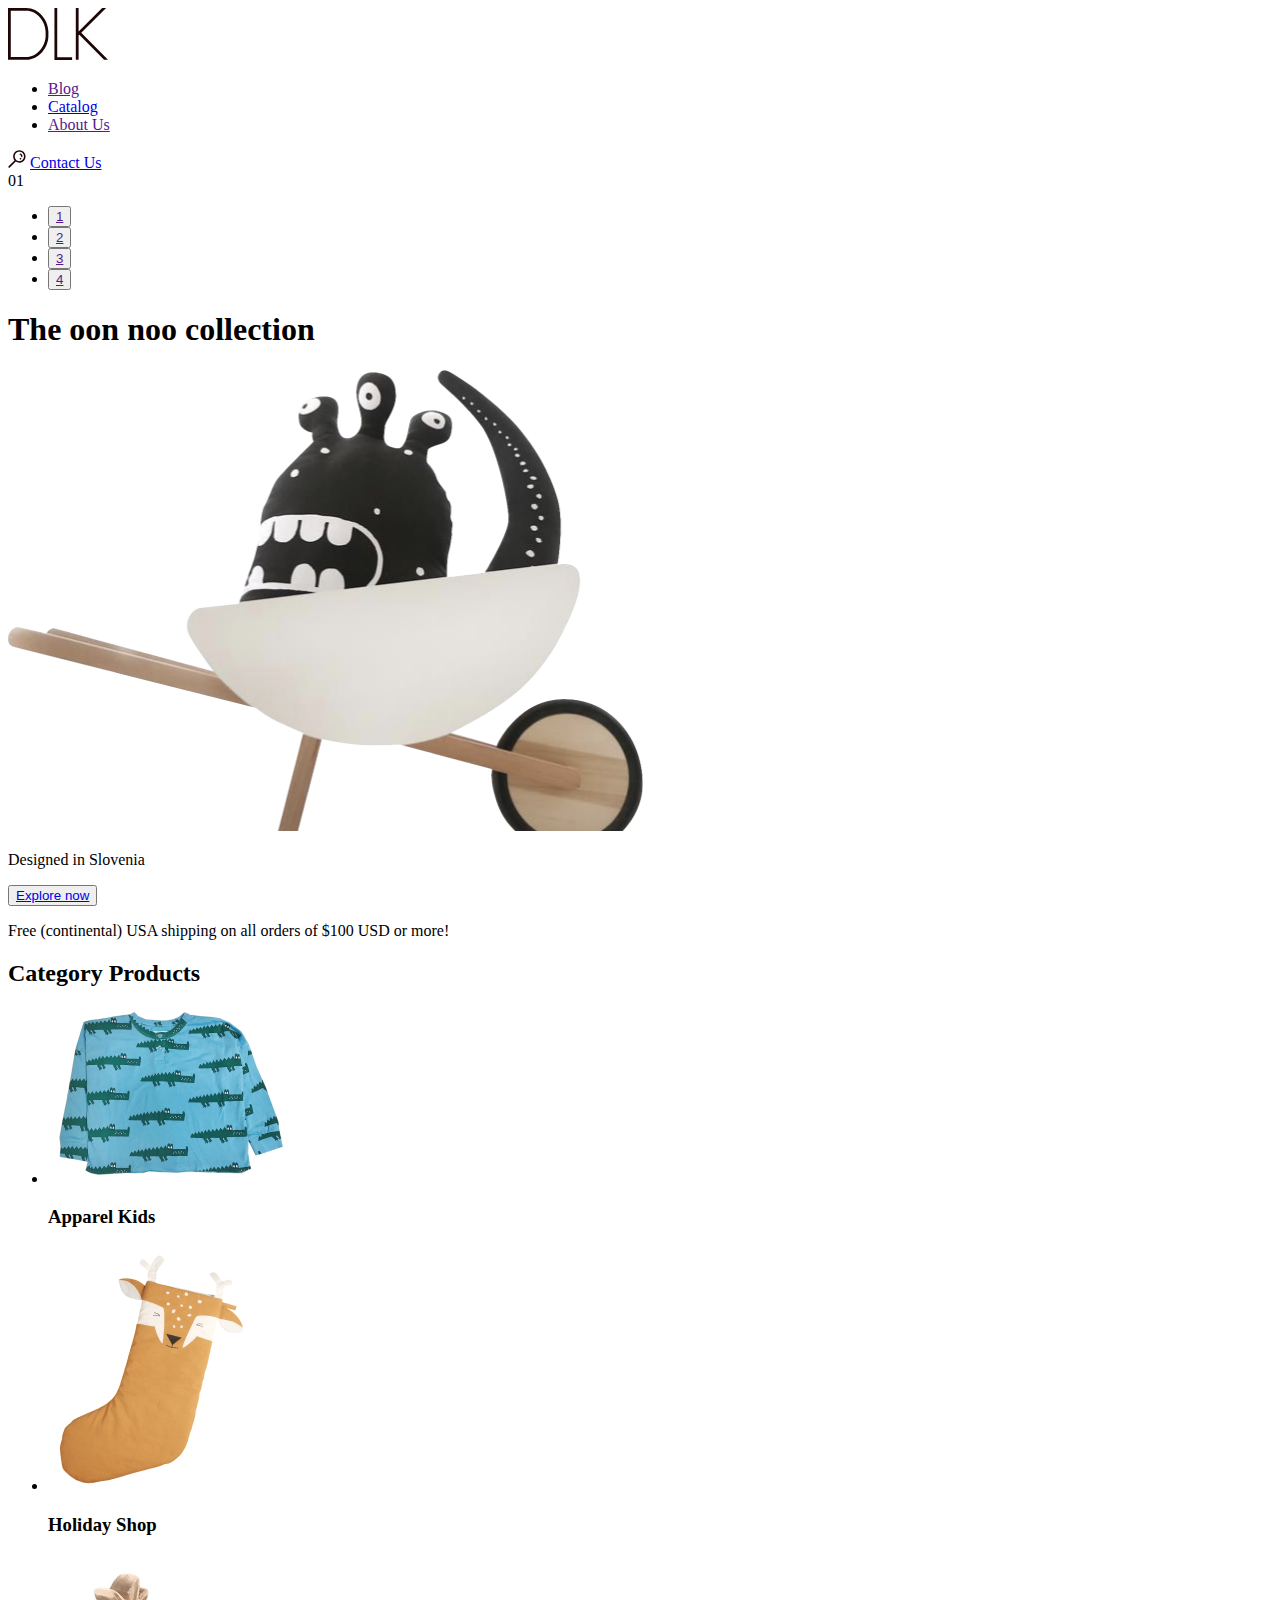
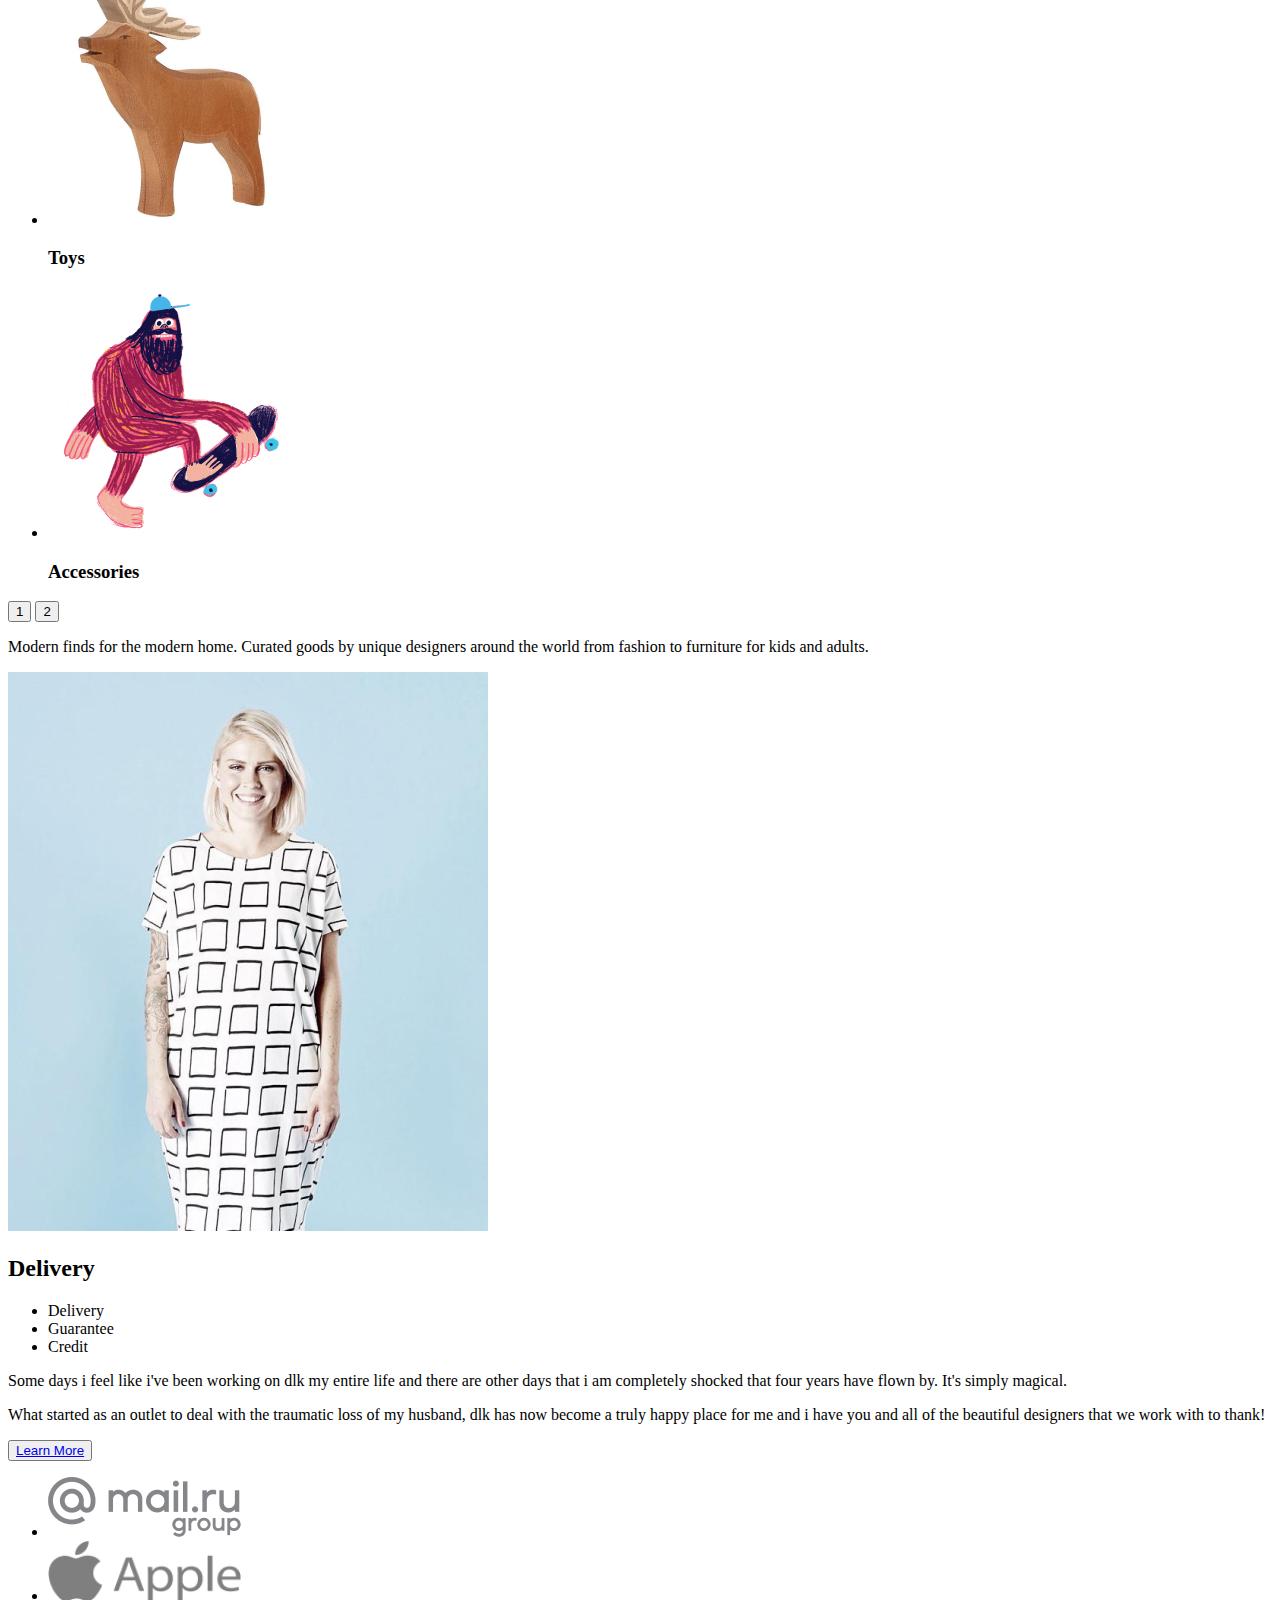
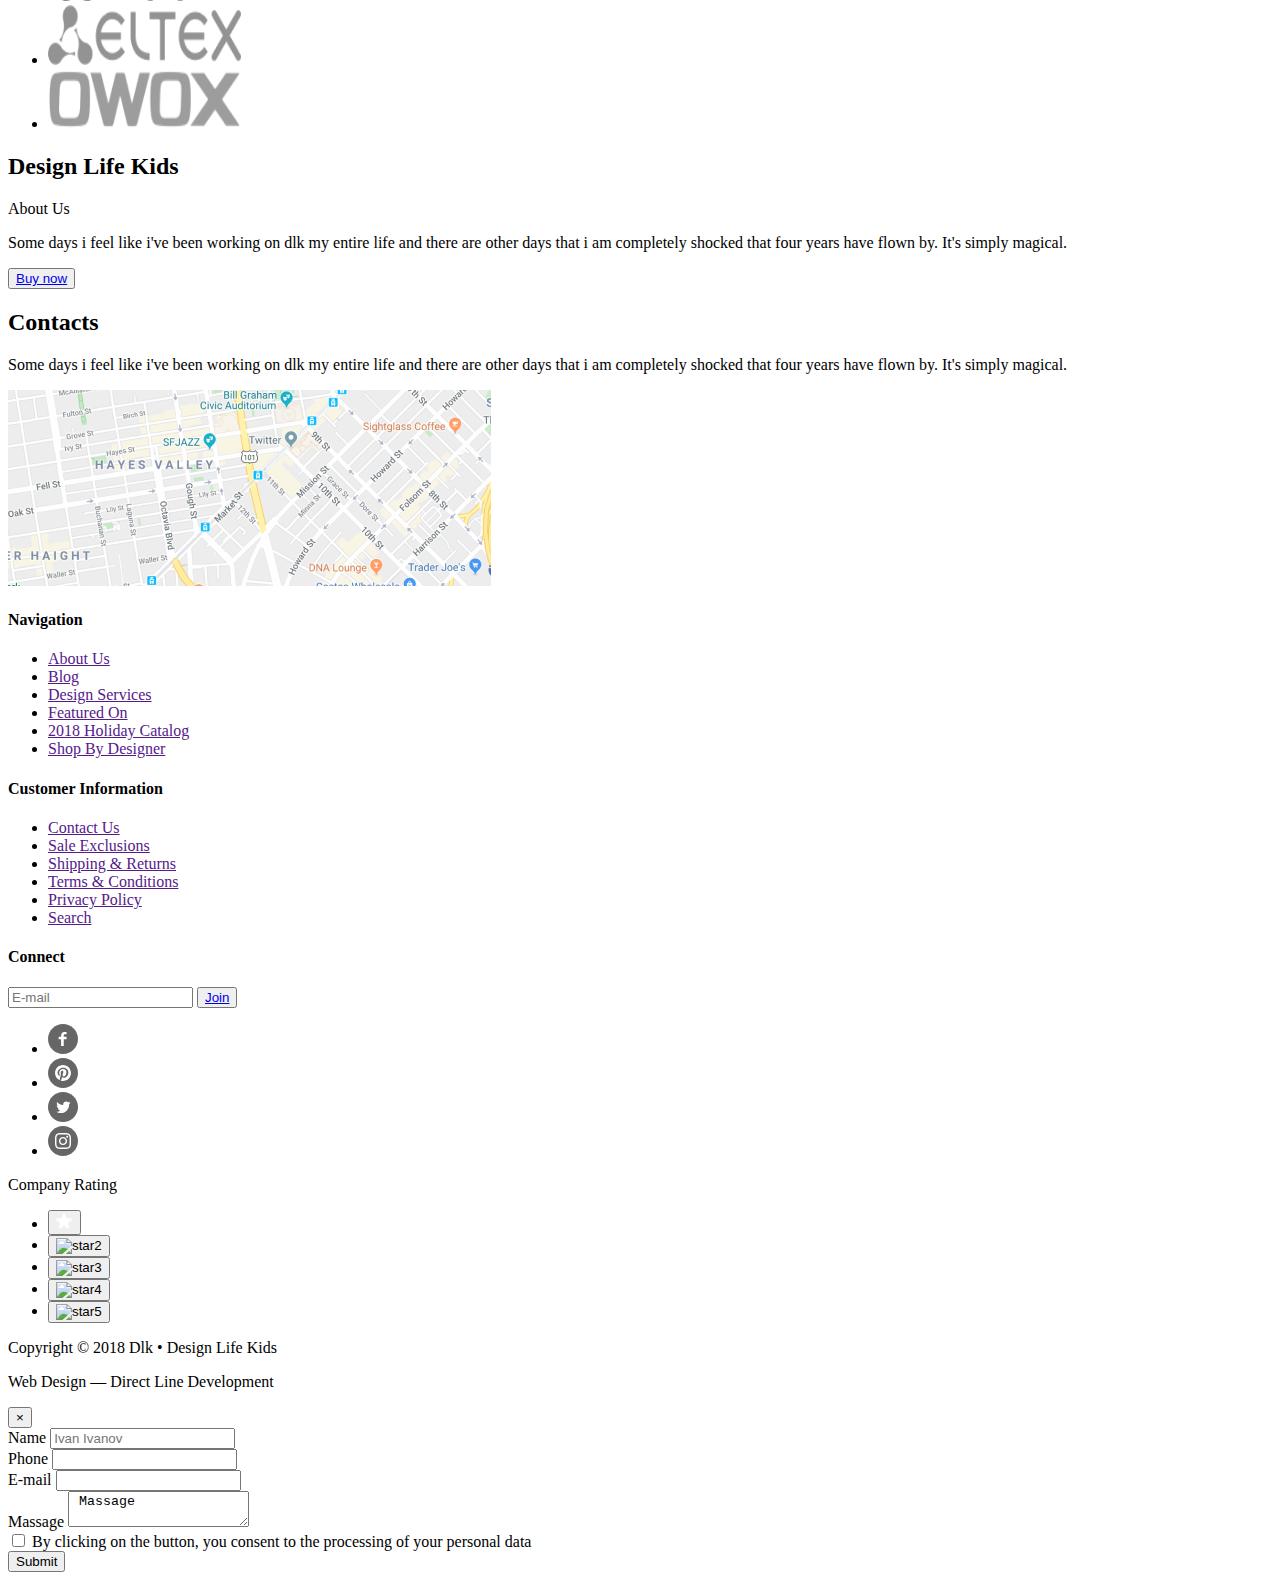
==== index.html @ 01f5f7e0 "Added updates from updates" ====
<!DOCTYPE html>
<html lang="en">

<head>
    <meta charset="UTF-8">
    <meta name="viewport" content="width=device-width, initial-scale=1">
    <title>Document</title>
</head>

<body>
    <header class="header">
        <div class="container">
            <div class="header__wrapper">
                <a href="index.html"><img class="header__img" src="./images/svg/dlk.svg" alt="Dlk-logo" width="100" height="52"></a>
                <nav class="header__nav">
                    <ul class="header__nav-list">
                        <li class="header__nav-link"><a href="">Blog</a></li>
                        <li class="header__nav-link"><a href="catalog.html">Catalog</a></li>
                        <li class="header__nav-link"><a href="">About Us</a></li>
                    </ul>
                </nav>
                <div class="header__contact">
                    <a class="header__search" href=""><img src="./images/svg/search.svg" alt="search-logo"></a> <a class="header__button" href="contact.html">Contact Us</a> </div>
            </div>
        </div>
    </header>
    <main class="main">
        <section class="intro">
            <div class="container">
                <div class="intro__wrapper">
                    <div class="intro__wrap"> <span class="intro__number">01</span>
                        <ul class="intro__list">
                            <li class="intro__link">
                                <button class="intro__btn"><a href="">1</a></button>
                            </li>
                            <li class="intro__link">
                                <button class="intro__btn"><a href="">2</a></button>
                            </li>
                            <li class="intro__link">
                                <button class="intro__btn"><a href="">3</a></button>
                            </li>
                            <li class="intro__link">
                                <button class="intro__btn"><a href="">4</a></button>
                            </li>
                        </ul>
                        <h1 class="intro__title">The oon noo collection</h1> <img class="intro__logo" src="./images/monster.png" alt="monster" width="635" height="461">
                        <p class="intro__subtitle">Designed in Slovenia</p>
                        <button class="intro__button"><a href="#">Explore now</a></button>
                        <p class="intro__text">Free (continental) USA shipping on all orders of $100 USD or more!</p>
                    </div>
                </div>
            </div>
        </section>
        <section class="services">
            <div class="container">
                <div class="services__wrapper">
                    <h2 class="services__title">Category Products</h2>
                    <ul class="services__list">
                        <li class="services__block"> <img class="services__img" src="images/service1.png" alt="service-1" width="244" height="177">
                            <h3 class="services__sub">Apparel Kids</h3></li>
                        <li class="services__block"> <img class="services__img" src="images/service2.png" alt="service-2" width="208" height="244">
                            <h3 class="services__sub">Holiday Shop</h3> </li>
                        <li class="services__block"> <img class="services__img" src="images/service3.png" alt="service-3" width="270" height="270">
                            <h3 class="services__sub">Toys</h3> </li>
                        <li class="services__block"> <img class="services__img" src="images/service4.png" alt="service-4" width="240" height="250">
                            <h3 class="services__sub">Accessories</h3> </li>
                    </ul>
                    <div class="services__select">
                        <button class="services__btn">1</button>
                        <button class="services__btn">2</button>
                    </div>
                    <p class="services__text">Modern finds for the modern home. Curated goods by unique designers around the world from fashion to furniture for kids and adults.</p>
                </div>
            </div>
        </section>
        <section class="delivery">
            <div class="container"> <img src="images/deliver.png" alt="deliver-logo" width="480" height="559">
                <div class="delivery__wrapper">
                    <h2 class="delivery__title">Delivery</h2>
                    <ul class="delivery__list">
                        <li class="delivery__category">Delivery</li>
                        <li class="delivery__category">Guarantee</li>
                        <li class="delivery__category">Credit</li>
                    </ul>
                    <p class="delivery__text"> Some days i feel like i've been working on dlk my entire life and there are other days that i am completely shocked that four years have flown by. It's simply magical. </p>
                    <p class="delivery__subtext"> What started as an outlet to deal with the traumatic loss of my husband, dlk has now become a truly happy place for me and i have you and all of the beautiful designers that we work with to thank! </p>
                    <button class="delivery__button"><a href="#">Learn More</a></button>
                </div>
            </div>
        </section>
        <section class="partners">
            <div class="container">
                <ul class="partners__list">
                    <li class="partners__sponsors"> <img src="images/partners/partners1.png" alt="partners-logo1" width="193" height="60"> </li>
                    <li class="partners__sponsors"> <img src="images/partners/partners2.png" alt="partners-logo2" width="193" height="60"> </li>
                    <li class="partners__sponsors"> <img src="images/partners/partners3.png" alt="partners-logo3" width="193" height="60"> </li>
                    <li class="partners__sponsors"> <img src="images/partners/partners4.png" alt="partners-logo4" width="193" height="60"> </li>
                </ul>
            </div>
        </section>
        <section class="map">
            <div class="container">
                <div class="map__design">
                    <h2 class="map__title">Design Life Kids</h2>
                    <p class="map__sub">About Us</p>
                    <p class="map__text">Some days i feel like i've been working on dlk my entire life and there are other days that i am completely shocked that four years have flown by. It's simply magical.</p>
                    <button class="map__button"><a href="#">Buy now</a></button>
                </div>
                <div class="map__contacts">
                    <h2 class="map__title">Contacts</h2>
                    <p class="map__text">Some days i feel like i've been working on dlk my entire life and there are other days that i am completely shocked that four years have flown by. It's simply magical.</p> <img class="map__img" src="images/map.png" alt="map-logo" width="483" height="196"> </div>
            </div>
        </section>
    </main>
    <footer class="footer">
        <div class="container">
            <div class="footer__wrapper">
                <h4 class="footer__title">Navigation</h4>
                <ul class="footer__list">
                    <li class="footer__link"><a href="">About Us</a></li>
                    <li class="footer__link"><a href="">Blog</a></li>
                    <li class="footer__link"><a href="">Design Services</a></li>
                    <li class="footer__link"><a href="">Featured On</a></li>
                    <li class="footer__link"><a href="">2018 Holiday Catalog</a></li>
                    <li class="footer__link"><a href="">Shop By Designer</a></li>
                </ul>
                <h4 class="footer__title">Customer Information</h4>
                <ul class="footer__list">
                    <li class="footer__link"><a href="">Contact Us</a></li>
                    <li class="footer__link"><a href="">Sale Exclusions</a></li>
                    <li class="footer__link"><a href="">Shipping & Returns</a></li>
                    <li class="footer__link"><a href="">Terms & Conditions</a></li>
                    <li class="footer__link"><a href="">Privacy Policy</a></li>
                    <li class="footer__link"><a href="">Search</a></li>
                </ul>
                <h4 class="footer__title">Connect</h4>
                <form action="https://echo.htmlacademy.ru" method="post">
                    <input id="email-input" type="email" placeholder="E-mail">
                    <button class="footer__button"><a href="https://echo.htmlacademy.ru">Join</a></button>
                </form>
                <ul class="footer__icon">
                    <li class="footer__ic"> <img class="footer__img" src="./images/svg/facebook.svg" alt="face" width="30" height="30"> </li>
                    <li class="footer__ic"> <img class="footer__img" src="./images/svg/pinterest.svg" alt="prin" width="30" height="30"> </li>
                    <li class="footer__ic"> <img class="footer__img" src="./images/svg/twitter.svg" alt="twit" width="30" height="30"> </li>
                    <li class="footer__ic"> <img class="footer__img" src="./images/svg/instagram.svg" alt="inst" width="30" height="30"> </li>
                </ul>
                <div class="footer__bottom">
                    <div class="footer__bottom-rating">
                        <p class="footer__bottom-title">Company Rating </p>
                        <ul class="footer__bottom-list">
                            <li>
                                <button><img src="images/Star1.png" alt="star1" width="17" height="16"></button>
                            </li>
                            <li>
                                <button><img src="images/star2.png" alt="star2" width="17" height="16"></button>
                            </li>
                            <li>
                                <button><img src="images/star3.png" alt="star3" width="17" height="16"></button>
                            </li>
                            <li>
                                <button><img src="images/star4.png" alt="star4" width="17" height="16"></button>
                            </li>
                            <li>
                                <button><img src="images/star5.png" alt="star5" width="17" height="16"></button>
                            </li>
                        </ul>
                    </div>
                    <p class="footer__bottom-title">Copyright © 2018 Dlk • Design Life Kids</p>
                    <p class="footer__bottom-title">Web Design — Direct Line Development</p>
                </div>
            </div>
        </div>
    </footer>
    <section class="popup" id="popup1">
       
            <button type="button">&times;</button>
            
        <form class="popup__form" action="" method="post">
           
            <div class="popup__name">
                <label for="name-input">Name</label>
                <input id="name-input" type="text" placeholder="Ivan Ivanov"> </div>
            <div class="popup__phone">
                <label for="phone-input">Phone</label>
                <input id="phone-input" type="text" > </div>
            <div class="popup__email">
                <label for="email-input">E-mail</label>
                <input id="email-input" type="email" > </div>
            <div class="popup__massage">
                <label for="textarea">Massage</label>
                <textarea id="textarea"> Massage </textarea>
            </div>
            <div class="popup__consent">
                <input id="check-consent" type="checkbox">
                <label for="check-consent">By clicking on the button, you consent to the processing of your personal data </label>
            </div>
            
            <button class="popup__button" type="button">Submit</button>
        
        </form>
    </section>
</body>

</html>
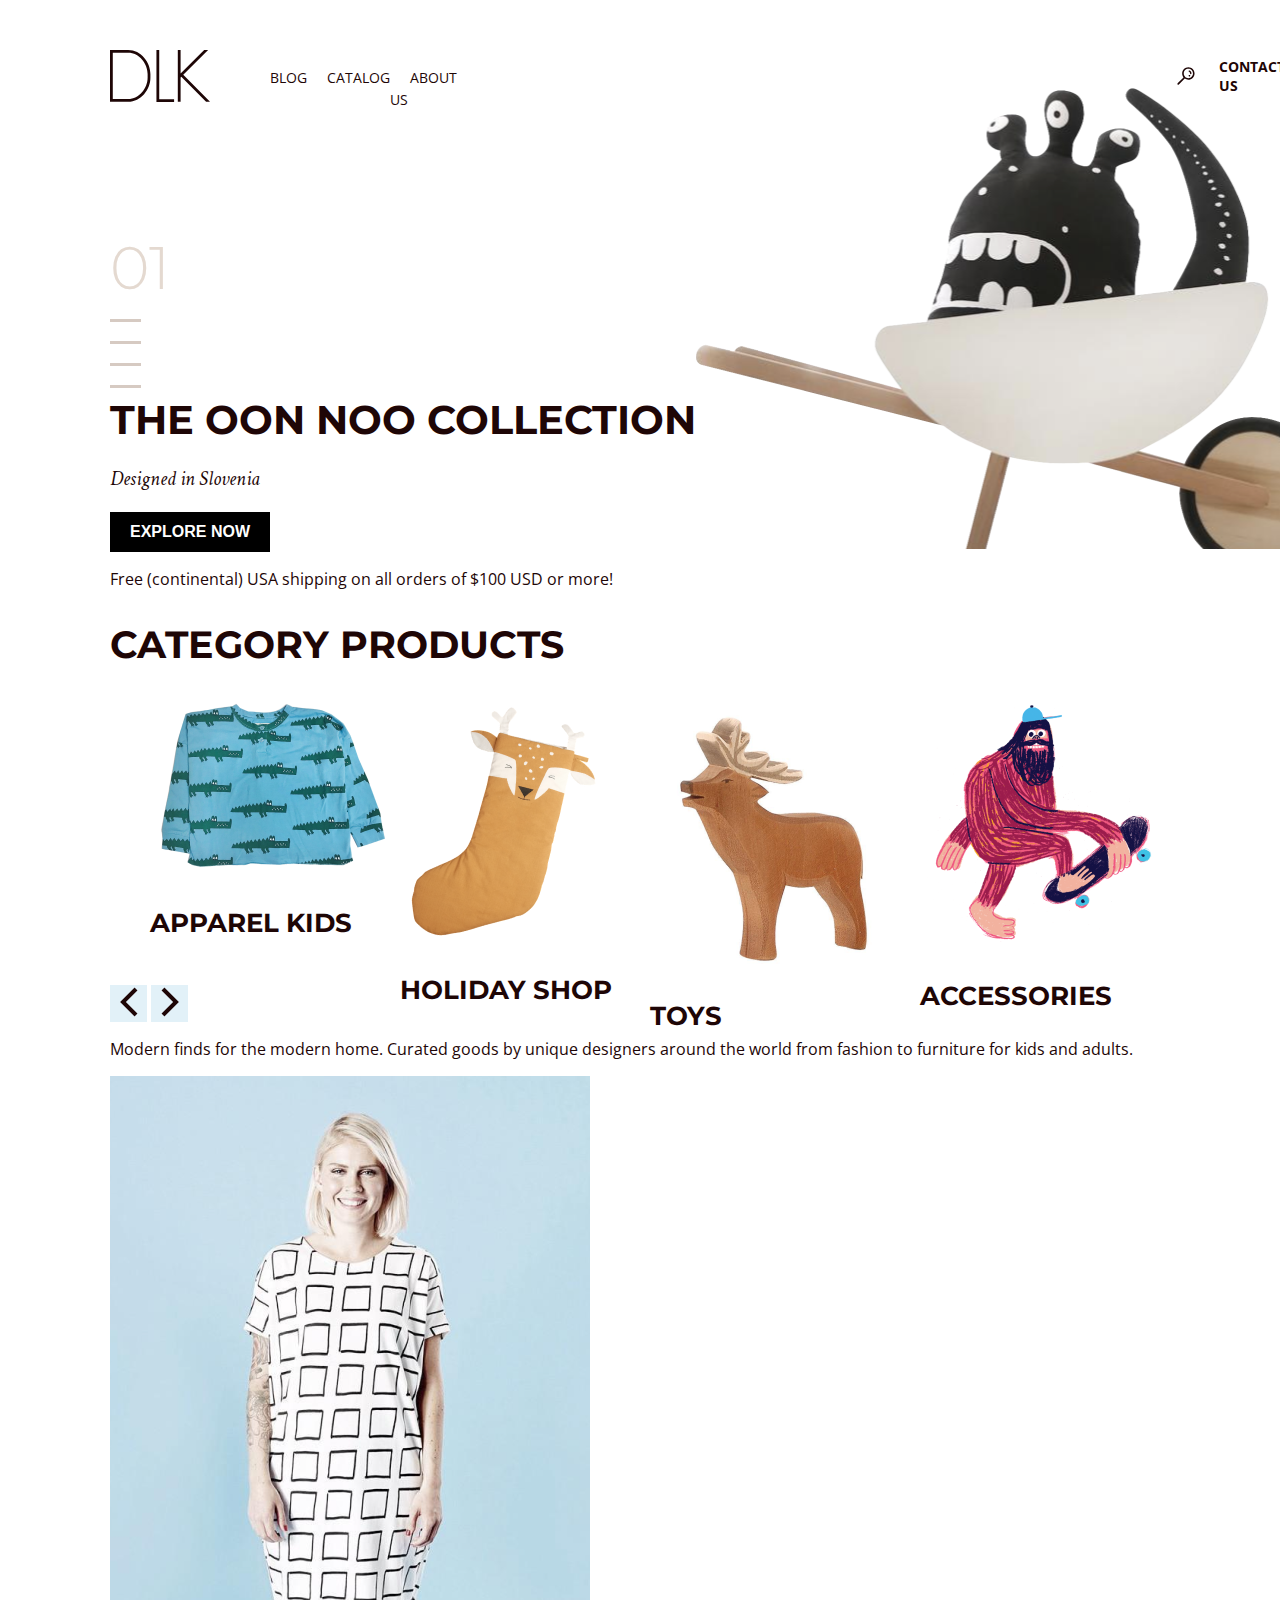
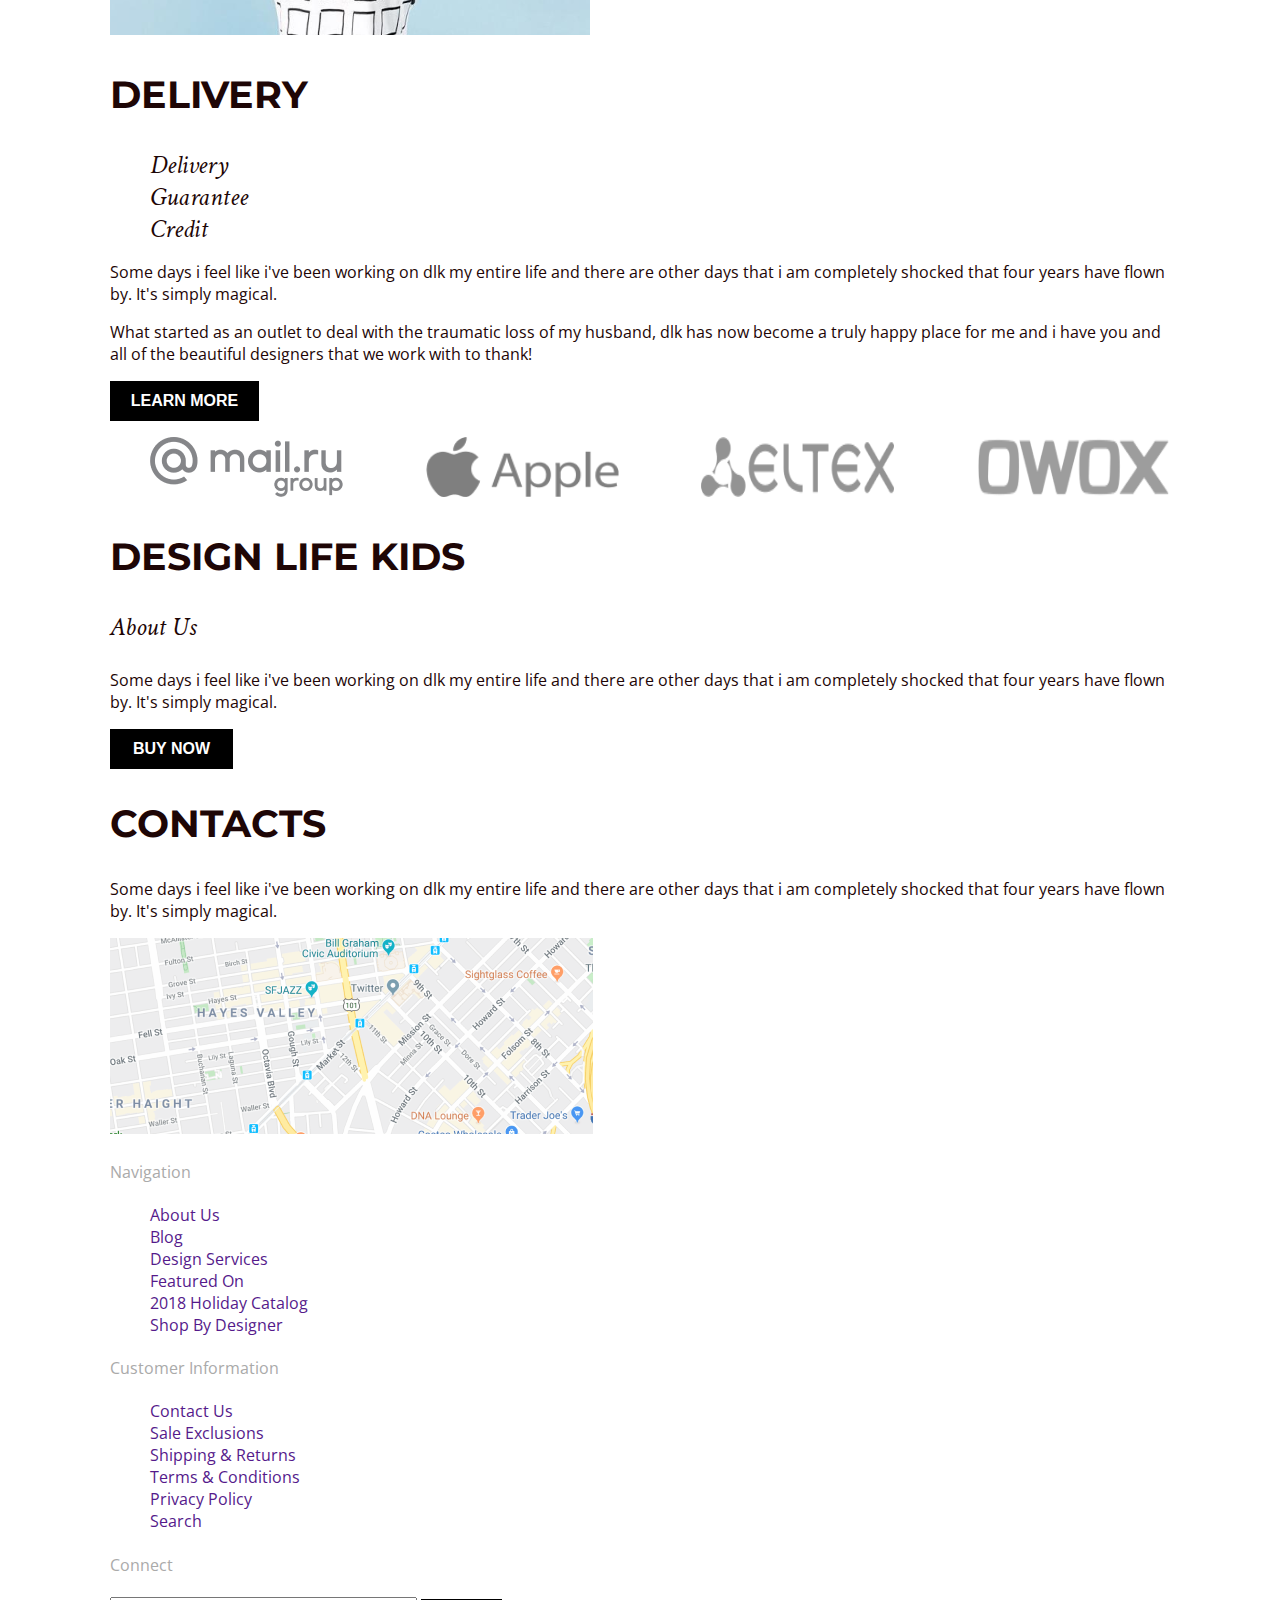
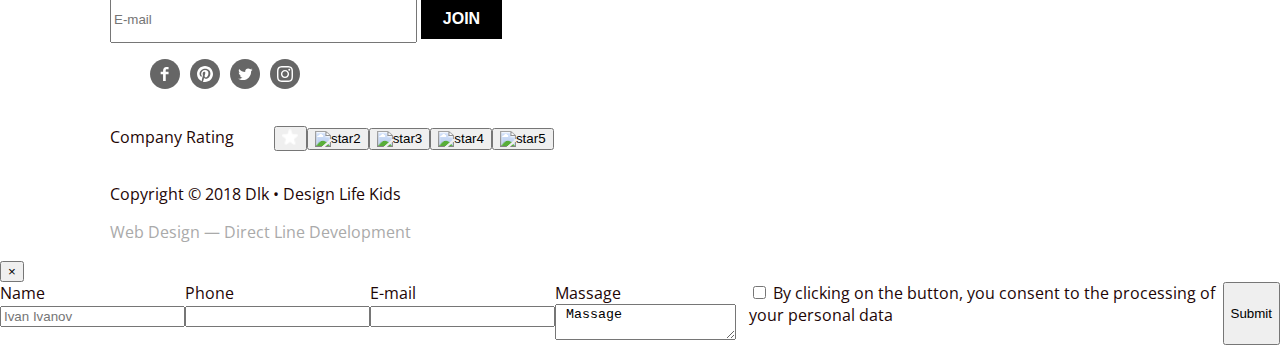
==== commit a9e6702b: "Add homework(#5)" ====
--- a/index.html
+++ b/index.html
@@ -5,7 +5,8 @@
     <meta charset="UTF-8">
     <meta name="viewport" content="width=device-width, initial-scale=1">
     <title>Document</title>
-</head>
+    <link href="https://fonts.googleapis.com/css2?family=Crimson+Text:ital,wght@1,400;1,700&family=Montserrat:wght@300;700&family=Open+Sans:wght@400;700&display=swap" rel="stylesheet">
+    <link rel="stylesheet" type="text/css" href="css/style.css"> </head>
 
 <body>
     <header class="header">
@@ -14,9 +15,9 @@
                 <a href="index.html"><img class="header__img" src="./images/svg/dlk.svg" alt="Dlk-logo" width="100" height="52"></a>
                 <nav class="header__nav">
                     <ul class="header__nav-list">
-                        <li class="header__nav-link"><a href="">Blog</a></li>
-                        <li class="header__nav-link"><a href="catalog.html">Catalog</a></li>
-                        <li class="header__nav-link"><a href="">About Us</a></li>
+                        <li class="header__nav-link"><a class="link" href="">Blog</a></li>
+                        <li class="header__nav-link"><a class="link" href="catalog.html">Catalog</a></li>
+                        <li class="header__nav-link"><a class="link" href="">About Us</a></li>
                     </ul>
                 </nav>
                 <div class="header__contact">
@@ -31,23 +32,26 @@
                     <div class="intro__wrap"> <span class="intro__number">01</span>
                         <ul class="intro__list">
                             <li class="intro__link">
-                                <button class="intro__btn"><a href="">1</a></button>
-                            </li>
-                            <li class="intro__link">
-                                <button class="intro__btn"><a href="">2</a></button>
-                            </li>
-                            <li class="intro__link">
-                                <button class="intro__btn"><a href="">3</a></button>
-                            </li>
-                            <li class="intro__link">
-                                <button class="intro__btn"><a href="">4</a></button>
+                                <button class="intro__btn"></button>
+                            </li>
+                            <li class="intro__link">
+                                <button class="intro__btn"></button>
+                            </li>
+                            <li class="intro__link">
+                                <button class="intro__btn"></button>
+                            </li>
+                            <li class="intro__link">
+                                <button class="intro__btn"></button>
                             </li>
                         </ul>
-                        <h1 class="intro__title">The oon noo collection</h1> <img class="intro__logo" src="./images/monster.png" alt="monster" width="635" height="461">
+                        <h1 class="intro__title">The oon noo collection</h1>
                         <p class="intro__subtitle">Designed in Slovenia</p>
-                        <button class="intro__button"><a href="#">Explore now</a></button>
-                        <p class="intro__text">Free (continental) USA shipping on all orders of $100 USD or more!</p>
+                        <button class="intro__button"><a class="button" href="#">Explore now</a></button>
                     </div>
+                    <div class="intro__logo-inner"> <img class="intro__logo" src="./images/monster.png" alt="monster" width="635" height="461"> </div>
+                </div>
+                <div class="intro__content-block">
+                    <p class="itro__content">Free (continental) USA shipping on all orders of $100 USD or more!</p>
                 </div>
             </div>
         </section>
@@ -57,7 +61,7 @@
                     <h2 class="services__title">Category Products</h2>
                     <ul class="services__list">
                         <li class="services__block"> <img class="services__img" src="images/service1.png" alt="service-1" width="244" height="177">
-                            <h3 class="services__sub">Apparel Kids</h3></li>
+                            <h3 class="services__sub">Apparel Kids</h3> </li>
                         <li class="services__block"> <img class="services__img" src="images/service2.png" alt="service-2" width="208" height="244">
                             <h3 class="services__sub">Holiday Shop</h3> </li>
                         <li class="services__block"> <img class="services__img" src="images/service3.png" alt="service-3" width="270" height="270">
@@ -66,8 +70,8 @@
                             <h3 class="services__sub">Accessories</h3> </li>
                     </ul>
                     <div class="services__select">
-                        <button class="services__btn">1</button>
-                        <button class="services__btn">2</button>
+                        <button class="services__btn"><img src="./images/Vector-left.png" alt="left"></button>
+                        <button class="services__btn"><img src="./images/Vector-right.png" alt="right"></button>
                     </div>
                     <p class="services__text">Modern finds for the modern home. Curated goods by unique designers around the world from fashion to furniture for kids and adults.</p>
                 </div>
@@ -84,7 +88,7 @@
                     </ul>
                     <p class="delivery__text"> Some days i feel like i've been working on dlk my entire life and there are other days that i am completely shocked that four years have flown by. It's simply magical. </p>
                     <p class="delivery__subtext"> What started as an outlet to deal with the traumatic loss of my husband, dlk has now become a truly happy place for me and i have you and all of the beautiful designers that we work with to thank! </p>
-                    <button class="delivery__button"><a href="#">Learn More</a></button>
+                    <button class="delivery__button"><a class="button" href="#">Learn More</a></button>
                 </div>
             </div>
         </section>
@@ -104,7 +108,7 @@
                     <h2 class="map__title">Design Life Kids</h2>
                     <p class="map__sub">About Us</p>
                     <p class="map__text">Some days i feel like i've been working on dlk my entire life and there are other days that i am completely shocked that four years have flown by. It's simply magical.</p>
-                    <button class="map__button"><a href="#">Buy now</a></button>
+                    <button class="map__button"><a class="button" href="#">Buy now</a></button>
                 </div>
                 <div class="map__contacts">
                     <h2 class="map__title">Contacts</h2>
@@ -117,26 +121,26 @@
             <div class="footer__wrapper">
                 <h4 class="footer__title">Navigation</h4>
                 <ul class="footer__list">
-                    <li class="footer__link"><a href="">About Us</a></li>
-                    <li class="footer__link"><a href="">Blog</a></li>
-                    <li class="footer__link"><a href="">Design Services</a></li>
-                    <li class="footer__link"><a href="">Featured On</a></li>
-                    <li class="footer__link"><a href="">2018 Holiday Catalog</a></li>
-                    <li class="footer__link"><a href="">Shop By Designer</a></li>
+                    <li class="footer__link"><a class="link" href="">About Us</a></li>
+                    <li class="footer__link"><a class="link" href="">Blog</a></li>
+                    <li class="footer__link"><a class="link" href="">Design Services</a></li>
+                    <li class="footer__link"><a class="link" href="">Featured On</a></li>
+                    <li class="footer__link"><a class="link" href="">2018 Holiday Catalog</a></li>
+                    <li class="footer__link"><a class="link" href="">Shop By Designer</a></li>
                 </ul>
                 <h4 class="footer__title">Customer Information</h4>
                 <ul class="footer__list">
-                    <li class="footer__link"><a href="">Contact Us</a></li>
-                    <li class="footer__link"><a href="">Sale Exclusions</a></li>
-                    <li class="footer__link"><a href="">Shipping & Returns</a></li>
-                    <li class="footer__link"><a href="">Terms & Conditions</a></li>
-                    <li class="footer__link"><a href="">Privacy Policy</a></li>
-                    <li class="footer__link"><a href="">Search</a></li>
+                    <li class="footer__link"><a class="link" href="">Contact Us</a></li>
+                    <li class="footer__link"><a class="link" href="">Sale Exclusions</a></li>
+                    <li class="footer__link"><a class="link" href="">Shipping & Returns</a></li>
+                    <li class="footer__link"><a class="link" href="">Terms & Conditions</a></li>
+                    <li class="footer__link"><a class="link" href="">Privacy Policy</a></li>
+                    <li class="footer__link"><a class="link" href="">Search</a></li>
                 </ul>
                 <h4 class="footer__title">Connect</h4>
                 <form action="https://echo.htmlacademy.ru" method="post">
-                    <input id="email-input" type="email" placeholder="E-mail">
-                    <button class="footer__button"><a href="https://echo.htmlacademy.ru">Join</a></button>
+                    <input class="footer__email" id="email-input" type="email" placeholder="E-mail">
+                    <button class="footer__button"><a class="button" href="https://echo.htmlacademy.ru">Join</a></button>
                 </form>
                 <ul class="footer__icon">
                     <li class="footer__ic"> <img class="footer__img" src="./images/svg/facebook.svg" alt="face" width="30" height="30"> </li>
@@ -148,44 +152,41 @@
                     <div class="footer__bottom-rating">
                         <p class="footer__bottom-title">Company Rating </p>
                         <ul class="footer__bottom-list">
-                            <li>
+                            <li class="footer__star">
                                 <button><img src="images/Star1.png" alt="star1" width="17" height="16"></button>
                             </li>
-                            <li>
+                            <li class="footer__star">
                                 <button><img src="images/star2.png" alt="star2" width="17" height="16"></button>
                             </li>
-                            <li>
+                            <li class="footer__star">
                                 <button><img src="images/star3.png" alt="star3" width="17" height="16"></button>
                             </li>
-                            <li>
+                            <li class="footer__star">
                                 <button><img src="images/star4.png" alt="star4" width="17" height="16"></button>
                             </li>
-                            <li>
+                            <li class="footer__star">
                                 <button><img src="images/star5.png" alt="star5" width="17" height="16"></button>
                             </li>
                         </ul>
                     </div>
                     <p class="footer__bottom-title">Copyright © 2018 Dlk • Design Life Kids</p>
-                    <p class="footer__bottom-title">Web Design — Direct Line Development</p>
+                    <p class="footer__title-web">Web Design — Direct Line Development</p>
                 </div>
             </div>
         </div>
     </footer>
     <section class="popup" id="popup1">
-       
-            <button type="button">&times;</button>
-            
+        <button type="button">&times;</button>
         <form class="popup__form" action="" method="post">
-           
             <div class="popup__name">
                 <label for="name-input">Name</label>
                 <input id="name-input" type="text" placeholder="Ivan Ivanov"> </div>
             <div class="popup__phone">
                 <label for="phone-input">Phone</label>
-                <input id="phone-input" type="text" > </div>
+                <input id="phone-input" type="text"> </div>
             <div class="popup__email">
                 <label for="email-input">E-mail</label>
-                <input id="email-input" type="email" > </div>
+                <input id="email-input" type="email"> </div>
             <div class="popup__massage">
                 <label for="textarea">Massage</label>
                 <textarea id="textarea"> Massage </textarea>
@@ -194,34 +195,10 @@
                 <input id="check-consent" type="checkbox">
                 <label for="check-consent">By clicking on the button, you consent to the processing of your personal data </label>
             </div>
-            
             <button class="popup__button" type="button">Submit</button>
-        
         </form>
     </section>
 </body>
 
 </html>
 
-
-
-
-
-
-
-
-
-
-
-
-
-
-
-
-
-
-
-
-
-
-
--- a/css/style.css
+++ b/css/style.css
@@ -0,0 +1,355 @@
+body {
+    margin: 0;
+    font-family: 'Open Sans', sans-serif;
+    font-size: 16px;
+    line-height: 22px;
+    color: #1E0606;
+}
+
+.container{
+    max-width: 1400px;
+    padding: 0 110px;
+    margin: 0 auto;
+    
+}
+
+.button{
+    font-weight: bold;
+    font-size: 16px;
+    line-height: 22px;
+    text-decoration: none;
+    color: #fff;
+    
+}
+
+.link{
+    text-decoration: none;
+    
+    
+}
+
+
+/*HEADER
+==================*/
+.header{
+    margin-bottom: 129px;
+    
+}
+    
+
+.header__wrapper{
+    display: flex;
+    height: 52px;
+    margin-top:50px;
+}
+.header__nav{
+    margin-right: 720px;
+}
+
+
+.header__nav-list {
+    display: flex;
+    list-style: none;
+}
+.header__nav-list .link {
+    
+    font-size: 14px;
+    line-height: 19px;
+    font-weight: normal;
+    margin-left: 20px;
+    color: #1E0606;
+    text-transform: uppercase;
+    text-decoration: none;
+    
+}
+.header__contact{
+    display: flex;
+    align-items:center;
+  
+}
+.header__search{
+    display: flex;
+    align-items: center;
+    margin-right: 24px;
+}
+
+.header__button {
+    font-weight: bold;
+    font-size: 14px;
+    line-height: 19px;
+    color: #1E0606;
+    text-transform: uppercase;
+    text-decoration: none;
+    
+}
+
+
+/* INTRO
+===================*/
+.intro__wrapper{
+    display: flex;
+    
+  
+}
+.intro__wrap{
+    position: relative;
+}
+.intro__number{
+    font-family: 'Montserrat', sans-serif;
+    font-style: normal;
+    font-weight: 300;
+    font-size: 60px;
+    line-height: 73px;
+    color: #E4D9D0;
+}
+.intro__list{
+    
+    
+    list-style: none; 
+    margin: 0;
+    padding: 0;
+    
+}
+
+
+.intro__btn{
+    
+    width: 31px;
+    height: 3px;
+    background: #D6CAC2;
+    
+    border: 0;
+}
+
+ .intro__btn:hover,
+ .intro__btn:focus{
+     
+    background:#715F5B;
+}
+
+.intro__title{
+    
+    font-family: 'Montserrat',
+     sans-serif;
+    font-weight: bold;
+    font-size: 40px;
+    line-height: 55px;
+    margin:0;
+    padding: 0;
+    text-transform: uppercase;
+    
+}
+.intro__logo{
+   
+    position: absolute;
+    top:88px;
+    
+    
+}
+
+
+.intro__subtitle{
+    font-family: 'Crimson Text', serif;
+    font-style: italic;
+    font-weight: normal;
+    font-size: 20px;
+    line-height: 25px;
+}
+.intro__button{
+    width: 160px;
+    height: 40px;
+    text-transform: uppercase;
+    background: black;
+    border: 0;
+} 
+
+/* SERVICES
+===================*/
+
+.services__title{
+    font-family: 'Montserrat', sans-serif;
+    font-weight: bold;
+    font-size: 38px;
+    line-height: 46px;
+    text-transform: uppercase;
+}
+.services__list{
+    display: flex;
+    justify-content: space-between;
+
+}
+.services__block{
+    width: 280px;
+    height: 270px;
+    list-style: none;
+}
+
+.services__sub{
+    font-family: 'Montserrat', sans-serif;
+    font-weight: bold;
+    font-size: 26px;
+    line-height: 32px;
+    text-transform: uppercase; 
+}
+
+.services__btn{
+    width: 37px;
+    height: 37px;
+    background: #E2F1F8;
+    border:0;
+}
+
+
+/* DELIVERY
+===================*/
+
+
+.delivery__title{
+    font-family: 'Montserrat', sans-serif;
+    font-weight: bold;
+    font-size: 38px;
+    line-height: 46px;
+    text-transform: uppercase;
+}
+
+.delivery__category{
+    font-family: 'Crimson Text', serif;
+    font-style: italic;
+    font-weight: normal;
+    font-size: 26px;
+    line-height: 32px;
+    list-style: none;
+}
+
+.delivery__button{
+    width: 149px;
+    height: 40px;
+    text-transform: uppercase;
+    background: black;
+    border: 0;
+    
+}
+
+
+/* PARTNERS
+===================*/
+
+.partners__list{
+    display: flex;
+    justify-content: space-between;
+    list-style: none;
+    
+}
+
+/* MAP
+===================*/
+.map__title{
+    font-family: 'Montserrat', sans-serif;
+    font-weight: bold;
+    font-size: 38px;
+    line-height: 46px;
+    text-transform: uppercase;
+}
+
+.map__sub{
+    font-family: 'Crimson Text', serif;
+    font-style: italic;
+    font-weight: normal;
+    font-size: 26px;
+    line-height: 32px;
+}
+.map__button{
+    width: 123px;
+    height: 40px;
+    background: black;
+    text-transform: uppercase;
+    border: 0;
+}
+
+/* Footer
+===================*/
+.footer__title{
+    font-weight: normal;
+    font-size: 16px;
+    line-height: 22px;
+    color:#AAAAAA;
+}
+.footer__link{
+    list-style: none;
+}
+
+
+.footer__button{
+    width: 81px;
+    height: 40px;
+    background: black;
+    text-transform: uppercase;
+    border: 0;
+}
+
+.footer__email{
+    width: 299px;
+    height: 40px;
+    
+}
+.footer__icon{
+    display: flex;
+    
+    list-style: none;
+}
+.footer__ic{
+    margin-right: 10px;
+}
+
+.footer__bottom-rating{
+    display: inline-flex;
+    
+}
+
+.footer__bottom-list{
+    display: flex;
+    list-style: none;
+}
+.footer__title-web{
+    font-weight: normal;
+    font-size: 16px;
+    line-height: 22px;
+    color:#AAAAAA;
+}
+
+
+
+/* POPUP
+===================*/
+.popup__form{
+    display: flex;
+}
+
+
+
+
+
+
+
+
+
+
+
+
+
+
+
+
+
+
+
+
+
+
+
+
+
+
+
+
+
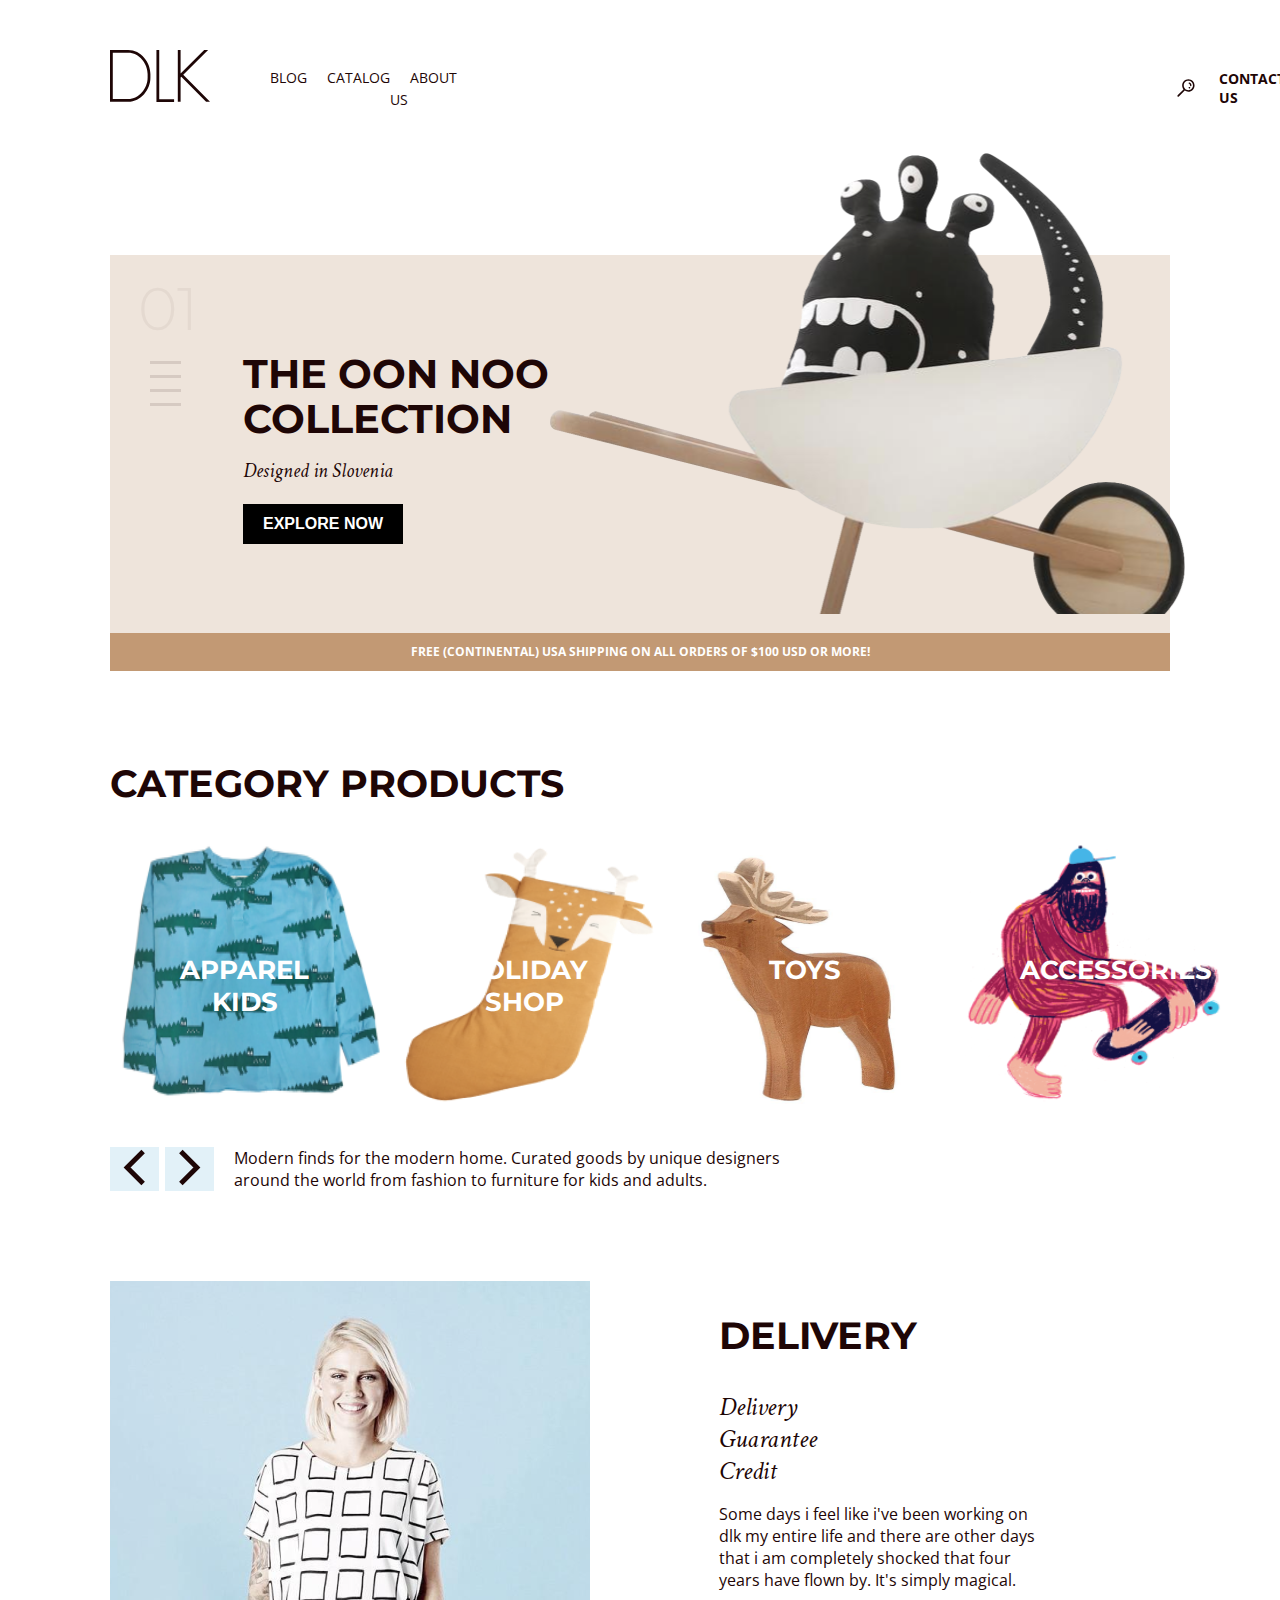
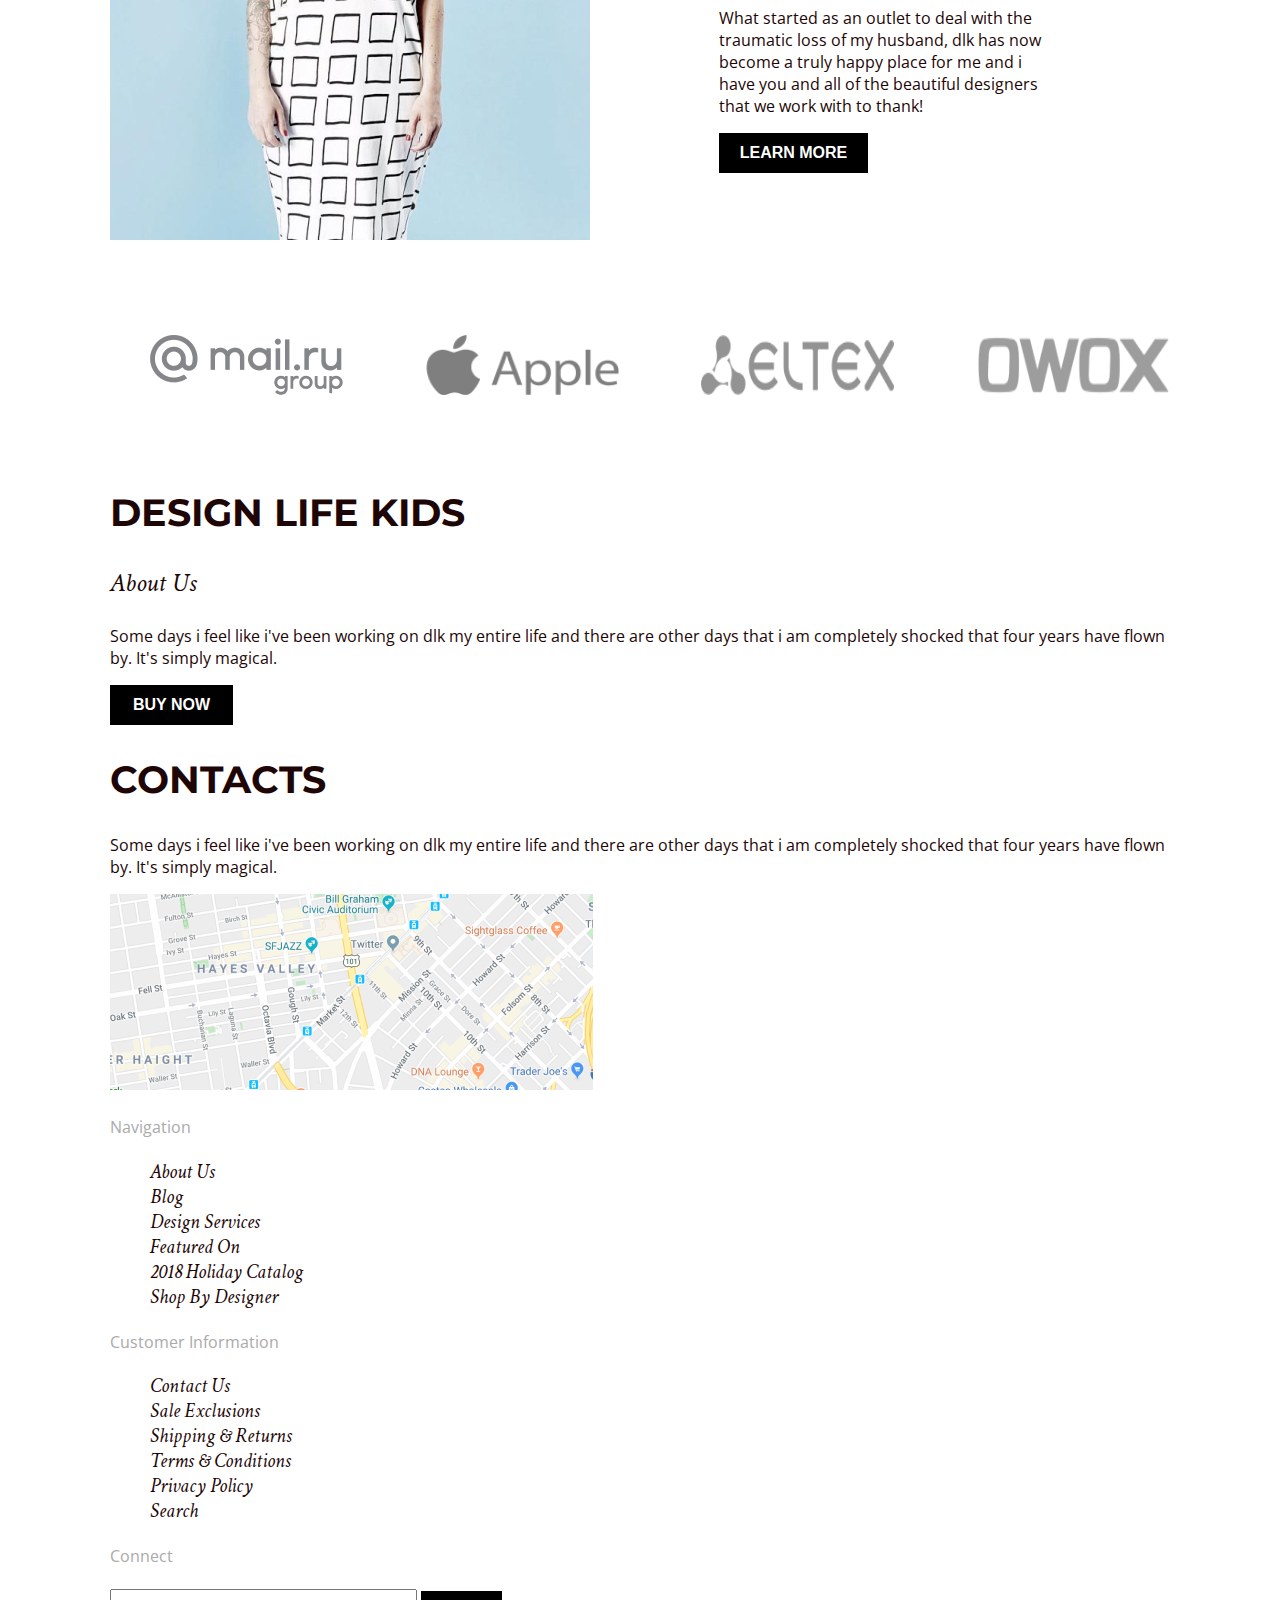
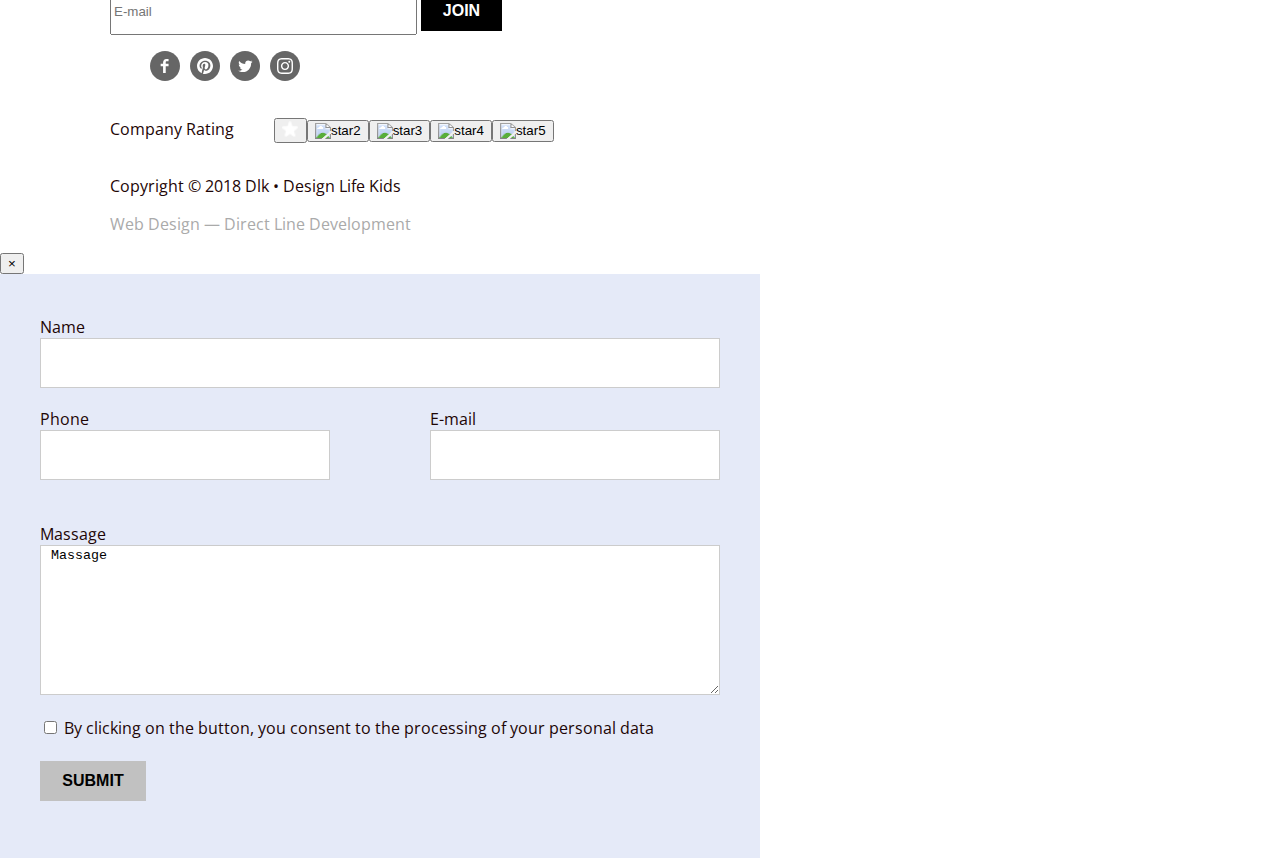
==== commit 98ca2ccb: "Merge pull request #4 from Arthur-DL-A/main" ====
--- a/index.html
+++ b/index.html
@@ -6,7 +6,9 @@
     <meta name="viewport" content="width=device-width, initial-scale=1">
     <title>Document</title>
     <link href="https://fonts.googleapis.com/css2?family=Crimson+Text:ital,wght@1,400;1,700&family=Montserrat:wght@300;700&family=Open+Sans:wght@400;700&display=swap" rel="stylesheet">
-    <link rel="stylesheet" type="text/css" href="css/style.css"> </head>
+    <link rel="stylesheet" type="text/css" href="css/style.css"> 
+    <link rel="stylesheet" type="text/css" href="css/common.css">
+</head>
 
 <body>
     <header class="header">
@@ -15,21 +17,24 @@
                 <a href="index.html"><img class="header__img" src="./images/svg/dlk.svg" alt="Dlk-logo" width="100" height="52"></a>
                 <nav class="header__nav">
                     <ul class="header__nav-list">
-                        <li class="header__nav-link"><a class="link" href="">Blog</a></li>
-                        <li class="header__nav-link"><a class="link" href="catalog.html">Catalog</a></li>
-                        <li class="header__nav-link"><a class="link" href="">About Us</a></li>
+                        <li class="header__nav-link"><a class="link-nav" href="">Blog</a></li>
+                        <li class="header__nav-link"><a class="link-nav" href="catalog.html">Catalog</a></li>
+                        <li class="header__nav-link"><a class="link-nav" href="">About Us</a></li>
                     </ul>
                 </nav>
+               
                 <div class="header__contact">
                     <a class="header__search" href=""><img src="./images/svg/search.svg" alt="search-logo"></a> <a class="header__button" href="contact.html">Contact Us</a> </div>
-            </div>
+             </div>
+             
         </div>
     </header>
     <main class="main">
         <section class="intro">
             <div class="container">
                 <div class="intro__wrapper">
-                    <div class="intro__wrap"> <span class="intro__number">01</span>
+                    <div class="intro__wrap">
+                        <span class="intro__number">01</span>
                         <ul class="intro__list">
                             <li class="intro__link">
                                 <button class="intro__btn"></button>
@@ -44,6 +49,7 @@
                                 <button class="intro__btn"></button>
                             </li>
                         </ul>
+                        
                         <h1 class="intro__title">The oon noo collection</h1>
                         <p class="intro__subtitle">Designed in Slovenia</p>
                         <button class="intro__button"><a class="button" href="#">Explore now</a></button>
@@ -60,26 +66,35 @@
                 <div class="services__wrapper">
                     <h2 class="services__title">Category Products</h2>
                     <ul class="services__list">
-                        <li class="services__block"> <img class="services__img" src="images/service1.png" alt="service-1" width="244" height="177">
+                        <li class="services__block"> <img class="services__img" src="images/service1.png" alt="service-1" width="280" height="270">
                             <h3 class="services__sub">Apparel Kids</h3> </li>
-                        <li class="services__block"> <img class="services__img" src="images/service2.png" alt="service-2" width="208" height="244">
+                        <li class="services__block"> <img class="services__img" src="images/service2.png" alt="service-2" width="280" height="270">
                             <h3 class="services__sub">Holiday Shop</h3> </li>
-                        <li class="services__block"> <img class="services__img" src="images/service3.png" alt="service-3" width="270" height="270">
+                        <li class="services__block"> <img class="services__img" src="images/service3.png" alt="service-3" width="280" height="270">
                             <h3 class="services__sub">Toys</h3> </li>
-                        <li class="services__block"> <img class="services__img" src="images/service4.png" alt="service-4" width="240" height="250">
+                        <li class="services__block"> <img class="services__img" src="images/service4.png" alt="service-4" width="280" height="270">
                             <h3 class="services__sub">Accessories</h3> </li>
                     </ul>
                     <div class="services__select">
-                        <button class="services__btn"><img src="./images/Vector-left.png" alt="left"></button>
-                        <button class="services__btn"><img src="./images/Vector-right.png" alt="right"></button>
+                        <button class="services__btn"><svg width="37" height="37" viewBox="0 0 18 30" fill="none" xmlns="http://www.w3.org/2000/svg">
+<path d="M16 2L3 15L16 28" stroke="#1E0606" stroke-width="4"/>
+</svg>
+ </button>
+                        <button class="services__btn"><svg width="37" height="37" viewBox="0 0 18 30" fill="none" xmlns="http://www.w3.org/2000/svg">
+<path d="M2 2L15 15L2 28" stroke="#1E0606" stroke-width="4"/>
+</svg>
+ </button>
+                    
+                    <p class="services__text">Modern finds for the modern home. Curated goods by unique designers around the world from fashion to furniture for kids and adults.</p>
                     </div>
-                    <p class="services__text">Modern finds for the modern home. Curated goods by unique designers around the world from fashion to furniture for kids and adults.</p>
                 </div>
             </div>
         </section>
         <section class="delivery">
-            <div class="container"> <img src="images/deliver.png" alt="deliver-logo" width="480" height="559">
-                <div class="delivery__wrapper">
+            <div class="container"> 
+              <div class="delivery__wrapper">
+               <img src="images/deliver.png" alt="deliver-logo" width="480" height="559">
+                <div class="delivery__content">
                     <h2 class="delivery__title">Delivery</h2>
                     <ul class="delivery__list">
                         <li class="delivery__category">Delivery</li>
@@ -89,6 +104,7 @@
                     <p class="delivery__text"> Some days i feel like i've been working on dlk my entire life and there are other days that i am completely shocked that four years have flown by. It's simply magical. </p>
                     <p class="delivery__subtext"> What started as an outlet to deal with the traumatic loss of my husband, dlk has now become a truly happy place for me and i have you and all of the beautiful designers that we work with to thank! </p>
                     <button class="delivery__button"><a class="button" href="#">Learn More</a></button>
+                </div>
                 </div>
             </div>
         </section>
@@ -178,24 +194,30 @@
     <section class="popup" id="popup1">
         <button type="button">&times;</button>
         <form class="popup__form" action="" method="post">
+           <div class="popup__wrapper">
             <div class="popup__name">
                 <label for="name-input">Name</label>
-                <input id="name-input" type="text" placeholder="Ivan Ivanov"> </div>
+                <input class="popup__form-name" id="name-input" type="text" ></div>
+                
+                <div class="popup__form-wrap">
             <div class="popup__phone">
                 <label for="phone-input">Phone</label>
-                <input id="phone-input" type="text"> </div>
+                <input class="popup__phone-email" id="phone-input" type="text"> </div>
             <div class="popup__email">
                 <label for="email-input">E-mail</label>
-                <input id="email-input" type="email"> </div>
+                <input class="popup__phone-email" id="email-input" type="email"> </div>
+                </div>
+                
             <div class="popup__massage">
                 <label for="textarea">Massage</label>
-                <textarea id="textarea"> Massage </textarea>
+                <textarea class="popup__textarea"  id="textarea"> Massage </textarea>
             </div>
             <div class="popup__consent">
                 <input id="check-consent" type="checkbox">
-                <label for="check-consent">By clicking on the button, you consent to the processing of your personal data </label>
+                <label class="popup__text" for="check-consent">By clicking on the button, you consent to the processing of your personal data </label>
             </div>
             <button class="popup__button" type="button">Submit</button>
+            </div>
         </form>
     </section>
 </body>
--- a/css/style.css
+++ b/css/style.css
@@ -1,218 +1,203 @@
-body {
-    margin: 0;
-    font-family: 'Open Sans', sans-serif;
-    font-size: 16px;
-    line-height: 22px;
-    color: #1E0606;
-}
-
-.container{
-    max-width: 1400px;
-    padding: 0 110px;
-    margin: 0 auto;
-    
-}
-
-.button{
-    font-weight: bold;
-    font-size: 16px;
-    line-height: 22px;
-    text-decoration: none;
-    color: #fff;
-    
-}
-
-.link{
-    text-decoration: none;
-    
-    
-}
-
-
-/*HEADER
-==================*/
-.header{
-    margin-bottom: 129px;
-    
-}
-    
-
-.header__wrapper{
-    display: flex;
-    height: 52px;
-    margin-top:50px;
-}
-.header__nav{
-    margin-right: 720px;
-}
-
-
-.header__nav-list {
-    display: flex;
-    list-style: none;
-}
-.header__nav-list .link {
-    
-    font-size: 14px;
-    line-height: 19px;
-    font-weight: normal;
-    margin-left: 20px;
-    color: #1E0606;
-    text-transform: uppercase;
-    text-decoration: none;
-    
-}
-.header__contact{
-    display: flex;
-    align-items:center;
-  
-}
-.header__search{
-    display: flex;
-    align-items: center;
-    margin-right: 24px;
-}
-
-.header__button {
-    font-weight: bold;
-    font-size: 14px;
-    line-height: 19px;
-    color: #1E0606;
-    text-transform: uppercase;
-    text-decoration: none;
-    
-}
-
-
 /* INTRO
 ===================*/
-.intro__wrapper{
-    display: flex;
-    
-  
-}
-.intro__wrap{
+.intro{
+    margin-bottom: 90px;
+}
+.intro__wrapper {
+    display: flex;
+    background: #EEE4DB;
+    
+}
+
+.intro__wrap {
     position: relative;
-}
-.intro__number{
+    margin-top: 17px;
+}
+
+.intro__number {
     font-family: 'Montserrat', sans-serif;
     font-style: normal;
     font-weight: 300;
     font-size: 60px;
     line-height: 73px;
+    margin-left: 28px;
     color: #E4D9D0;
 }
-.intro__list{
-    
-    
-    list-style: none; 
-    margin: 0;
-    padding: 0;
-    
-}
-
-
-.intro__btn{
-    
+
+.intro__list {
+    margin-bottom: 0;
+    list-style: none;
+    
+}
+
+.intro__btn {
+    display: flex;
+    flex-direction: column;
+    margin-bottom: 11px;
     width: 31px;
     height: 3px;
     background: #D6CAC2;
-    
-    border: 0;
-}
-
- .intro__btn:hover,
- .intro__btn:focus{
-     
-    background:#715F5B;
-}
-
-.intro__title{
-    
-    font-family: 'Montserrat',
-     sans-serif;
+    border: 0;
+}
+
+.intro__btn:hover,
+.intro__btn:focus {
+    background: #715F5B;
+}
+
+.intro__title {
+    font-family: 'Montserrat', sans-serif;
+    font-style: normal;
     font-weight: bold;
     font-size: 40px;
-    line-height: 55px;
-    margin:0;
-    padding: 0;
-    text-transform: uppercase;
-    
+    line-height: 45px;
+    width: 307px;
+    height: 88px;
+    margin-left: 133px;
+    margin-top: -66px;
+    margin-bottom: 0;
+    text-transform: uppercase;
 }
 .intro__logo{
-   
     position: absolute;
-    top:88px;
-    
-    
-}
-
-
-.intro__subtitle{
+    top: 153px;
+}
+
+
+
+.intro__subtitle {
     font-family: 'Crimson Text', serif;
     font-style: italic;
     font-weight: normal;
     font-size: 20px;
     line-height: 25px;
-}
-.intro__button{
+    margin-left: 133px;
+}
+
+.intro__button {
     width: 160px;
     height: 40px;
     text-transform: uppercase;
+    margin-left: 133px;
+    margin-bottom: 89px;
     background: black;
     border: 0;
-} 
+    
+}
+.intro__content-block{
+     background: #C29974;
+   
+  
+    
+}
+.itro__content{
+    font-style: normal;
+    font-weight: bold;
+    font-size: 12px;
+    line-height: 16px;
+    text-align: center;
+    text-transform: uppercase;
+    color: #fff;
+    margin:0;
+    padding:11px 0;
+}
+
 
 /* SERVICES
 ===================*/
-
-.services__title{
+.services{
+    margin-bottom: 90px;
+}
+.services__title {
     font-family: 'Montserrat', sans-serif;
     font-weight: bold;
     font-size: 38px;
     line-height: 46px;
     text-transform: uppercase;
-}
-.services__list{
+    
+}
+
+.services__list {
     display: flex;
     justify-content: space-between;
-
-}
-.services__block{
-    width: 280px;
-    height: 270px;
+    padding-left: 0;
+    padding-right: 33px;
+    margin-bottom: 0;
+}
+
+.services__block {
+    position: relative;
     list-style: none;
-}
-
-.services__sub{
+    
+}
+.services__img{
+   margin-bottom: 33px;
+}
+
+.services__sub {
     font-family: 'Montserrat', sans-serif;
     font-weight: bold;
     font-size: 26px;
     line-height: 32px;
-    text-transform: uppercase; 
-}
-
-.services__btn{
-    width: 37px;
-    height: 37px;
-    background: #E2F1F8;
-    border:0;
+    position: absolute;
+    width: 129px;
+    top: 89px;
+    left: 70px;
+    text-align: center;
+    color: #fff;
+    text-transform: uppercase;
+    
+}
+.services__select{
+    display: flex;
+   
+}
+
+.services__btn { 
+    margin-right: 6px;
+    background: rgba(112, 187, 220, 0.2);
+    border: 0;
+   
+}
+.services__text{
+    font-weight: normal;
+    font-size: 16px;
+    line-height: 22px;
+    margin-left: 14px;
+    margin-top: 0;
+    margin-bottom: 0;
+    width: 580px;
 }
 
 
 /* DELIVERY
 ===================*/
-
-
-.delivery__title{
+.delivery{
+    margin-bottom: 90px;
+}
+.delivery__wrapper{
+    position: relative;
+    
+}
+.delivery__content{
+    position: absolute;
+    padding-right: 125px;
+    top: 1px;
+    left: 609px;
+}
+.delivery__title {
     font-family: 'Montserrat', sans-serif;
     font-weight: bold;
     font-size: 38px;
     line-height: 46px;
     text-transform: uppercase;
 }
-
-.delivery__category{
+.delivery__list{
+    padding-left: 0;
+    
+}
+
+.delivery__category {
     font-family: 'Crimson Text', serif;
     font-style: italic;
     font-weight: normal;
@@ -220,30 +205,43 @@
     line-height: 32px;
     list-style: none;
 }
-
-.delivery__button{
+.delivery__category:hover,
+.delivery__category:focus{
+    font-style: italic;
+    font-weight: bold;
+    font-size: 26px;
+    line-height: 32px;
+    background: rgba(112, 187, 220, 0.2);
+    box-sizing: border-box;
+}
+
+.delivery__button {
     width: 149px;
     height: 40px;
     text-transform: uppercase;
     background: black;
     border: 0;
-    
 }
 
 
 /* PARTNERS
 ===================*/
 
-.partners__list{
+.partners{
+    margin-bottom: 90px;
+    
+}
+.partners__list {
     display: flex;
     justify-content: space-between;
     list-style: none;
-    
-}
+}
+
 
 /* MAP
 ===================*/
-.map__title{
+
+.map__title {
     font-family: 'Montserrat', sans-serif;
     font-weight: bold;
     font-size: 38px;
@@ -251,14 +249,15 @@
     text-transform: uppercase;
 }
 
-.map__sub{
+.map__sub {
     font-family: 'Crimson Text', serif;
     font-style: italic;
     font-weight: normal;
     font-size: 26px;
     line-height: 32px;
 }
-.map__button{
+
+.map__button {
     width: 123px;
     height: 40px;
     background: black;
@@ -266,90 +265,98 @@
     border: 0;
 }
 
-/* Footer
-===================*/
-.footer__title{
-    font-weight: normal;
+/* POPUP
+===================*/
+.popup__form{
+    width: 680px;
+    height: 542px;
+    padding-top: 42px;
+    padding-left: 40px;
+    padding-right: 40px;
+    background: #E5EAF8;
+}
+
+
+.popup__name{
+    display: flex;
+    flex-direction: column;
+    margin-bottom: 20px;
+}
+ .popup__form-name{
+     width: 100%;
+     height: 50px;
+     border: 1px solid rgba(0, 0, 0, 0.2);
+     box-sizing: border-box;
+    
+}
+.popup__form-wrap{
+    display: flex;
+    justify-content: space-between;
+    margin-bottom: 43px;
+}
+.popup__phone{
+    display: flex;
+    flex-direction: column;
+   
+}
+.popup__email{
+    display: flex;
+    flex-direction: column;
+}
+.popup__phone-email{
+    width: 290px;
+    height: 50px;
+    border: 1px solid rgba(0, 0, 0, 0.2);
+    box-sizing: border-box;
+}
+.popup__massage{
+    display: flex;
+    flex-direction: column;
+}
+.popup__textarea{
+    width: 100%;
+    height: 150px;
+    border: 1px solid rgba(0, 0, 0, 0.2);
+    box-sizing: border-box;
+    margin-bottom: 22px;
+}
+.popup__text{
+   
+}
+.popup__button{
     font-size: 16px;
+    font-weight: bold;
     line-height: 22px;
-    color:#AAAAAA;
-}
-.footer__link{
-    list-style: none;
-}
-
-
-.footer__button{
-    width: 81px;
+    width: 106px;
     height: 40px;
-    background: black;
-    text-transform: uppercase;
-    border: 0;
-}
-
-.footer__email{
-    width: 299px;
-    height: 40px;
-    
-}
-.footer__icon{
-    display: flex;
-    
-    list-style: none;
-}
-.footer__ic{
-    margin-right: 10px;
-}
-
-.footer__bottom-rating{
-    display: inline-flex;
-    
-}
-
-.footer__bottom-list{
-    display: flex;
-    list-style: none;
-}
-.footer__title-web{
-    font-weight: normal;
-    font-size: 16px;
-    line-height: 22px;
-    color:#AAAAAA;
-}
-
-
-
-/* POPUP
-===================*/
-.popup__form{
-    display: flex;
-}
-
-
-
-
-
-
-
-
-
-
-
-
-
-
-
-
-
-
-
-
-
-
-
-
-
-
-
-
-
+    margin-top: 22px;
+    text-transform: uppercase;
+    background: #C1C1C1;
+    opacity: 1;
+    border: 0;
+}
+
+
+
+
+
+
+
+
+
+
+
+
+
+
+
+
+
+
+
+
+
+
+
+
+
--- a/css/common.css
+++ b/css/common.css
@@ -0,0 +1,141 @@
+body {
+    margin: 0;
+    font-family: 'Open Sans', sans-serif;
+    font-size: 16px;
+    line-height: 22px;
+    color: #1E0606;
+}
+.container {
+    max-width: 1400px;
+    padding-left:  110px;
+    padding-right: 110px;
+    margin: 0 auto;
+}
+
+.link-nav{
+    font-size: 14px;
+    line-height: 19px;
+    font-weight: normal;
+    margin-left: 20px;
+    color: #1E0606;
+    text-transform: uppercase;
+    text-decoration: none;
+}
+
+
+.link {
+    font-family: 'Crimson Text', serif;
+    font-style: italic;
+    font-weight: normal;
+    font-size: 20px;
+    line-height: 25px;
+    color: #000;
+    text-decoration: none;
+    color: #1E0606;
+}
+
+
+
+.button {
+    font-weight: bold;
+    font-size: 16px;
+    line-height: 22px;
+    text-decoration: none;
+    color: #fff;
+}
+
+/*HEADER
+==================*/
+
+.header {
+    margin-top: 50px;
+    margin-bottom:129px;
+    
+}
+
+.header__wrapper {
+    display: flex;
+    
+    
+}
+
+.header__nav {
+   margin-right: 720px;
+    
+}
+
+.header__nav-list {
+    display: flex;
+    list-style: none;
+}
+
+.header__contact {
+    display: flex;
+    align-items: center;
+}
+
+.header__search {
+    display: flex;
+    align-items: center;
+    margin-right: 24px;
+}
+
+.header__button {
+    font-weight: bold;
+    font-size: 14px;
+    line-height: 19px;
+    color: #1E0606;
+    text-transform: uppercase;
+    text-decoration: none;
+}
+/*Footer
+==================*/
+
+.footer__title {
+    font-weight: normal;
+    font-size: 16px;
+    line-height: 22px;
+    color: #AAAAAA;
+}
+
+.footer__link {
+    list-style: none;
+}
+
+.footer__button {
+    width: 81px;
+    height: 40px;
+    background: black;
+    text-transform: uppercase;
+    border: 0;
+}
+
+.footer__email {
+    width: 299px;
+    height: 40px;
+}
+
+.footer__icon {
+    display: flex;
+    list-style: none;
+}
+
+.footer__ic {
+    margin-right: 10px;
+}
+
+.footer__bottom-rating {
+    display: inline-flex;
+}
+
+.footer__bottom-list {
+    display: flex;
+    list-style: none;
+}
+
+.footer__title-web {
+    font-weight: normal;
+    font-size: 16px;
+    line-height: 22px;
+    color: #AAAAAA;
+}
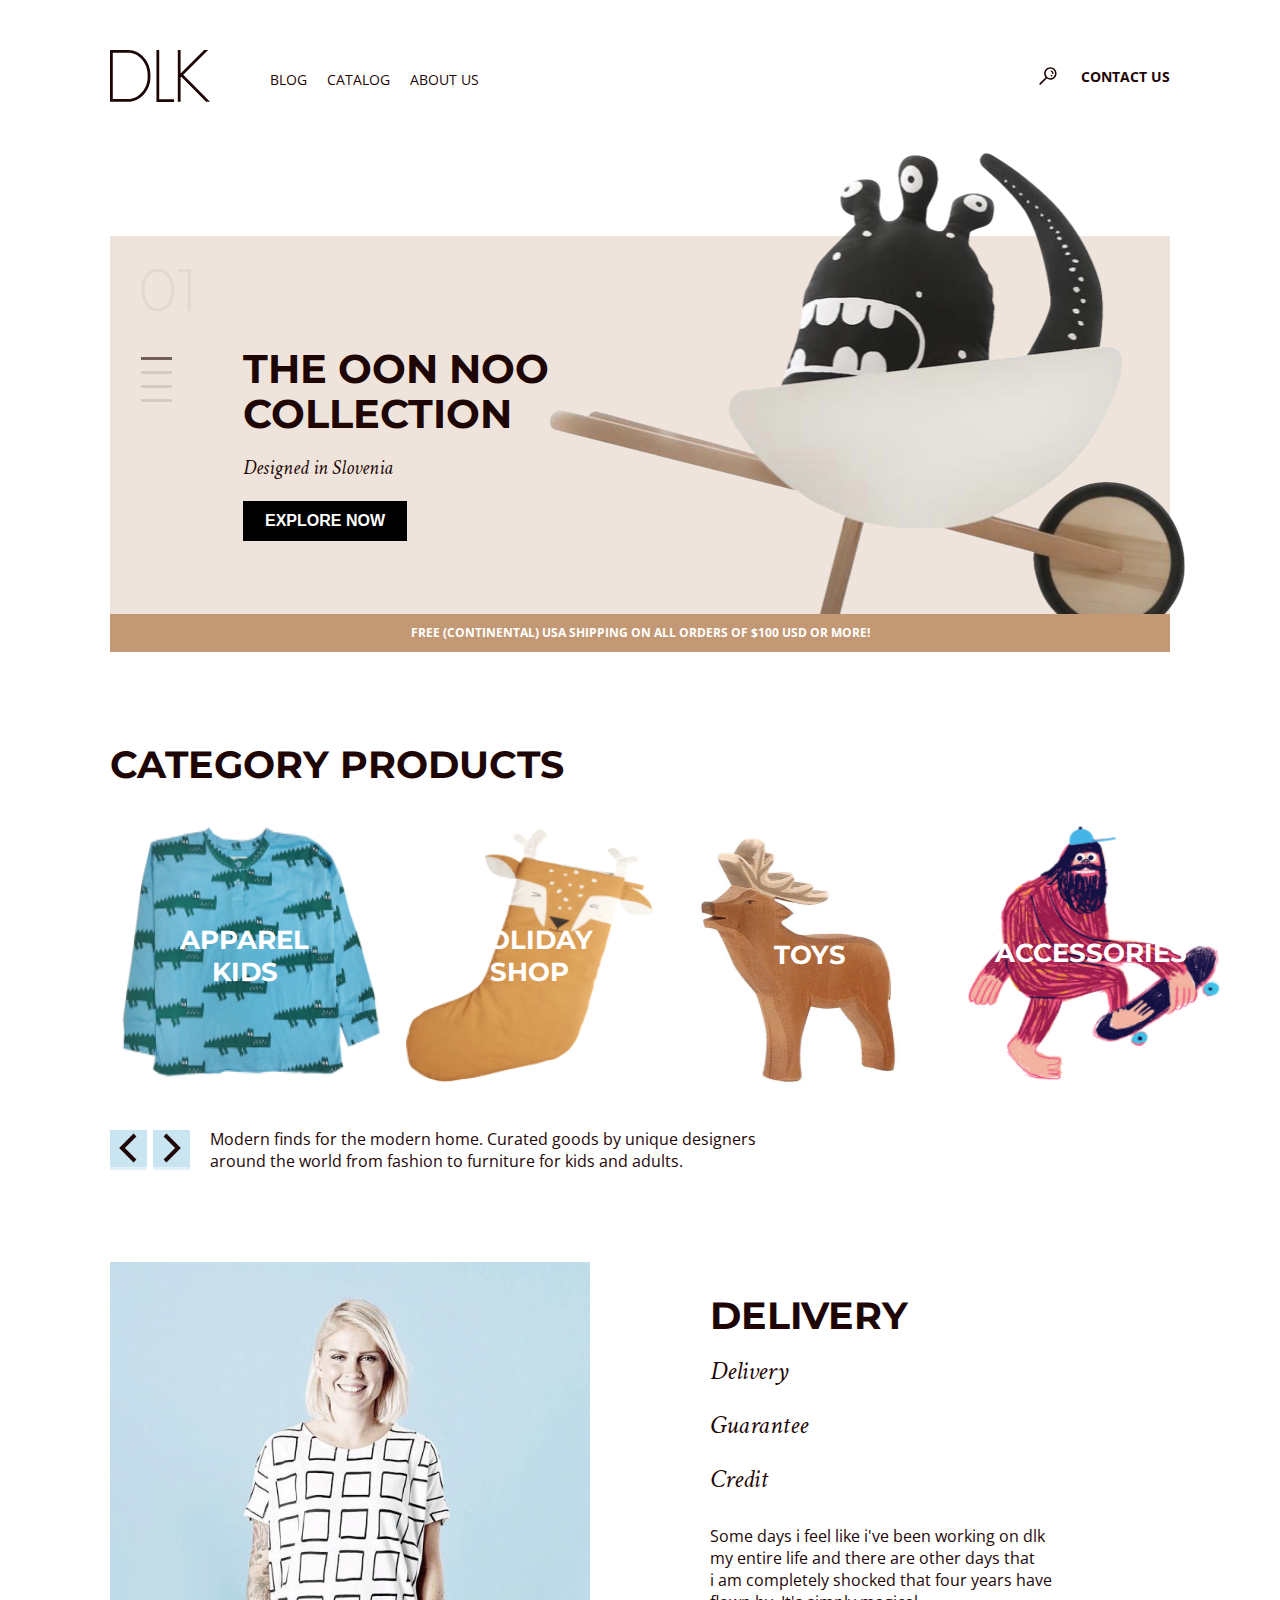
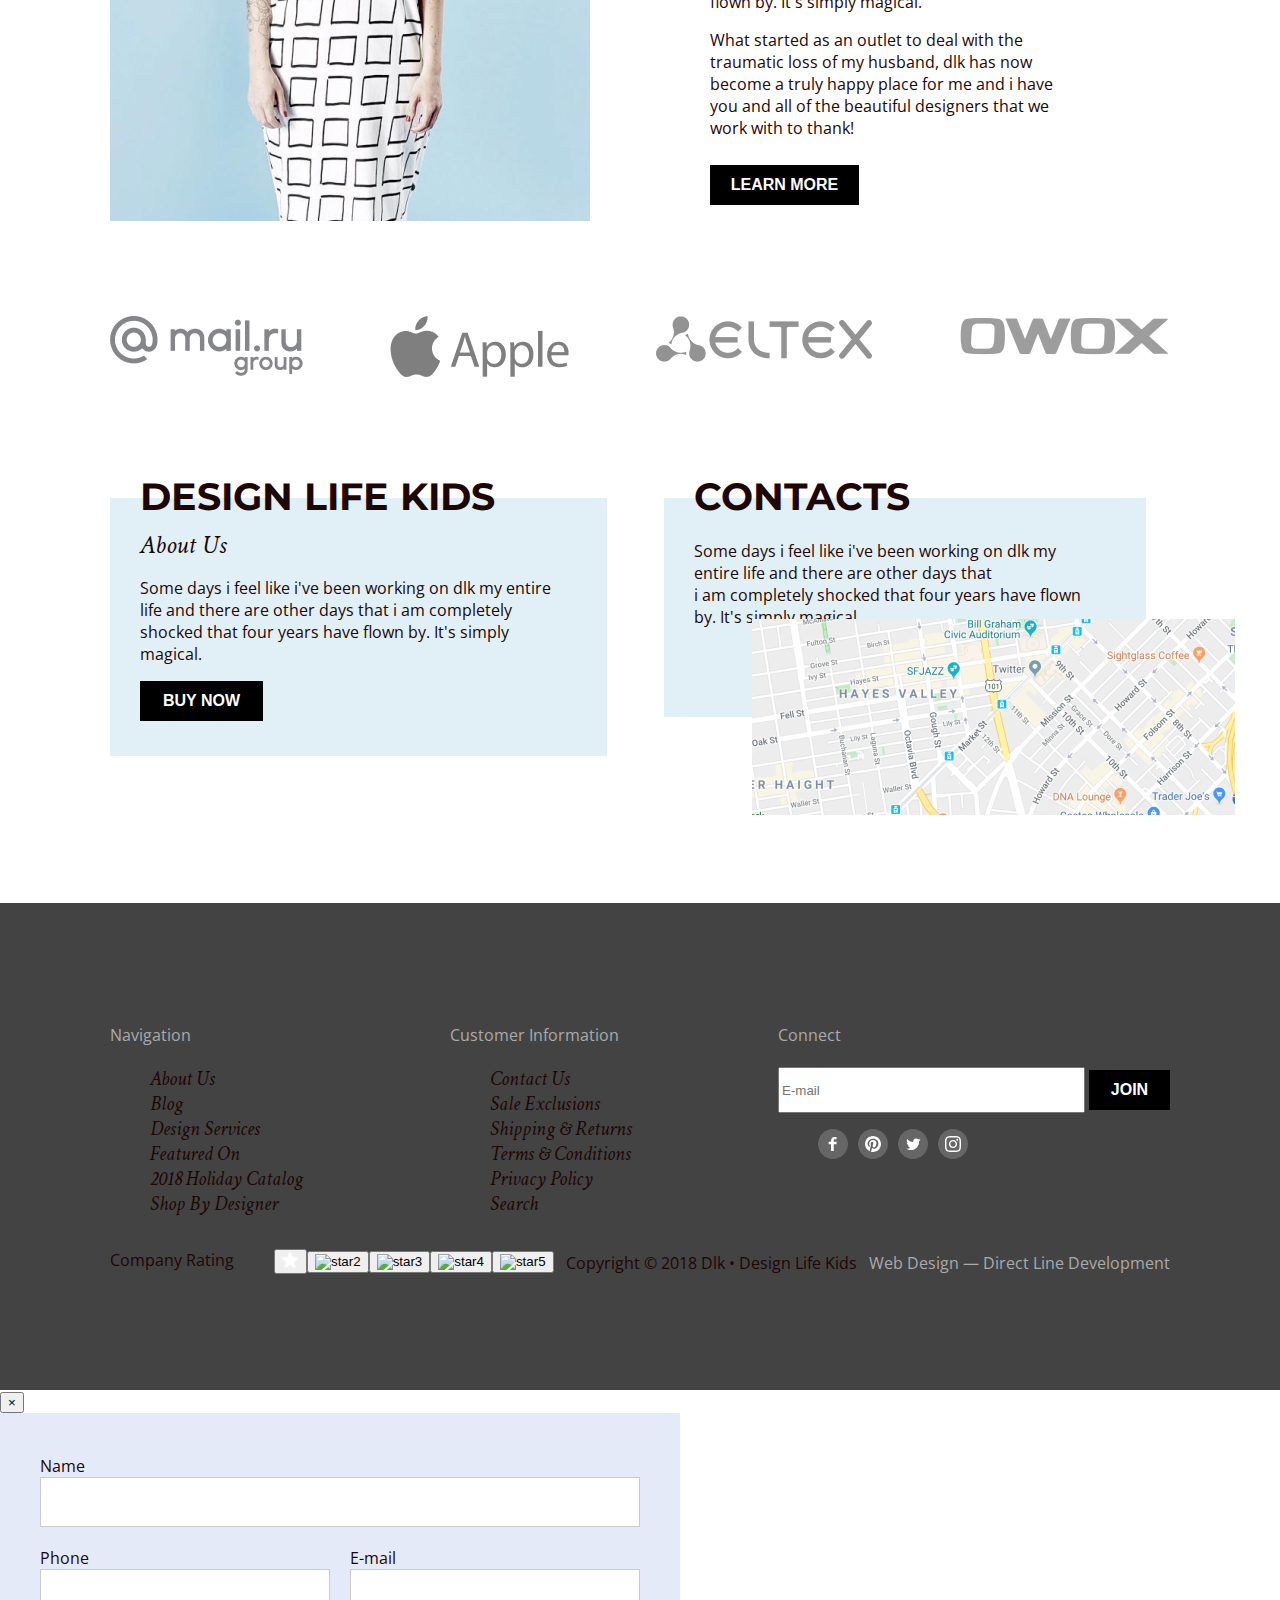
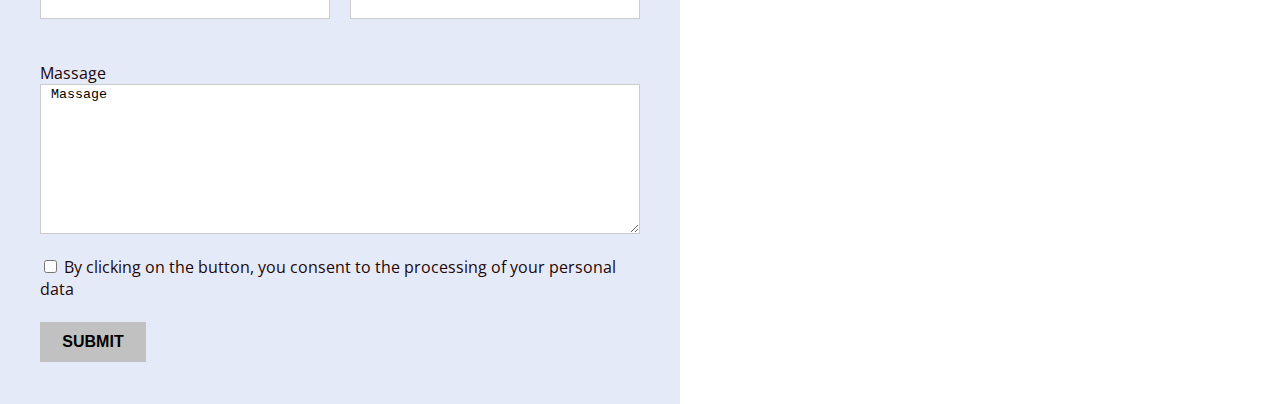
==== commit d89f9d61: "Add update style.css(#6)" ====
--- a/index.html
+++ b/index.html
@@ -7,24 +7,29 @@
     <title>Document</title>
     <link href="https://fonts.googleapis.com/css2?family=Crimson+Text:ital,wght@1,400;1,700&family=Montserrat:wght@300;700&family=Open+Sans:wght@400;700&display=swap" rel="stylesheet">
     <link rel="stylesheet" type="text/css" href="css/style.css"> 
-    <link rel="stylesheet" type="text/css" href="css/common.css">
+   <link rel="stylesheet" type="text/css" href="css/common.css">
 </head>
 
 <body>
     <header class="header">
         <div class="container">
+           
             <div class="header__wrapper">
                 <a href="index.html"><img class="header__img" src="./images/svg/dlk.svg" alt="Dlk-logo" width="100" height="52"></a>
+                
                 <nav class="header__nav">
                     <ul class="header__nav-list">
-                        <li class="header__nav-link"><a class="link-nav" href="">Blog</a></li>
+                        <li class="header__nav-link"><a class="link-nav" href="blog.html">Blog</a></li>
                         <li class="header__nav-link"><a class="link-nav" href="catalog.html">Catalog</a></li>
                         <li class="header__nav-link"><a class="link-nav" href="">About Us</a></li>
                     </ul>
+                    
+                    <div class="header__contact">
+                    <a class="header__search" href=""><img src="./images/svg/search.svg" alt="search-logo"></a> <a class="header__button" href="contact.html">Contact Us</a> </div>
+                    
                 </nav>
                
-                <div class="header__contact">
-                    <a class="header__search" href=""><img src="./images/svg/search.svg" alt="search-logo"></a> <a class="header__button" href="contact.html">Contact Us</a> </div>
+                
              </div>
              
         </div>
@@ -33,11 +38,15 @@
         <section class="intro">
             <div class="container">
                 <div class="intro__wrapper">
+                    
+                       
                     <div class="intro__wrap">
-                        <span class="intro__number">01</span>
+                     <span class="intro__number">01</span>
+                     
+                     <div class="intro__blog">
                         <ul class="intro__list">
                             <li class="intro__link">
-                                <button class="intro__btn"></button>
+                                <button class="intro__btn-one"></button>
                             </li>
                             <li class="intro__link">
                                 <button class="intro__btn"></button>
@@ -50,9 +59,14 @@
                             </li>
                         </ul>
                         
+                        
+                       <div class="intro__item">
                         <h1 class="intro__title">The oon noo collection</h1>
                         <p class="intro__subtitle">Designed in Slovenia</p>
                         <button class="intro__button"><a class="button" href="#">Explore now</a></button>
+                        </div>
+                   </div>
+                   
                     </div>
                     <div class="intro__logo-inner"> <img class="intro__logo" src="./images/monster.png" alt="monster" width="635" height="461"> </div>
                 </div>
@@ -67,33 +81,40 @@
                     <h2 class="services__title">Category Products</h2>
                     <ul class="services__list">
                         <li class="services__block"> <img class="services__img" src="images/service1.png" alt="service-1" width="280" height="270">
-                            <h3 class="services__sub">Apparel Kids</h3> </li>
+                            <h3 class="services__sub-one">Apparel Kids</h3> </li>
                         <li class="services__block"> <img class="services__img" src="images/service2.png" alt="service-2" width="280" height="270">
-                            <h3 class="services__sub">Holiday Shop</h3> </li>
+                            <h3 class="services__sub-two">Holiday Shop</h3> </li>
                         <li class="services__block"> <img class="services__img" src="images/service3.png" alt="service-3" width="280" height="270">
-                            <h3 class="services__sub">Toys</h3> </li>
+                            <h3 class="services__sub-three">Toys</h3> </li>
                         <li class="services__block"> <img class="services__img" src="images/service4.png" alt="service-4" width="280" height="270">
-                            <h3 class="services__sub">Accessories</h3> </li>
+                            <h3 class="services__sub-four">Accessories</h3> </li>
                     </ul>
                     <div class="services__select">
-                        <button class="services__btn"><svg width="37" height="37" viewBox="0 0 18 30" fill="none" xmlns="http://www.w3.org/2000/svg">
-<path d="M16 2L3 15L16 28" stroke="#1E0606" stroke-width="4"/>
+                        <button class="services__btn"><svg width="37" height="37" viewBox="0 0 37 37" fill="none" xmlns="http://www.w3.org/2000/svg">
+<rect width="37" height="37" fill="#70BBDC" fill-opacity="0.2"/>
+<path d="M25 5L12 18L25 31" stroke="#1E0606" stroke-width="4"/>
 </svg>
  </button>
-                        <button class="services__btn"><svg width="37" height="37" viewBox="0 0 18 30" fill="none" xmlns="http://www.w3.org/2000/svg">
-<path d="M2 2L15 15L2 28" stroke="#1E0606" stroke-width="4"/>
+                        <button class="services__btn"><svg width="37" height="37" viewBox="0 0 37 37" fill="none" xmlns="http://www.w3.org/2000/svg">
+<rect width="37" height="37" fill="#70BBDC" fill-opacity="0.2"/>
+<path d="M12 5L25 18L12 31" stroke="#1E0606" stroke-width="4"/>
 </svg>
  </button>
-                    
+                    <div class="services__text-select">
                     <p class="services__text">Modern finds for the modern home. Curated goods by unique designers around the world from fashion to furniture for kids and adults.</p>
                     </div>
+                   </div> 
+                 
+    
                 </div>
             </div>
         </section>
         <section class="delivery">
             <div class="container"> 
               <div class="delivery__wrapper">
+              <div class="delivery__logo">
                <img src="images/deliver.png" alt="deliver-logo" width="480" height="559">
+               </div>
                 <div class="delivery__content">
                     <h2 class="delivery__title">Delivery</h2>
                     <ul class="delivery__list">
@@ -112,29 +133,39 @@
             <div class="container">
                 <ul class="partners__list">
                     <li class="partners__sponsors"> <img src="images/partners/partners1.png" alt="partners-logo1" width="193" height="60"> </li>
-                    <li class="partners__sponsors"> <img src="images/partners/partners2.png" alt="partners-logo2" width="193" height="60"> </li>
-                    <li class="partners__sponsors"> <img src="images/partners/partners3.png" alt="partners-logo3" width="193" height="60"> </li>
-                    <li class="partners__sponsors"> <img src="images/partners/partners4.png" alt="partners-logo4" width="193" height="60"> </li>
+                    <li class="partners__sponsors"> <img src="images/partners/partners2.png" alt="partners-logo2" width="179" height="61"> </li>
+                    <li class="partners__sponsors"> <img src="images/partners/partners3.png" alt="partners-logo3" width="216" height="46"> </li>
+                    <li class="partners__sponsors"> <img src="images/partners/partners4.png" alt="partners-logo4" width="211" height="40"> </li>
                 </ul>
             </div>
         </section>
         <section class="map">
             <div class="container">
+               <div class="map__wrapper">
                 <div class="map__design">
-                    <h2 class="map__title">Design Life Kids</h2>
-                    <p class="map__sub">About Us</p>
-                    <p class="map__text">Some days i feel like i've been working on dlk my entire life and there are other days that i am completely shocked that four years have flown by. It's simply magical.</p>
-                    <button class="map__button"><a class="button" href="#">Buy now</a></button>
+                    <div class="map__design-wrap">
+                        <h2 class="map__title">Design Life Kids</h2>
+                        <p class="map__sub">About Us</p>
+                        <p class="map__text">Some days i feel like i've been working on dlk my entire life and there are other days that i am completely shocked that four years have flown by. It's simply magical.</p>
+                        <button class="map__button"><a class="button" href="#">Buy now</a></button>
+                    </div>
                 </div>
                 <div class="map__contacts">
-                    <h2 class="map__title">Contacts</h2>
-                    <p class="map__text">Some days i feel like i've been working on dlk my entire life and there are other days that i am completely shocked that four years have flown by. It's simply magical.</p> <img class="map__img" src="images/map.png" alt="map-logo" width="483" height="196"> </div>
+                  <div class="map__contacts-wrap">
+                    <h2 class="map__title-cont">Contacts</h2>
+                    <p class="map__text-cont">Some days i feel like i've been working on dlk my entire life and there are other days that i am completely shocked that four years have flown by. It's simply magical.</p>
+                   </div>
+                     </div>
+                   <img class="map__img" src="images/map.png" alt="map-logo" width="483" height="196">
+           
+                </div>
             </div>
         </section>
     </main>
     <footer class="footer">
         <div class="container">
             <div class="footer__wrapper">
+               <div class="footer__navigation">
                 <h4 class="footer__title">Navigation</h4>
                 <ul class="footer__list">
                     <li class="footer__link"><a class="link" href="">About Us</a></li>
@@ -144,6 +175,8 @@
                     <li class="footer__link"><a class="link" href="">2018 Holiday Catalog</a></li>
                     <li class="footer__link"><a class="link" href="">Shop By Designer</a></li>
                 </ul>
+                </div>
+                <div class="footer__customer">
                 <h4 class="footer__title">Customer Information</h4>
                 <ul class="footer__list">
                     <li class="footer__link"><a class="link" href="">Contact Us</a></li>
@@ -153,6 +186,8 @@
                     <li class="footer__link"><a class="link" href="">Privacy Policy</a></li>
                     <li class="footer__link"><a class="link" href="">Search</a></li>
                 </ul>
+                </div>
+                <div class="footer__connect">
                 <h4 class="footer__title">Connect</h4>
                 <form action="https://echo.htmlacademy.ru" method="post">
                     <input class="footer__email" id="email-input" type="email" placeholder="E-mail">
@@ -164,6 +199,8 @@
                     <li class="footer__ic"> <img class="footer__img" src="./images/svg/twitter.svg" alt="twit" width="30" height="30"> </li>
                     <li class="footer__ic"> <img class="footer__img" src="./images/svg/instagram.svg" alt="inst" width="30" height="30"> </li>
                 </ul>
+                </div>
+               </div>
                 <div class="footer__bottom">
                     <div class="footer__bottom-rating">
                         <p class="footer__bottom-title">Company Rating </p>
@@ -187,8 +224,8 @@
                     </div>
                     <p class="footer__bottom-title">Copyright © 2018 Dlk • Design Life Kids</p>
                     <p class="footer__title-web">Web Design — Direct Line Development</p>
-                </div>
-            </div>
+                
+             </div>
         </div>
     </footer>
     <section class="popup" id="popup1">
--- a/css/style.css
+++ b/css/style.css
@@ -1,19 +1,17 @@
 /* INTRO
 ===================*/
-.intro{
+
+.intro {
     margin-bottom: 90px;
 }
 .intro__wrapper {
     display: flex;
-    background: #EEE4DB;
-    
-}
-
+    background-color: #EEE4DB;
+}
 .intro__wrap {
     position: relative;
     margin-top: 17px;
 }
-
 .intro__number {
     font-family: 'Montserrat', sans-serif;
     font-style: normal;
@@ -23,28 +21,33 @@
     margin-left: 28px;
     color: #E4D9D0;
 }
-
+.intro__blog {
+    display: flex;
+}
 .intro__list {
     margin-bottom: 0;
+    padding-left: 31px;
     list-style: none;
-    
-}
-
+}
+.intro__btn-one {
+    margin-bottom: 11px;
+    width: 31px;
+    height: 3px;
+    background-color: #715F5B;
+    border: 0;
+}
 .intro__btn {
     display: flex;
     flex-direction: column;
     margin-bottom: 11px;
     width: 31px;
     height: 3px;
-    background: #D6CAC2;
-    border: 0;
-}
-
-.intro__btn:hover,
-.intro__btn:focus {
-    background: #715F5B;
-}
-
+    background-color: #D6CAC2;
+    border: 0;
+}
+.intro__item {
+    margin-left: 71px;
+}
 .intro__title {
     font-family: 'Montserrat', sans-serif;
     font-style: normal;
@@ -52,45 +55,32 @@
     font-size: 40px;
     line-height: 45px;
     width: 307px;
-    height: 88px;
-    margin-left: 133px;
-    margin-top: -66px;
+    margin-top: 20px;
     margin-bottom: 0;
     text-transform: uppercase;
 }
-.intro__logo{
+.intro__logo {
     position: absolute;
     top: 153px;
 }
-
-
-
 .intro__subtitle {
     font-family: 'Crimson Text', serif;
     font-style: italic;
     font-weight: normal;
     font-size: 20px;
     line-height: 25px;
-    margin-left: 133px;
-}
-
+}
 .intro__button {
-    width: 160px;
-    height: 40px;
-    text-transform: uppercase;
-    margin-left: 133px;
-    margin-bottom: 89px;
-    background: black;
-    border: 0;
-    
-}
-.intro__content-block{
-     background: #C29974;
-   
-  
-    
-}
-.itro__content{
+    padding: 9px 22px;
+    text-transform: uppercase;
+    margin-bottom: 73px;
+    background-color: black;
+    border: 0;
+}
+.intro__content-block {
+    background-color: #C29974;
+}
+.itro__content {
     font-style: normal;
     font-weight: bold;
     font-size: 12px;
@@ -98,14 +88,15 @@
     text-align: center;
     text-transform: uppercase;
     color: #fff;
-    margin:0;
-    padding:11px 0;
+    margin: 0;
+    padding: 11px 0;
 }
 
 
 /* SERVICES
 ===================*/
-.services{
+
+.services {
     margin-bottom: 90px;
 }
 .services__title {
@@ -114,89 +105,116 @@
     font-size: 38px;
     line-height: 46px;
     text-transform: uppercase;
-    
-}
-
+}
 .services__list {
     display: flex;
     justify-content: space-between;
     padding-left: 0;
-    padding-right: 33px;
     margin-bottom: 0;
 }
-
 .services__block {
     position: relative;
     list-style: none;
-    
-}
-.services__img{
-   margin-bottom: 33px;
-}
-
-.services__sub {
+}
+.services__sub-one {
     font-family: 'Montserrat', sans-serif;
     font-weight: bold;
     font-size: 26px;
     line-height: 32px;
     position: absolute;
     width: 129px;
-    top: 89px;
+    top: 78px;
     left: 70px;
     text-align: center;
     color: #fff;
     text-transform: uppercase;
-    
-}
-.services__select{
-    display: flex;
-   
-}
-
-.services__btn { 
+}
+.services__sub-two {
+    font-family: 'Montserrat', sans-serif;
+    font-weight: bold;
+    font-size: 26px;
+    line-height: 32px;
+    position: absolute;
+    width: 155px;
+    top: 78px;
+    left: 62px;
+    text-align: center;
+    color: #fff;
+    text-transform: uppercase;
+}
+.services__sub-three {
+    font-family: 'Montserrat', sans-serif;
+    font-weight: bold;
+    font-size: 26px;
+    line-height: 32px;
+    position: absolute;
+    top: 93px;
+    left: 104px;
+    text-align: center;
+    color: #fff;
+    text-transform: uppercase;
+}
+.services__sub-four {
+    font-family: 'Montserrat', sans-serif;
+    font-weight: bold;
+    font-size: 26px;
+    line-height: 32px;
+    position: absolute;
+    top: 91px;
+    left: 45px;
+    text-align: center;
+    color: #fff;
+    text-transform: uppercase;
+}
+.services__select {
+    display: flex;
+    align-items: center;
+    margin-top: 33px;
+}
+.services__btn {
     margin-right: 6px;
+    border: 0;
+    padding: 0;
     background: rgba(112, 187, 220, 0.2);
-    border: 0;
-   
-}
-.services__text{
+    box-sizing: border-box;
+}
+.services__text {
     font-weight: normal;
     font-size: 16px;
     line-height: 22px;
-    margin-left: 14px;
-    margin-top: 0;
-    margin-bottom: 0;
+    margin: 0;
+    padding-left: 14px;
     width: 580px;
 }
 
 
 /* DELIVERY
 ===================*/
-.delivery{
+
+.delivery {
     margin-bottom: 90px;
 }
-.delivery__wrapper{
-    position: relative;
-    
-}
-.delivery__content{
-    position: absolute;
-    padding-right: 125px;
-    top: 1px;
-    left: 609px;
+.delivery__wrapper {
+    display: flex;
+}
+.delivery__logo {
+    margin-right: 120px;
+}
+.delivery__content {
+    padding-right: 100px;
 }
 .delivery__title {
     font-family: 'Montserrat', sans-serif;
     font-weight: bold;
     font-size: 38px;
     line-height: 46px;
-    text-transform: uppercase;
-}
-.delivery__list{
+    margin-bottom: 0;
+    text-transform: uppercase;
+}
+.delivery__list {
+    margin-bottom: 30px;
     padding-left: 0;
-    
-}
-
+}
 .delivery__category {
     font-family: 'Crimson Text', serif;
     font-style: italic;
@@ -204,22 +222,30 @@
     font-size: 26px;
     line-height: 32px;
     list-style: none;
+    margin-bottom: 22px;
 }
 .delivery__category:hover,
-.delivery__category:focus{
+.delivery__category:focus {
     font-style: italic;
     font-weight: bold;
     font-size: 26px;
     line-height: 32px;
+    width: 326px;
+    padding-left: 60px;
+    padding-right: 180px;
+    padding-top: 11px;
+    padding-bottom: 11px;
     background: rgba(112, 187, 220, 0.2);
     box-sizing: border-box;
 }
-
+.delivery__subtext {
+    margin-bottom: 26px;
+}
 .delivery__button {
     width: 149px;
     height: 40px;
     text-transform: uppercase;
-    background: black;
+    background-color: black;
     border: 0;
 }
 
@@ -227,103 +253,150 @@
 /* PARTNERS
 ===================*/
 
-.partners{
-    margin-bottom: 90px;
-    
+.partners {
+    margin-bottom: 116px;
 }
 .partners__list {
     display: flex;
     justify-content: space-between;
     list-style: none;
+    padding: 0;
 }
 
 
 /* MAP
 ===================*/
 
+.map {
+    margin-bottom: 147px;
+}
+.map__wrapper {
+    display: flex;
+    position: relative;
+}
+.map__design {
+    margin-right: 57px;
+}
+.map__design-wrap {
+    padding-right: 30px;
+    padding-left: 30px;
+    padding-top: 30px;
+    padding-bottom: 35px;
+    background-color: #E1F0F7;
+    box-sizing: border-box;
+}
 .map__title {
     font-family: 'Montserrat', sans-serif;
     font-weight: bold;
     font-size: 38px;
     line-height: 46px;
-    text-transform: uppercase;
-}
-
+    margin-top: -54px;
+    margin-bottom: 9px;
+    text-transform: uppercase;
+}
+.map__text {
+    padding-right: 15px;
+}
 .map__sub {
     font-family: 'Crimson Text', serif;
     font-style: italic;
     font-weight: normal;
     font-size: 26px;
     line-height: 32px;
-}
-
+    margin: 0;
+}
 .map__button {
     width: 123px;
     height: 40px;
-    background: black;
-    text-transform: uppercase;
-    border: 0;
-}
+    background-color: black;
+    text-transform: uppercase;
+    border: 0;
+}
+.map__contacts {
+    margin: 0;
+    padding: 0;
+}
+.map__contacts-wrap {
+    padding-top: 41px;
+    padding-bottom: 89px;
+    padding-left: 30px;
+    padding-right: 30px;
+    padding-right: 30px;
+    margin-right: 24px;
+    background-color: #E1F0F7;
+    box-sizing: border-box;
+}
+.map__title-cont {
+    font-family: 'Montserrat', sans-serif;
+    font-weight: bold;
+    font-size: 38px;
+    line-height: 46px;
+    margin-top: -65px;
+    padding: 0;
+    margin-bottom: 20px;
+    text-transform: uppercase;
+}
+.map__text-cont {
+    padding-right: 12px;
+    margin: 0;
+}
+.map__img {
+    position: absolute;
+    top: 121px;
+    left: 642px;
+}
+
 
 /* POPUP
 ===================*/
-.popup__form{
+.popup__form {
     width: 680px;
-    height: 542px;
-    padding-top: 42px;
-    padding-left: 40px;
-    padding-right: 40px;
+    padding: 42px 40px;
     background: #E5EAF8;
-}
-
-
-.popup__name{
+    box-sizing: border-box;
+}
+.popup__name {
     display: flex;
     flex-direction: column;
     margin-bottom: 20px;
 }
- .popup__form-name{
-     width: 100%;
-     height: 50px;
-     border: 1px solid rgba(0, 0, 0, 0.2);
-     box-sizing: border-box;
-    
-}
-.popup__form-wrap{
+.popup__form-name {
+    width: 100%;
+    height: 50px;
+    border: 1px solid rgba(0, 0, 0, 0.2);
+    box-sizing: border-box;
+}
+.popup__form-wrap {
     display: flex;
     justify-content: space-between;
     margin-bottom: 43px;
 }
-.popup__phone{
+.popup__phone {
     display: flex;
     flex-direction: column;
-   
-}
-.popup__email{
+}
+.popup__email {
     display: flex;
     flex-direction: column;
 }
-.popup__phone-email{
+.popup__phone-email {
     width: 290px;
     height: 50px;
     border: 1px solid rgba(0, 0, 0, 0.2);
     box-sizing: border-box;
 }
-.popup__massage{
+.popup__massage {
     display: flex;
     flex-direction: column;
 }
-.popup__textarea{
+.popup__textarea {
     width: 100%;
     height: 150px;
     border: 1px solid rgba(0, 0, 0, 0.2);
     box-sizing: border-box;
     margin-bottom: 22px;
 }
-.popup__text{
-   
-}
-.popup__button{
+.popup__button {
     font-size: 16px;
     font-weight: bold;
     line-height: 22px;
@@ -349,14 +422,3 @@
 
 
 
-
-
-
-
-
-
-
-
-
-
-
--- a/css/common.css
+++ b/css/common.css
@@ -5,14 +5,16 @@
     line-height: 22px;
     color: #1E0606;
 }
+
 .container {
     max-width: 1400px;
-    padding-left:  110px;
+    padding-left: 110px;
     padding-right: 110px;
     margin: 0 auto;
+    box-sizing: border-box;
 }
 
-.link-nav{
+.link-nav {
     font-size: 14px;
     line-height: 19px;
     font-weight: normal;
@@ -21,7 +23,6 @@
     text-transform: uppercase;
     text-decoration: none;
 }
-
 
 .link {
     font-family: 'Crimson Text', serif;
@@ -34,8 +35,6 @@
     color: #1E0606;
 }
 
-
-
 .button {
     font-weight: bold;
     font-size: 16px;
@@ -44,39 +43,35 @@
     color: #fff;
 }
 
+
 /*HEADER
 ==================*/
 
 .header {
     margin-top: 50px;
-    margin-bottom:129px;
-    
+    margin-bottom: 129px;
 }
 
 .header__wrapper {
     display: flex;
-    
-    
 }
 
 .header__nav {
-   margin-right: 720px;
-    
+    display: flex;
+    justify-content: space-between;
+    align-items: center;
+    width: 100%;
 }
 
 .header__nav-list {
     display: flex;
     list-style: none;
 }
-
-.header__contact {
+.header__contact{
     display: flex;
-    align-items: center;
 }
 
 .header__search {
-    display: flex;
-    align-items: center;
     margin-right: 24px;
 }
 
@@ -88,8 +83,21 @@
     text-transform: uppercase;
     text-decoration: none;
 }
+
+
 /*Footer
 ==================*/
+
+.footer {
+    width: 100%;
+    background: #434343;
+    padding: 100px 0;
+}
+
+.footer__wrapper {
+    display: flex;
+    justify-content: space-between;
+}
 
 .footer__title {
     font-weight: normal;
@@ -124,6 +132,12 @@
     margin-right: 10px;
 }
 
+.footer__bottom {
+    display: flex;
+    justify-content: space-between;
+    align-items: flex-end;
+}
+
 .footer__bottom-rating {
     display: inline-flex;
 }
@@ -138,4 +152,4 @@
     font-size: 16px;
     line-height: 22px;
     color: #AAAAAA;
-}
+}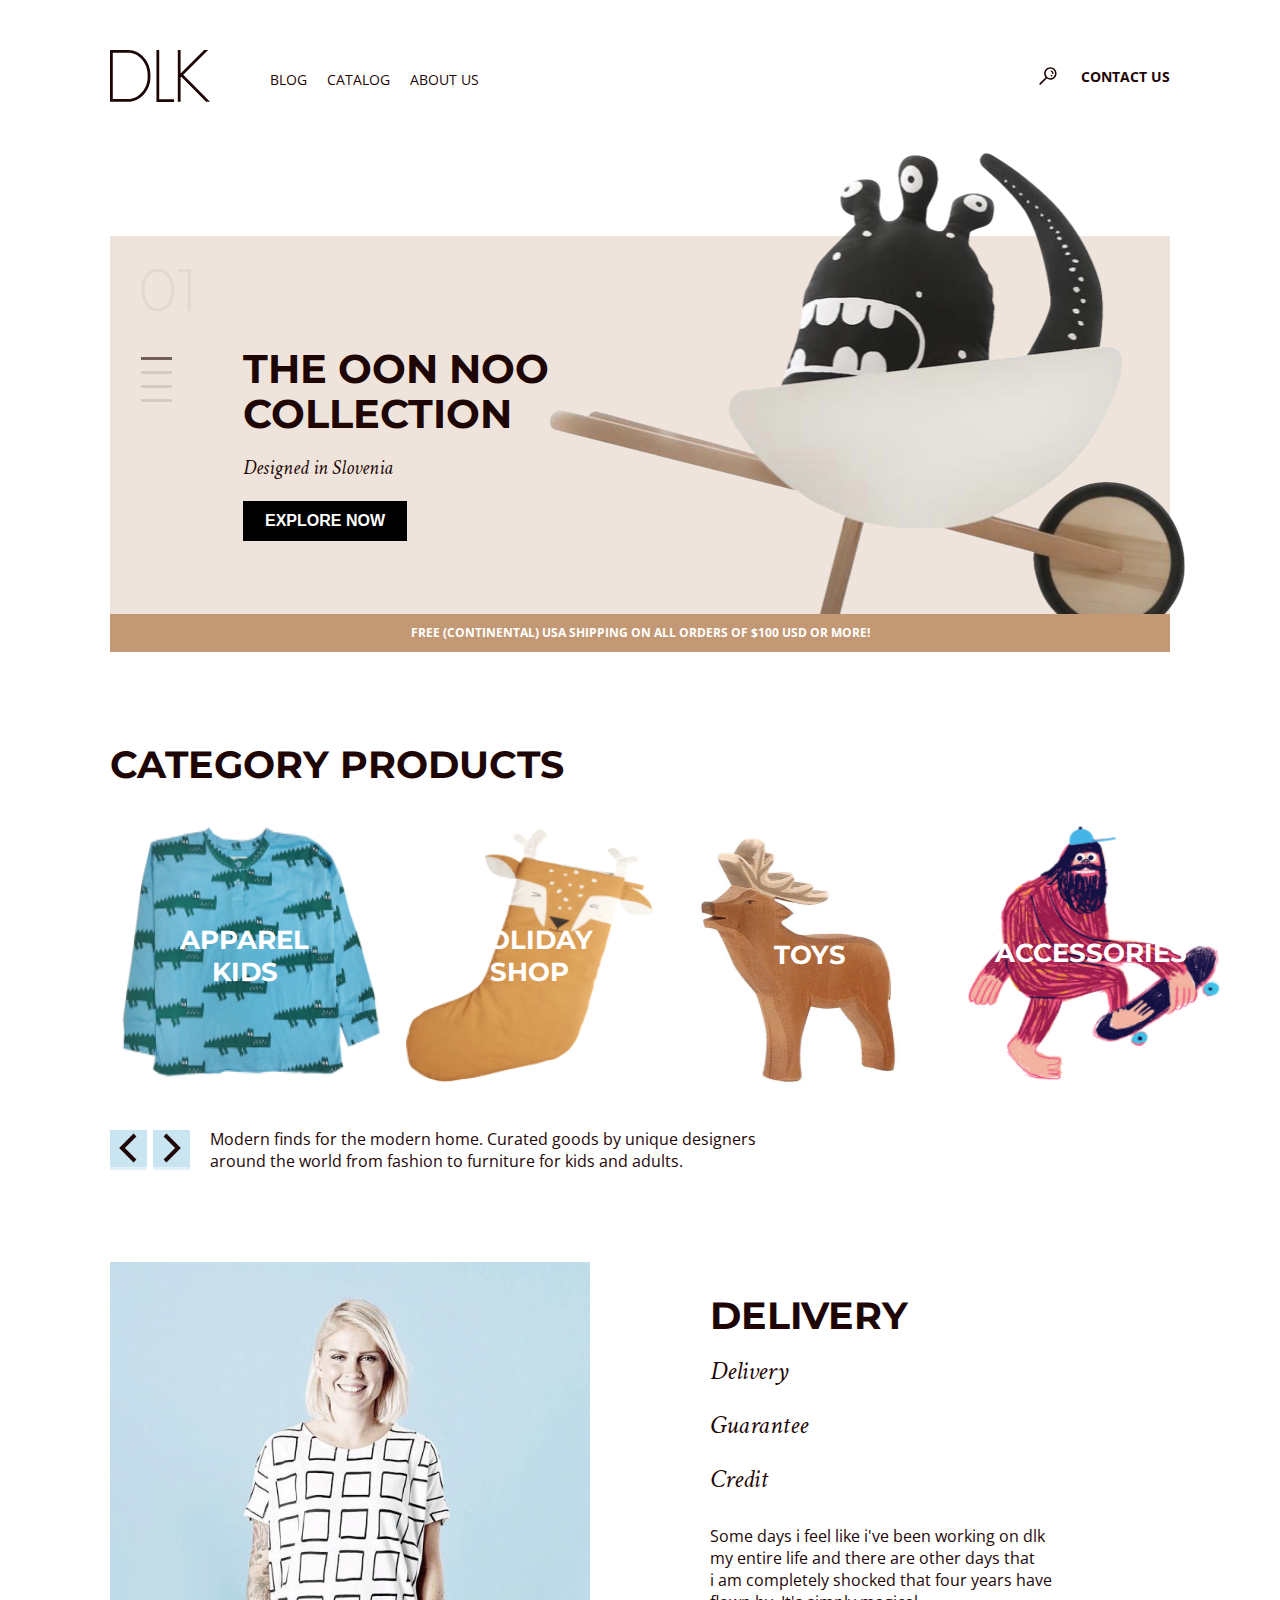
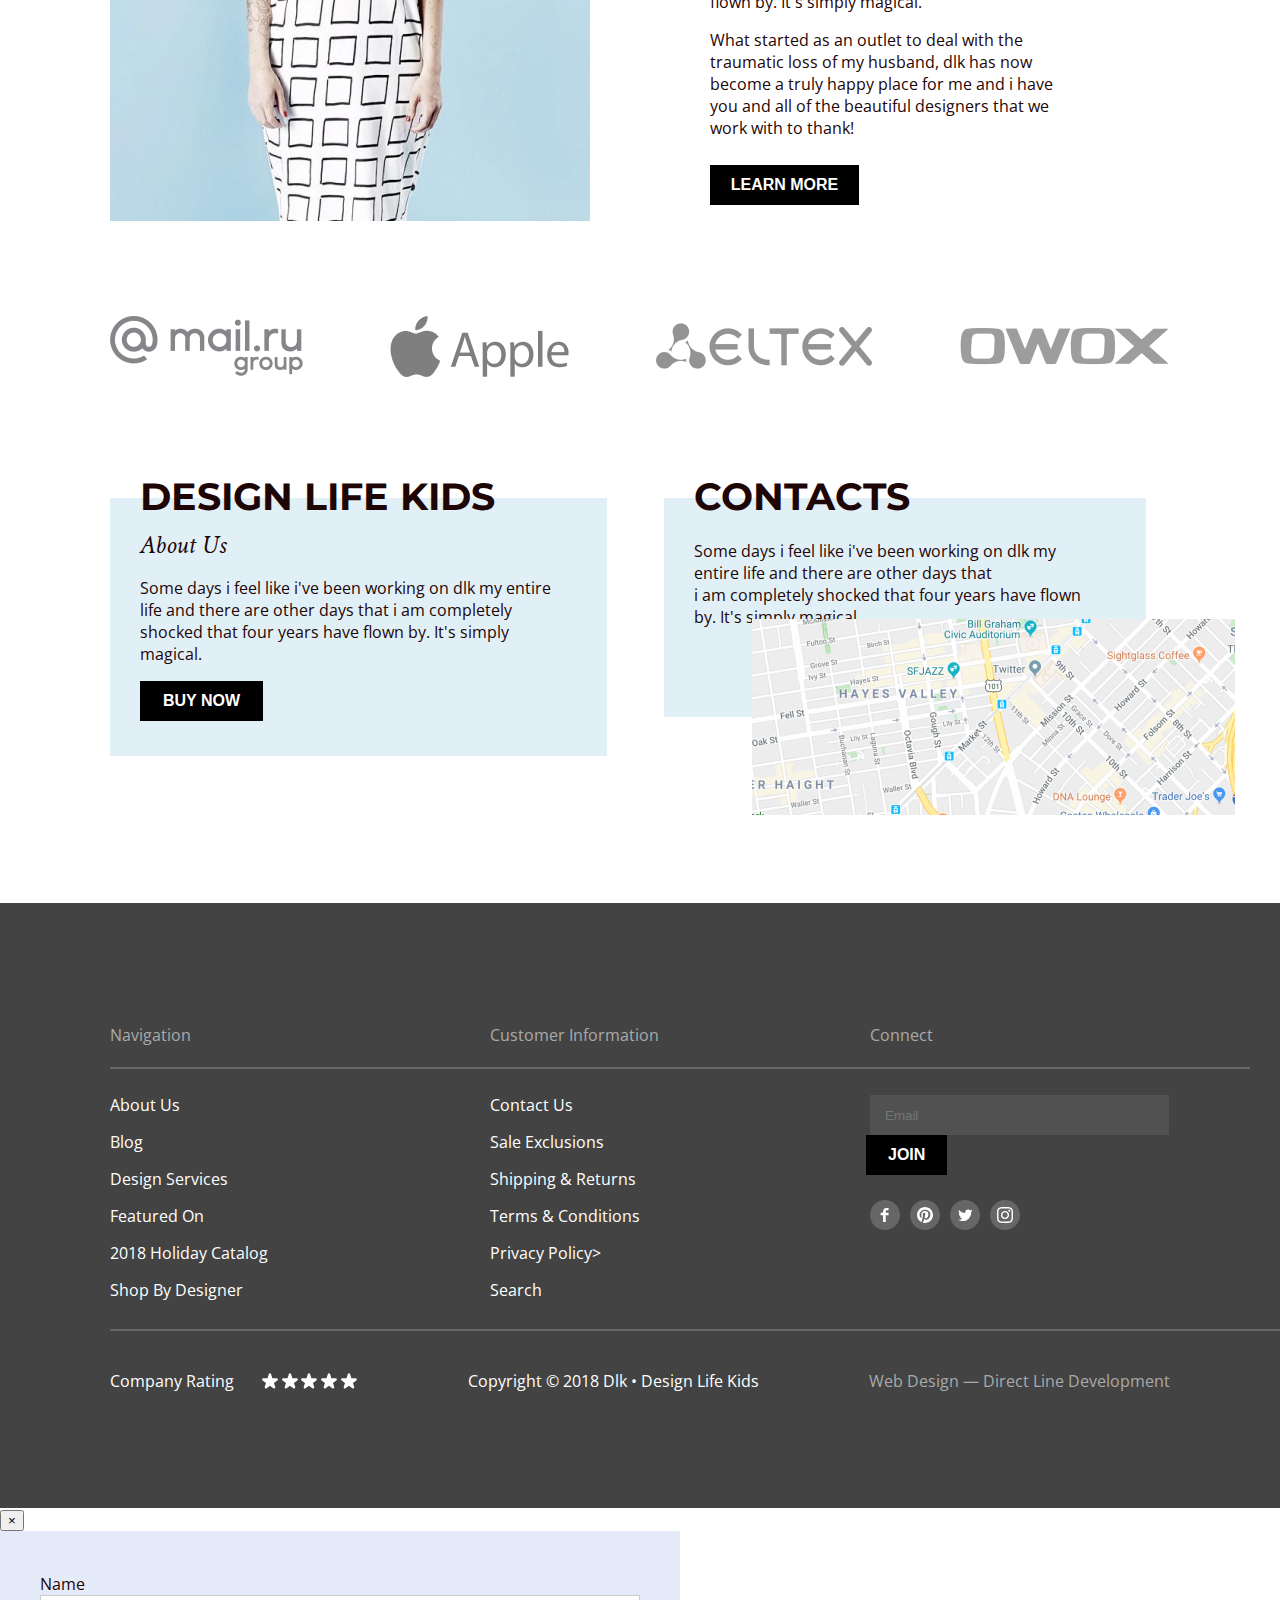
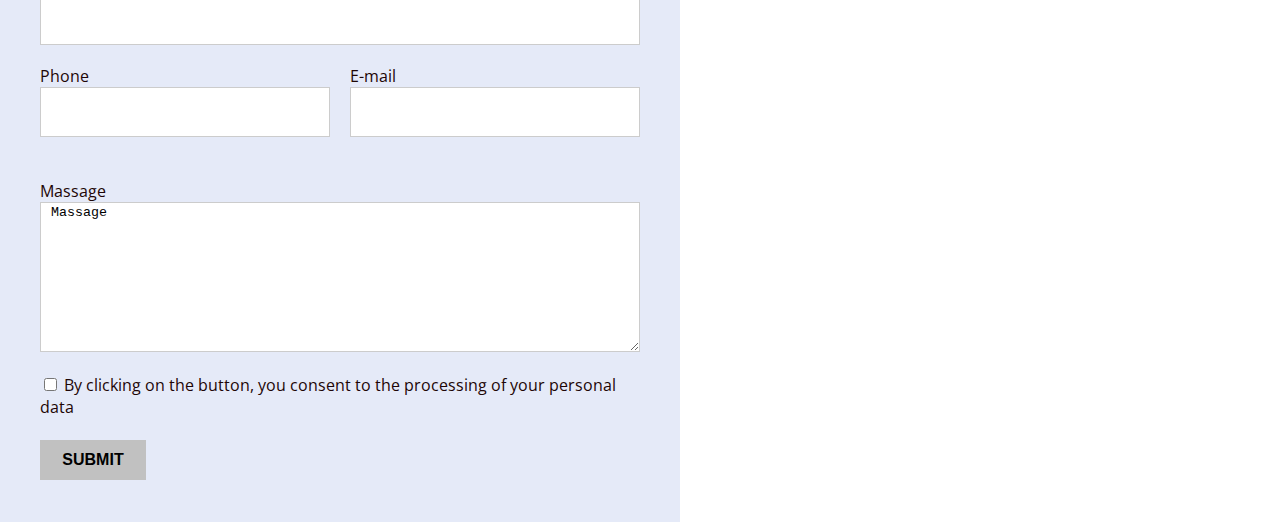
==== commit 234621be: "Add footer update(#6)" ====
--- a/index.html
+++ b/index.html
@@ -44,6 +44,7 @@
                      <span class="intro__number">01</span>
                      
                      <div class="intro__blog">
+                       
                         <ul class="intro__list">
                             <li class="intro__link">
                                 <button class="intro__btn-one"></button>
@@ -167,30 +168,33 @@
             <div class="footer__wrapper">
                <div class="footer__navigation">
                 <h4 class="footer__title">Navigation</h4>
+                <div class="footer__border"></div>
                 <ul class="footer__list">
-                    <li class="footer__link"><a class="link" href="">About Us</a></li>
-                    <li class="footer__link"><a class="link" href="">Blog</a></li>
-                    <li class="footer__link"><a class="link" href="">Design Services</a></li>
-                    <li class="footer__link"><a class="link" href="">Featured On</a></li>
-                    <li class="footer__link"><a class="link" href="">2018 Holiday Catalog</a></li>
-                    <li class="footer__link"><a class="link" href="">Shop By Designer</a></li>
+                    <li class="footer__link">About Us</li>
+                    <li class="footer__link">Blog</li>
+                    <li class="footer__link">Design Services</li>
+                    <li class="footer__link">Featured On</li>
+                    <li class="footer__link">2018 Holiday Catalog</li>
+                    <li class="footer__link">Shop By Designer</li>
                 </ul>
                 </div>
                 <div class="footer__customer">
                 <h4 class="footer__title">Customer Information</h4>
+                <div class="footer__border"></div>
                 <ul class="footer__list">
-                    <li class="footer__link"><a class="link" href="">Contact Us</a></li>
-                    <li class="footer__link"><a class="link" href="">Sale Exclusions</a></li>
-                    <li class="footer__link"><a class="link" href="">Shipping & Returns</a></li>
-                    <li class="footer__link"><a class="link" href="">Terms & Conditions</a></li>
-                    <li class="footer__link"><a class="link" href="">Privacy Policy</a></li>
-                    <li class="footer__link"><a class="link" href="">Search</a></li>
+                    <li class="footer__link">Contact Us</li>
+                    <li class="footer__link">Sale Exclusions</li>
+                    <li class="footer__link">Shipping & Returns</li>
+                    <li class="footer__link">Terms & Conditions</li>
+                    <li class="footer__link">Privacy Policy></li>
+                    <li class="footer__link">Search</li>
                 </ul>
                 </div>
                 <div class="footer__connect">
                 <h4 class="footer__title">Connect</h4>
-                <form action="https://echo.htmlacademy.ru" method="post">
-                    <input class="footer__email" id="email-input" type="email" placeholder="E-mail">
+                <div class="footer__border"></div>
+                <form calss="footer__form" action="https://echo.htmlacademy.ru" method="post">
+                    <input class="footer__email" id="email-input" type="email" placeholder="Email">
                     <button class="footer__button"><a class="button" href="https://echo.htmlacademy.ru">Join</a></button>
                 </form>
                 <ul class="footer__icon">
@@ -201,24 +205,31 @@
                 </ul>
                 </div>
                </div>
+               
+               <div class="footer__border-bottom"></div>
                 <div class="footer__bottom">
-                    <div class="footer__bottom-rating">
-                        <p class="footer__bottom-title">Company Rating </p>
+                 <div class="footer__bottom-rating">
+                       <p class="footer__bottom-title">Company Rating </p>
                         <ul class="footer__bottom-list">
+                           
                             <li class="footer__star">
-                                <button><img src="images/Star1.png" alt="star1" width="17" height="16"></button>
-                            </li>
-                            <li class="footer__star">
-                                <button><img src="images/star2.png" alt="star2" width="17" height="16"></button>
-                            </li>
-                            <li class="footer__star">
-                                <button><img src="images/star3.png" alt="star3" width="17" height="16"></button>
-                            </li>
-                            <li class="footer__star">
-                                <button><img src="images/star4.png" alt="star4" width="17" height="16"></button>
-                            </li>
-                            <li class="footer__star">
-                                <button><img src="images/star5.png" alt="star5" width="17" height="16"></button>
+                                
+                                </li>
+                                
+                                <li class="footer__star">
+                                    
+                                </li>
+                                
+                                <li class="footer__star">
+                                    
+                                </li>
+                                
+                                <li class="footer__star">
+                                    
+                                </li>
+                                
+                                <li class="footer__star">
+                                    
                             </li>
                         </ul>
                     </div>
--- a/css/style.css
+++ b/css/style.css
@@ -258,6 +258,7 @@
 }
 .partners__list {
     display: flex;
+    align-items: center;
     justify-content: space-between;
     list-style: none;
     padding: 0;
--- a/css/common.css
+++ b/css/common.css
@@ -5,7 +5,6 @@
     line-height: 22px;
     color: #1E0606;
 }
-
 .container {
     max-width: 1400px;
     padding-left: 110px;
@@ -13,7 +12,6 @@
     margin: 0 auto;
     box-sizing: border-box;
 }
-
 .link-nav {
     font-size: 14px;
     line-height: 19px;
@@ -23,7 +21,6 @@
     text-transform: uppercase;
     text-decoration: none;
 }
-
 .link {
     font-family: 'Crimson Text', serif;
     font-style: italic;
@@ -34,7 +31,6 @@
     text-decoration: none;
     color: #1E0606;
 }
-
 .button {
     font-weight: bold;
     font-size: 16px;
@@ -55,14 +51,12 @@
 .header__wrapper {
     display: flex;
 }
-
 .header__nav {
     display: flex;
     justify-content: space-between;
     align-items: center;
     width: 100%;
 }
-
 .header__nav-list {
     display: flex;
     list-style: none;
@@ -70,11 +64,9 @@
 .header__contact{
     display: flex;
 }
-
 .header__search {
     margin-right: 24px;
 }
-
 .header__button {
     font-weight: bold;
     font-size: 14px;
@@ -93,41 +85,56 @@
     background: #434343;
     padding: 100px 0;
 }
-
 .footer__wrapper {
     display: flex;
     justify-content: space-between;
 }
-
 .footer__title {
     font-weight: normal;
     font-size: 16px;
     line-height: 22px;
     color: #AAAAAA;
 }
-
+.footer__border{
+    margin-bottom: 25px;
+    box-sizing: border-box;
+    width: 380px;
+    border: 1px solid #666666;
+}
+.footer__list{
+    padding-left: 0;
+    margin-bottom: 28px;
+}
 .footer__link {
+    margin-bottom: 15px;
+    color: #FFFFFF;
     list-style: none;
 }
-
-.footer__button {
-    width: 81px;
-    height: 40px;
-    background: black;
-    text-transform: uppercase;
-    border: 0;
-}
-
 .footer__email {
     width: 299px;
     height: 40px;
+    padding-left: 15px;
+    margin-top: 1px;
+    border: 0;
+    background-color:#6666;
+    box-sizing: border-box;
 }
-
+.footer__button {
+    padding: 9px 22px;
+    text-align: center;
+    background-color: black;
+    margin-left: -4px;
+    text-transform: uppercase;
+    border: 0;
+    box-sizing: border-box;
+}
 .footer__icon {
     display: flex;
+    padding-left: 0;
+    padding-top: 25px;
+    margin: 0;
     list-style: none;
 }
-
 .footer__ic {
     margin-right: 10px;
 }
@@ -137,16 +144,33 @@
     justify-content: space-between;
     align-items: flex-end;
 }
-
+.footer__border-bottom{
+    margin-bottom: 23px;
+    width: 1180px;
+    box-sizing: border-box;
+    border: 1px solid #666666;
+}
 .footer__bottom-rating {
     display: inline-flex;
 }
-
+.footer__bottom-title{
+    color:#fff;
+}
 .footer__bottom-list {
     display: flex;
+    align-items: center;
+    padding-left: 25px;
     list-style: none;
 }
-
+.footer__star{
+    width: 17px;
+    height: 17px;
+    border:0;
+    margin-left: 2.8px;
+    background-repeat: no-repeat;
+    background-size: 17px auto;
+    background-image: url(../images/svg/Star.svg);
+}
 .footer__title-web {
     font-weight: normal;
     font-size: 16px;
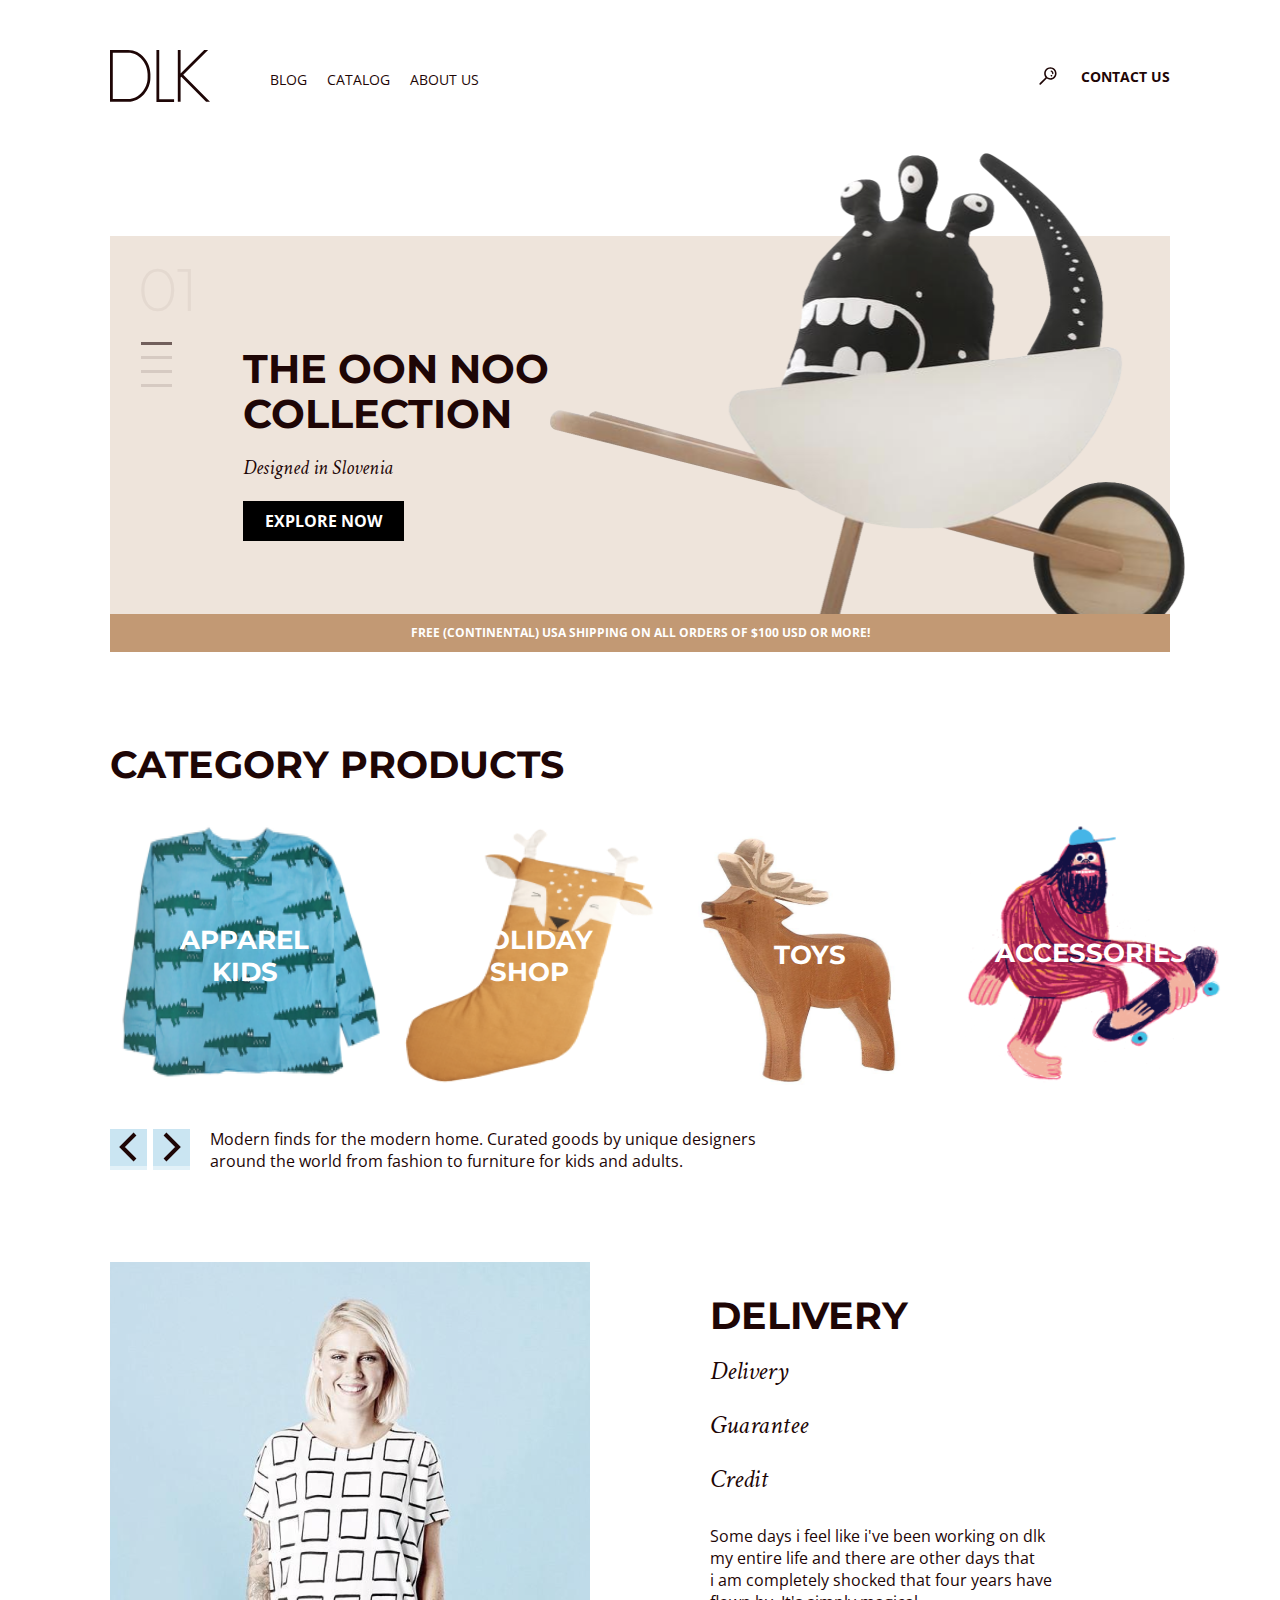
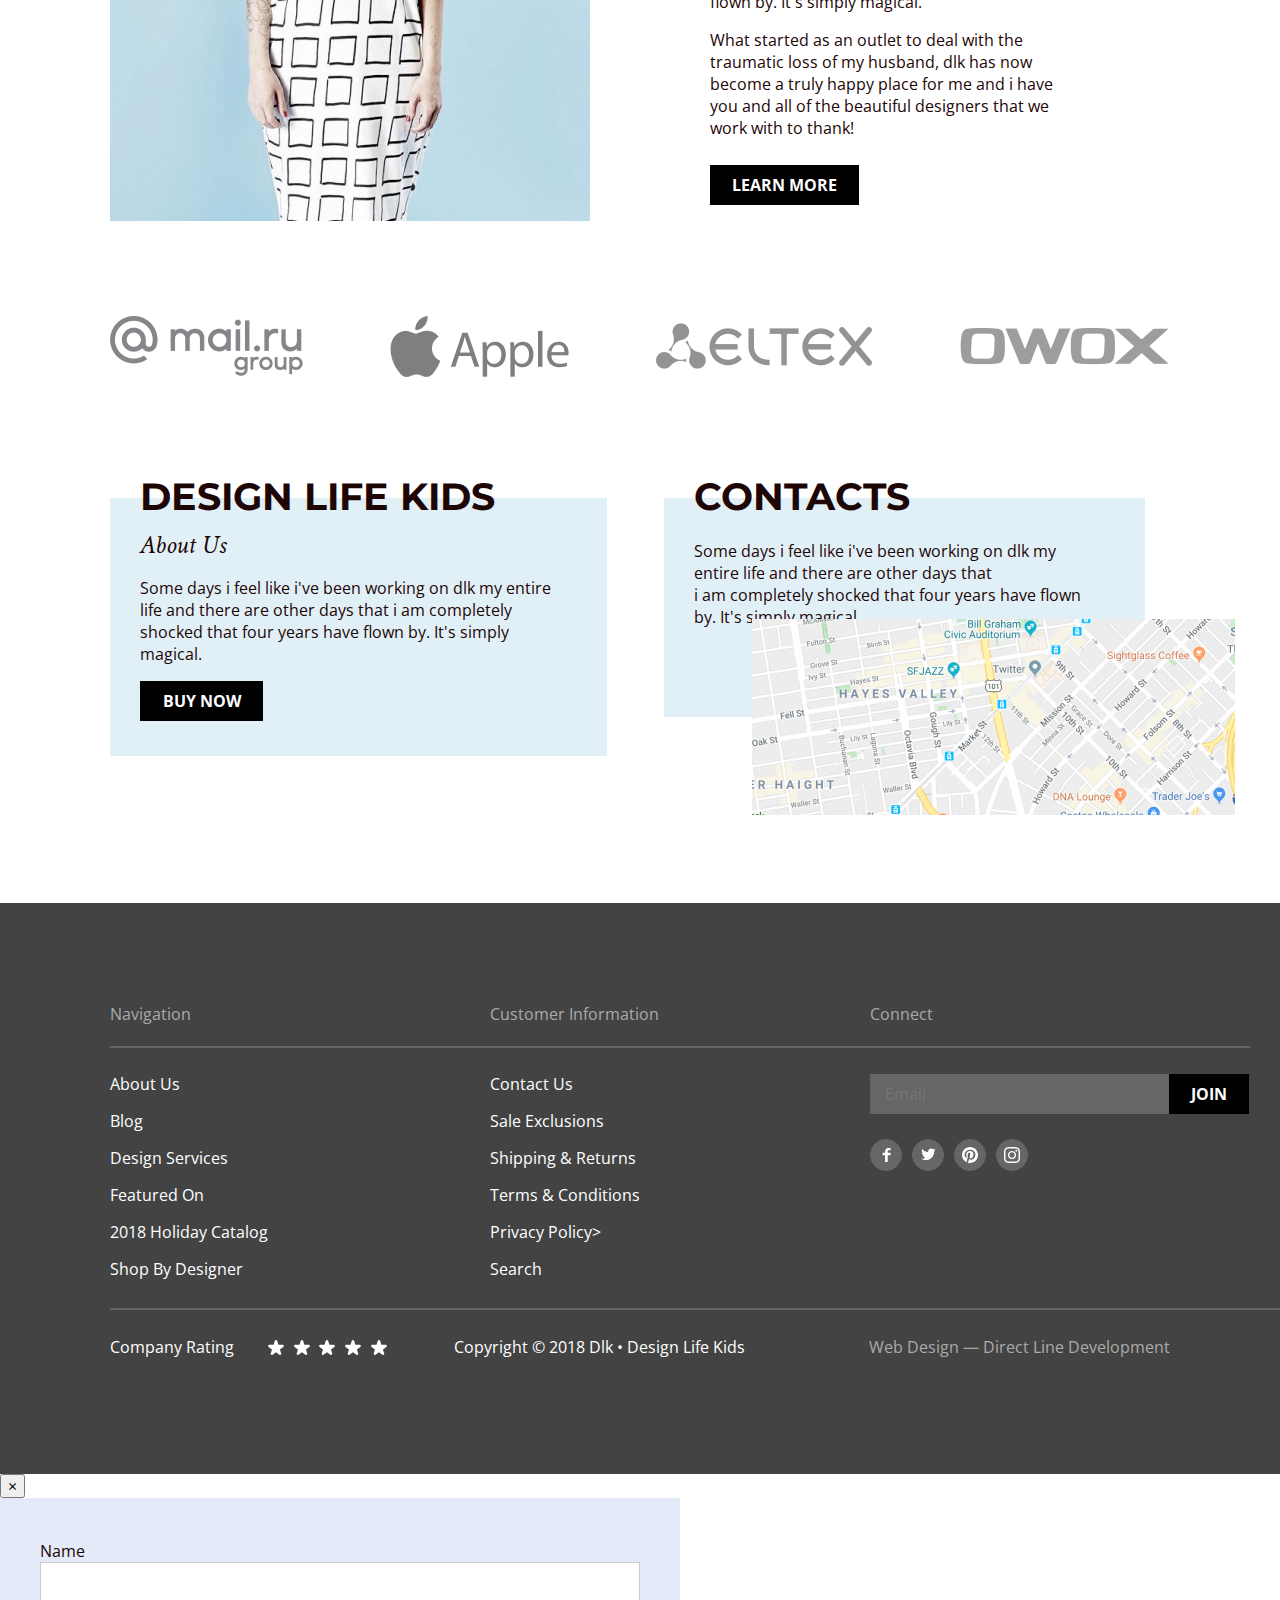
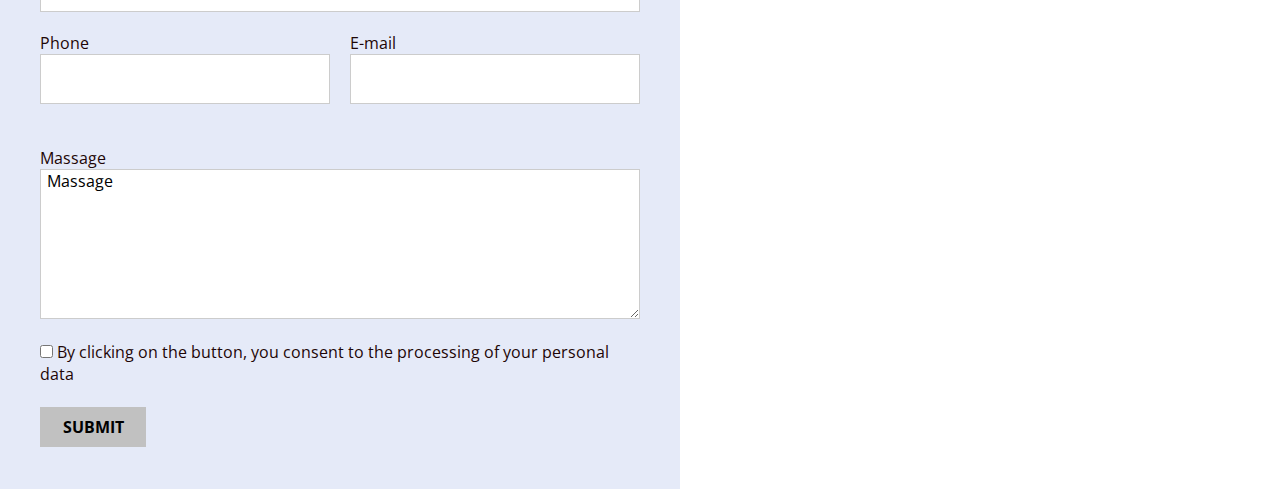
==== commit 2a80750b: "Add homework(#7)" ====
--- a/index.html
+++ b/index.html
@@ -6,6 +6,7 @@
     <meta name="viewport" content="width=device-width, initial-scale=1">
     <title>Document</title>
     <link href="https://fonts.googleapis.com/css2?family=Crimson+Text:ital,wght@1,400;1,700&family=Montserrat:wght@300;700&family=Open+Sans:wght@400;700&display=swap" rel="stylesheet">
+    <link rel="stylesheet" type="text/css" href="css/normalize.css">
     <link rel="stylesheet" type="text/css" href="css/style.css"> 
    <link rel="stylesheet" type="text/css" href="css/common.css">
 </head>
@@ -15,17 +16,17 @@
         <div class="container">
            
             <div class="header__wrapper">
-                <a href="index.html"><img class="header__img" src="./images/svg/dlk.svg" alt="Dlk-logo" width="100" height="52"></a>
+                <a class="header__logo" href="index.html"><img class="header__img" src="./images/svg/dlk.svg" alt="Dlk-logo" width="100" height="52"></a>
                 
                 <nav class="header__nav">
                     <ul class="header__nav-list">
                         <li class="header__nav-link"><a class="link-nav" href="blog.html">Blog</a></li>
                         <li class="header__nav-link"><a class="link-nav" href="catalog.html">Catalog</a></li>
-                        <li class="header__nav-link"><a class="link-nav" href="">About Us</a></li>
+                        <li class="header__nav-link"><a class="link-nav" href="#">About Us</a></li>
                     </ul>
                     
                     <div class="header__contact">
-                    <a class="header__search" href=""><img src="./images/svg/search.svg" alt="search-logo"></a> <a class="header__button" href="contact.html">Contact Us</a> </div>
+                    <a class="header__search" href="#"><img src="./images/svg/search.svg" alt="search-logo"></a> <a class="header__button" href="contact.html">Contact Us</a> </div>
                     
                 </nav>
                
@@ -47,16 +48,16 @@
                        
                         <ul class="intro__list">
                             <li class="intro__link">
-                                <button class="intro__btn-one"></button>
+                                <a class="intro__btn-one" href="#"></a>
                             </li>
                             <li class="intro__link">
-                                <button class="intro__btn"></button>
+                                <a class="intro__btn" href="#"> </a>
                             </li>
                             <li class="intro__link">
-                                <button class="intro__btn"></button>
+                               <a class="intro__btn" href="#"></a> 
                             </li>
                             <li class="intro__link">
-                                <button class="intro__btn"></button>
+                                <a class="intro__btn" href="#"></a>
                             </li>
                         </ul>
                         
@@ -64,7 +65,7 @@
                        <div class="intro__item">
                         <h1 class="intro__title">The oon noo collection</h1>
                         <p class="intro__subtitle">Designed in Slovenia</p>
-                        <button class="intro__button"><a class="button" href="#">Explore now</a></button>
+                        <button class="intro__button"><a class="intro__button-link" href="#">Explore now</a></button>
                         </div>
                    </div>
                    
@@ -164,33 +165,33 @@
         </section>
     </main>
     <footer class="footer">
-        <div class="container">
-            <div class="footer__wrapper">
-               <div class="footer__navigation">
+    <div class="container">
+        <div class="footer__wrapper">
+            <div class="footer__navigation">
                 <h4 class="footer__title">Navigation</h4>
                 <div class="footer__border"></div>
                 <ul class="footer__list">
-                    <li class="footer__link">About Us</li>
-                    <li class="footer__link">Blog</li>
-                    <li class="footer__link">Design Services</li>
-                    <li class="footer__link">Featured On</li>
-                    <li class="footer__link">2018 Holiday Catalog</li>
-                    <li class="footer__link">Shop By Designer</li>
+                    <li class="footer__link"><a class="footer__list-link" href="#">About Us</a></li>
+                    <li class="footer__link"><a class="footer__list-link" href="#">Blog</a></li>
+                    <li class="footer__link"><a class="footer__list-link" href="#">Design Services</a></li>
+                    <li class="footer__link"><a class="footer__list-link" href="#">Featured On</a></li>
+                    <li class="footer__link"><a class="footer__list-link" href="#">2018 Holiday Catalog</a></li>
+                    <li class="footer__link"><a class="footer__list-link" href="#">Shop By Designer</a></li>
                 </ul>
-                </div>
-                <div class="footer__customer">
+            </div>
+            <div class="footer__customer">
                 <h4 class="footer__title">Customer Information</h4>
                 <div class="footer__border"></div>
                 <ul class="footer__list">
-                    <li class="footer__link">Contact Us</li>
-                    <li class="footer__link">Sale Exclusions</li>
-                    <li class="footer__link">Shipping & Returns</li>
-                    <li class="footer__link">Terms & Conditions</li>
-                    <li class="footer__link">Privacy Policy></li>
-                    <li class="footer__link">Search</li>
+                    <li class="footer__link"><a class="footer__list-link" href="#">Contact Us</a></li>
+                    <li class="footer__link"><a class="footer__list-link" href="#">Sale Exclusions</a></li>
+                    <li class="footer__link"><a class="footer__list-link" href="#">Shipping & Returns</a></li>
+                    <li class="footer__link"><a class="footer__list-link" href="#">Terms & Conditions</a></li>
+                    <li class="footer__link"><a class="footer__list-link" href="#">Privacy Policy></a></li>
+                    <li class="footer__link"><a class="footer__list-link" href="#">Search</a></li>
                 </ul>
-                </div>
-                <div class="footer__connect">
+            </div>
+            <div class="footer__connect">
                 <h4 class="footer__title">Connect</h4>
                 <div class="footer__border"></div>
                 <form calss="footer__form" action="https://echo.htmlacademy.ru" method="post">
@@ -198,77 +199,102 @@
                     <button class="footer__button"><a class="button" href="https://echo.htmlacademy.ru">Join</a></button>
                 </form>
                 <ul class="footer__icon">
-                    <li class="footer__ic"> <img class="footer__img" src="./images/svg/facebook.svg" alt="face" width="30" height="30"> </li>
-                    <li class="footer__ic"> <img class="footer__img" src="./images/svg/pinterest.svg" alt="prin" width="30" height="30"> </li>
-                    <li class="footer__ic"> <img class="footer__img" src="./images/svg/twitter.svg" alt="twit" width="30" height="30"> </li>
-                    <li class="footer__ic"> <img class="footer__img" src="./images/svg/instagram.svg" alt="inst" width="30" height="30"> </li>
+                    <li class="footer__ic">
+                        <a class="footer__link-icon" href="#" aria-label="follow us facebook">
+                            <svg width="9" height="16" viewBox="0 0 9 16" fill="none" xmlns="http://www.w3.org/2000/svg" class="footer__svg">
+                                <path fill-rule="evenodd" clip-rule="evenodd" d="M8.55271 3.36723H6.29671C6.03071 3.36723 5.73372 3.71723 5.73372 4.18523V5.81423H8.55271V8.13523H5.73372V15.1052H3.07071V8.13523H0.657715V5.81423H3.07071V4.44723C3.07071 2.48823 4.43171 0.894226 6.29671 0.894226H8.55271V3.36723Z" fill="white" /> </svg>
+                        </a>
+                    </li>
+                    <li class="footer__ic">
+                        <a class="footer__link-icon" href="#" aria-label="follow us facebook">
+                            <svg width="15" height="13" viewBox="0 0 15 13" fill="none" xmlns="http://www.w3.org/2000/svg" class="footer__svg">
+                                <path fill-rule="evenodd" clip-rule="evenodd" d="M13.1006 3.28912C13.1056 3.41612 13.1096 3.54312 13.1096 3.67212C13.1096 7.57612 10.1366 12.0781 4.70258 12.0781C3.03458 12.0781 1.48058 11.5881 0.173584 10.7501C0.406584 10.7771 0.641584 10.7911 0.879584 10.7911C2.26358 10.7911 3.53758 10.3181 4.54858 9.52512C3.25558 9.50212 2.16558 8.64812 1.78758 7.47512C1.96858 7.51012 2.15458 7.52712 2.34458 7.52712C2.61358 7.52712 2.87458 7.49212 3.12258 7.42412C1.77158 7.15212 0.751584 5.95912 0.751584 4.52712V4.49012C1.15058 4.71112 1.60758 4.84412 2.09158 4.85912C1.29858 4.33012 0.777584 3.42612 0.777584 2.40012C0.777584 1.85912 0.922584 1.35212 1.17658 0.916122C2.63258 2.70312 4.81058 3.87912 7.26558 4.00212C7.21558 3.78512 7.19058 3.56012 7.19058 3.32812C7.19058 1.69712 8.51258 0.375122 10.1446 0.375122C10.9936 0.375122 11.7616 0.732122 12.2996 1.30712C12.9736 1.17612 13.6056 0.930122 14.1766 0.590122C13.9556 1.28112 13.4886 1.85912 12.8766 2.22512C13.4746 2.15412 14.0446 1.99612 14.5756 1.76012C14.1776 2.35212 13.6776 2.87312 13.1006 3.28912Z" fill="white" /> </svg>
+                        </a>
+                    </li>
+                    <li class="footer__ic">
+                        <a class="footer__link-icon" href="#" aria-label="follow us facebook">
+                            <svg width="16" height="16" viewBox="0 0 16 16" fill="none" xmlns="http://www.w3.org/2000/svg" class="footer__svg">
+                                <path fill-rule="evenodd" clip-rule="evenodd" d="M8.00047 0C3.58252 0 0 3.58158 0 8.00047C0 11.2754 1.97001 14.0902 4.78956 15.3273C4.76698 14.7694 4.78579 14.0977 4.92785 13.49C5.08214 12.8408 5.95708 9.1313 5.95708 9.1313C5.95708 9.1313 5.70212 8.62045 5.70212 7.865C5.70212 6.6796 6.38984 5.79432 7.24502 5.79432C7.97225 5.79432 8.3241 6.34092 8.3241 6.99571C8.3241 7.7267 7.85747 8.82084 7.61757 9.83407C7.41718 10.6836 8.04281 11.3751 8.88011 11.3751C10.3957 11.3751 11.4165 9.42859 11.4165 7.12177C11.4165 5.36908 10.2358 4.05668 8.08796 4.05668C5.66167 4.05668 4.14982 5.86582 4.14982 7.88663C4.14982 8.5847 4.35491 9.07579 4.67666 9.45587C4.82531 9.6318 4.84506 9.70142 4.79144 9.90275C4.75381 10.0486 4.66537 10.4042 4.62868 10.5444C4.57506 10.7466 4.41136 10.82 4.22885 10.7448C3.11025 10.2885 2.58999 9.0645 2.58999 7.68813C2.58999 5.41612 4.50638 2.68972 8.30717 2.68972C11.3619 2.68972 13.3724 4.90151 13.3724 7.27324C13.3724 10.4117 11.6282 12.7562 9.05509 12.7562C8.19239 12.7562 7.37955 12.2895 7.10108 11.7599C7.10108 11.7599 6.63633 13.6029 6.53848 13.9585C6.36914 14.5747 6.03704 15.1919 5.73317 15.6717C6.45287 15.8843 7.21303 16 8.00047 16C12.4184 16 16 12.4184 16 8.00047C16 3.58158 12.4184 0 8.00047 0Z" fill="white" /> </svg>
+                        </a>
+                    </li>
+                    <li class="footer__ic">
+                        <a class="footer__link-icon" href="#" aria-label="follow us facebook">
+                            <svg width="16" height="16" viewBox="0 0 16 16" fill="none" xmlns="http://www.w3.org/2000/svg" class="footer__svg">
+                                <path fill-rule="evenodd" clip-rule="evenodd" d="M8.00003 0C5.82733 0 5.5549 0.0092 4.70163 0.0481333C3.8501 0.0869667 3.26857 0.222233 2.7597 0.42C2.23363 0.624433 1.7875 0.897967 1.3427 1.3427C0.897967 1.7875 0.624433 2.23363 0.42 2.7597C0.222233 3.26857 0.0869667 3.8501 0.0481333 4.7016C0.0092 5.5549 0 5.82733 0 8C0 10.1727 0.0092 10.4451 0.0481333 11.2984C0.0869667 12.1499 0.222233 12.7314 0.42 13.2403C0.624433 13.7664 0.897967 14.2125 1.3427 14.6573C1.7875 15.102 2.23363 15.3756 2.7597 15.58C3.26857 15.7778 3.8501 15.913 4.70163 15.9519C5.5549 15.9908 5.82733 16 8.00003 16C10.1727 16 10.4451 15.9908 11.2984 15.9519C12.1499 15.913 12.7314 15.7778 13.2403 15.58C13.7664 15.3756 14.2125 15.102 14.6573 14.6573C15.102 14.2125 15.3756 13.7664 15.58 13.2403C15.7778 12.7314 15.913 12.1499 15.9519 11.2984C15.9908 10.4451 16 10.1727 16 8C16 5.82733 15.9908 5.5549 15.9519 4.7016C15.913 3.8501 15.7778 3.26857 15.58 2.7597C15.3756 2.23363 15.102 1.7875 14.6573 1.3427C14.2125 0.897967 13.7664 0.624433 13.2403 0.42C12.7314 0.222233 12.1499 0.0869667 11.2984 0.0481333C10.4451 0.0092 10.1727 0 8.00003 0ZM8.00003 1.44143C10.1361 1.44143 10.3891 1.4496 11.2327 1.4881C12.0127 1.52367 12.4363 1.65397 12.7182 1.76353C13.0916 1.90867 13.3581 2.08203 13.638 2.362C13.918 2.6419 14.0913 2.9084 14.2365 3.28183C14.346 3.56373 14.4763 3.98733 14.5119 4.7673C14.5504 5.61087 14.5586 5.8639 14.5586 8C14.5586 10.1361 14.5504 10.3891 14.5119 11.2327C14.4763 12.0127 14.346 12.4363 14.2365 12.7182C14.0913 13.0916 13.918 13.3581 13.638 13.638C13.3581 13.918 13.0916 14.0913 12.7182 14.2365C12.4363 14.346 12.0127 14.4763 11.2327 14.5119C10.3892 14.5504 10.1363 14.5586 8.00003 14.5586C5.86373 14.5586 5.61077 14.5504 4.7673 14.5119C3.98733 14.4763 3.56373 14.346 3.28183 14.2365C2.9084 14.0913 2.64193 13.918 2.36197 13.638C2.08207 13.3581 1.90867 13.0916 1.76353 12.7182C1.65397 12.4363 1.52367 12.0127 1.4881 11.2327C1.4496 10.3891 1.44143 10.1361 1.44143 8C1.44143 5.8639 1.4496 5.61087 1.4881 4.7673C1.52367 3.98733 1.65397 3.56373 1.76353 3.28183C1.90867 2.9084 2.08203 2.6419 2.36197 2.362C2.64193 2.08203 2.9084 1.90867 3.28183 1.76353C3.56373 1.65397 3.98733 1.52367 4.7673 1.4881C5.61087 1.4496 5.8639 1.44143 8.00003 1.44143ZM3.8919 8C3.8919 5.73113 5.73113 3.8919 8.00003 3.8919C10.2689 3.8919 12.1081 5.73113 12.1081 8C12.1081 10.2689 10.2689 12.1081 8.00003 12.1081C5.73113 12.1081 3.8919 10.2689 3.8919 8ZM8.00003 10.6667C6.52723 10.6667 5.33333 9.47277 5.33333 8C5.33333 6.52723 6.52723 5.33333 8.00003 5.33333C9.47277 5.33333 10.6667 6.52723 10.6667 8C10.6667 9.47277 9.47277 10.6667 8.00003 10.6667ZM12.2704 4.68957C12.8006 4.68957 13.2304 4.2598 13.2304 3.7296C13.2304 3.1994 12.8006 2.76957 12.2704 2.76957C11.7402 2.76957 11.3104 3.1994 11.3104 3.7296C11.3104 4.2598 11.7402 4.68957 12.2704 4.68957Z" fill="white" /> </svg>
+                        </a>
+                    </li>
                 </ul>
-                </div>
-               </div>
-               
-               <div class="footer__border-bottom"></div>
-                <div class="footer__bottom">
-                 <div class="footer__bottom-rating">
-                       <p class="footer__bottom-title">Company Rating </p>
-                        <ul class="footer__bottom-list">
-                           
-                            <li class="footer__star">
-                                
-                                </li>
-                                
-                                <li class="footer__star">
-                                    
-                                </li>
-                                
-                                <li class="footer__star">
-                                    
-                                </li>
-                                
-                                <li class="footer__star">
-                                    
-                                </li>
-                                
-                                <li class="footer__star">
-                                    
-                            </li>
-                        </ul>
-                    </div>
-                    <p class="footer__bottom-title">Copyright © 2018 Dlk • Design Life Kids</p>
-                    <p class="footer__title-web">Web Design — Direct Line Development</p>
-                
-             </div>
+            </div>
         </div>
-    </footer>
-    <section class="popup" id="popup1">
-        <button type="button">&times;</button>
-        <form class="popup__form" action="" method="post">
-           <div class="popup__wrapper">
+        <div class="footer__border-bottom"></div>
+   <div class="footer__bottom">
+    <div class="footer__bottom-rating">
+        <p class="footer__bottom-title"><a class="footer__title-link" href="#">Company Rating</a></p>
+        <ul class="footer__bottom-list">
+            <li class="footer__star">
+                <a class="footer__star-link" href="#" aria-label="star">
+                    <svg width="17" height="17" viewBox="0 0 14 13" fill="none" xmlns="http://www.w3.org/2000/svg" class="star__svg">
+                        <path d="M5.60845 0.927052C5.9078 0.0057416 7.21121 0.00574088 7.51056 0.927052L8.58013 4.21885H12.0413C13.0101 4.21885 13.4128 5.45846 12.6291 6.02786L9.82895 8.06231L10.8985 11.3541C11.1979 12.2754 10.1434 13.0415 9.35968 12.4721L6.55951 10.4377L3.75934 12.4721C2.97563 13.0415 1.92115 12.2754 2.2205 11.3541L3.29007 8.06231L0.4899 6.02787C-0.293814 5.45846 0.108961 4.21885 1.07768 4.21885H4.53888L5.60845 0.927052Z" fill="white" /> </svg>
+                </a>
+            </li>
+            <li class="footer__star">
+                <a class="footer__star-link" href="#" aria-label="star">
+                    <svg width="17" height="17" viewBox="0 0 14 13" fill="none" xmlns="http://www.w3.org/2000/svg" class="star__svg">
+                        <path d="M5.60845 0.927052C5.9078 0.0057416 7.21121 0.00574088 7.51056 0.927052L8.58013 4.21885H12.0413C13.0101 4.21885 13.4128 5.45846 12.6291 6.02786L9.82895 8.06231L10.8985 11.3541C11.1979 12.2754 10.1434 13.0415 9.35968 12.4721L6.55951 10.4377L3.75934 12.4721C2.97563 13.0415 1.92115 12.2754 2.2205 11.3541L3.29007 8.06231L0.4899 6.02787C-0.293814 5.45846 0.108961 4.21885 1.07768 4.21885H4.53888L5.60845 0.927052Z" fill="white" /> </svg>
+                </a>
+            </li>
+            <li class="footer__star">
+                <a class="footer__star-link" href="#" aria-label="star">
+                    <svg width="17" height="17" viewBox="0 0 14 13" fill="none" xmlns="http://www.w3.org/2000/svg" class="star__svg">
+                        <path d="M5.60845 0.927052C5.9078 0.0057416 7.21121 0.00574088 7.51056 0.927052L8.58013 4.21885H12.0413C13.0101 4.21885 13.4128 5.45846 12.6291 6.02786L9.82895 8.06231L10.8985 11.3541C11.1979 12.2754 10.1434 13.0415 9.35968 12.4721L6.55951 10.4377L3.75934 12.4721C2.97563 13.0415 1.92115 12.2754 2.2205 11.3541L3.29007 8.06231L0.4899 6.02787C-0.293814 5.45846 0.108961 4.21885 1.07768 4.21885H4.53888L5.60845 0.927052Z" fill="white" /> </svg>
+                </a>
+            </li>
+            <li class="footer__star">
+                <a class="footer__star-link" href="#" aria-label="star">
+                    <svg width="17" height="17" viewBox="0 0 14 13" fill="none" xmlns="http://www.w3.org/2000/svg" class="star__svg">
+                        <path d="M5.60845 0.927052C5.9078 0.0057416 7.21121 0.00574088 7.51056 0.927052L8.58013 4.21885H12.0413C13.0101 4.21885 13.4128 5.45846 12.6291 6.02786L9.82895 8.06231L10.8985 11.3541C11.1979 12.2754 10.1434 13.0415 9.35968 12.4721L6.55951 10.4377L3.75934 12.4721C2.97563 13.0415 1.92115 12.2754 2.2205 11.3541L3.29007 8.06231L0.4899 6.02787C-0.293814 5.45846 0.108961 4.21885 1.07768 4.21885H4.53888L5.60845 0.927052Z" fill="white" /> </svg>
+                </a>
+            </li>
+            <li class="footer__star">
+                <a class="footer__star-link" href="#" aria-label="star">
+                    <svg width="17" height="17" viewBox="0 0 14 13" fill="none" xmlns="http://www.w3.org/2000/svg" class="star__svg">
+                        <path d="M5.60845 0.927052C5.9078 0.0057416 7.21121 0.00574088 7.51056 0.927052L8.58013 4.21885H12.0413C13.0101 4.21885 13.4128 5.45846 12.6291 6.02786L9.82895 8.06231L10.8985 11.3541C11.1979 12.2754 10.1434 13.0415 9.35968 12.4721L6.55951 10.4377L3.75934 12.4721C2.97563 13.0415 1.92115 12.2754 2.2205 11.3541L3.29007 8.06231L0.4899 6.02787C-0.293814 5.45846 0.108961 4.21885 1.07768 4.21885H4.53888L5.60845 0.927052Z" fill="white" /> </svg>
+                </a>
+            </li>
+        </ul>
+    </div>
+    <p class="footer__bottom-subtitle">Copyright © 2018 Dlk • Design Life Kids</p>
+    <p class="footer__title-web">Web Design — Direct Line Development</p>
+</div>
+</div>
+</footer>
+<section class="popup" id="popup1">
+    <button type="button">&times;</button>
+    <form class="popup__form" action="" method="post">
+        <div class="popup__wrapper">
             <div class="popup__name">
                 <label for="name-input">Name</label>
-                <input class="popup__form-name" id="name-input" type="text" ></div>
-                
-                <div class="popup__form-wrap">
-            <div class="popup__phone">
-                <label for="phone-input">Phone</label>
-                <input class="popup__phone-email" id="phone-input" type="text"> </div>
-            <div class="popup__email">
-                <label for="email-input">E-mail</label>
-                <input class="popup__phone-email" id="email-input" type="email"> </div>
-                </div>
-                
+                <input class="popup__form-name" id="name-input" type="text"> </div>
+            <div class="popup__form-wrap">
+                <div class="popup__phone">
+                    <label for="phone-input">Phone</label>
+                    <input class="popup__phone-email" id="phone-input" type="text"> </div>
+                <div class="popup__email">
+                    <label for="email-input">E-mail</label>
+                    <input class="popup__phone-email" id="email-input" type="email"> </div>
+            </div>
             <div class="popup__massage">
                 <label for="textarea">Massage</label>
-                <textarea class="popup__textarea"  id="textarea"> Massage </textarea>
+                <textarea class="popup__textarea" id="textarea"> Massage </textarea>
             </div>
             <div class="popup__consent">
                 <input id="check-consent" type="checkbox">
                 <label class="popup__text" for="check-consent">By clicking on the button, you consent to the processing of your personal data </label>
             </div>
             <button class="popup__button" type="button">Submit</button>
-            </div>
-        </form>
-    </section>
+        </div>
+    </form>
+</section>
 </body>
 
 </html>
-
--- a/css/style.css
+++ b/css/style.css
@@ -30,6 +30,7 @@
     list-style: none;
 }
 .intro__btn-one {
+    display: block;
     margin-bottom: 11px;
     width: 31px;
     height: 3px;
@@ -45,8 +46,13 @@
     background-color: #D6CAC2;
     border: 0;
 }
+
+.intro__btn:hover{
+    background-color: #725F5B;
+}
 .intro__item {
     margin-left: 71px;
+    margin-bottom: 73px;
 }
 .intro__title {
     font-family: 'Montserrat', sans-serif;
@@ -73,9 +79,28 @@
 .intro__button {
     padding: 9px 22px;
     text-transform: uppercase;
-    margin-bottom: 73px;
+    
     background-color: black;
     border: 0;
+}
+.intro__button:hover{
+    background-color: #C29974;
+}
+.intro__button:active{
+    background-color: #CFAF91;
+}
+.intro__button-link{
+    font-weight: bold;
+    font-size: 16px;
+    line-height: 22px;
+    text-decoration: none;
+    color: #fff;
+}
+.intro__button-link:hover{
+    background-color: #C29974;
+}
+.intro__button-link:active{
+    background-color: #CFAF91;
 }
 .intro__content-block {
     background-color: #C29974;
@@ -323,7 +348,7 @@
     padding-left: 30px;
     padding-right: 30px;
     padding-right: 30px;
-    margin-right: 24px;
+    margin-right: 25px;
     background-color: #E1F0F7;
     box-sizing: border-box;
 }
--- a/css/common.css
+++ b/css/common.css
@@ -21,13 +21,18 @@
     text-transform: uppercase;
     text-decoration: none;
 }
+.link-nav:hover{
+    opacity: 0.5;
+}
+.link-nav:active{
+    opacity: 0.2;
+}
 .link {
     font-family: 'Crimson Text', serif;
     font-style: italic;
     font-weight: normal;
     font-size: 20px;
     line-height: 25px;
-    color: #000;
     text-decoration: none;
     color: #1E0606;
 }
@@ -37,6 +42,7 @@
     line-height: 22px;
     text-decoration: none;
     color: #fff;
+    text-transform: uppercase;
 }
 
 
@@ -51,6 +57,12 @@
 .header__wrapper {
     display: flex;
 }
+.header__logo:hover{
+    opacity: 0.5;
+}
+.header__logo:active{
+    opacity: 0.2;
+}
 .header__nav {
     display: flex;
     justify-content: space-between;
@@ -66,6 +78,12 @@
 }
 .header__search {
     margin-right: 24px;
+}
+.header__search:hover{
+    opacity: 0.5;
+}
+.header__search:active{
+    opacity: 0.2;
 }
 .header__button {
     font-weight: bold;
@@ -75,7 +93,12 @@
     text-transform: uppercase;
     text-decoration: none;
 }
-
+.header__button:hover{
+    opacity: 0.5;
+}
+.header__button:active{
+    opacity: 0.2;
+}
 
 /*Footer
 ==================*/
@@ -93,6 +116,7 @@
     font-weight: normal;
     font-size: 16px;
     line-height: 22px;
+    margin-top: 0;
     color: #AAAAAA;
 }
 .footer__border{
@@ -116,9 +140,14 @@
     padding-left: 15px;
     margin-top: 1px;
     border: 0;
-    background-color:#6666;
-    box-sizing: border-box;
-}
+    background-color:#666;
+    box-sizing: border-box;
+}
+.footer__email:hover{
+    border: 1px solid #FFFDFD;
+    
+}
+
 .footer__button {
     padding: 9px 22px;
     text-align: center;
@@ -130,13 +159,14 @@
 }
 .footer__icon {
     display: flex;
+    align-items: center;
     padding-left: 0;
     padding-top: 25px;
     margin: 0;
     list-style: none;
 }
 .footer__ic {
-    margin-right: 10px;
+   margin-right: 10px;
 }
 
 .footer__bottom {
@@ -144,36 +174,99 @@
     justify-content: space-between;
     align-items: flex-end;
 }
+.footer__link-icon{
+    display: flex;
+    width: 30px;
+    height: 30px;
+    border: 1px solid #666666;
+    border-radius:50%;
+    background: #666666;
+    margin: 0;
+}
+.footer__link-icon:hover{
+opacity: 0.5;
+}
+.footer__link-icon:active{
+opacity: 0.2;
+}
+.footer__svg{
+    display: block;
+    margin: auto;
+}
+.footer__svg:hover{
+    opacity: 0.5;
+}
+.footer__svg:active{
+    opacity: 0.2;
+}
 .footer__border-bottom{
-    margin-bottom: 23px;
+    margin-bottom: 26px;
     width: 1180px;
     box-sizing: border-box;
     border: 1px solid #666666;
 }
 .footer__bottom-rating {
-    display: inline-flex;
+    display: flex;
+    align-items: center;
 }
 .footer__bottom-title{
+    margin-top: 0;
     color:#fff;
 }
+.footer__title-link{
+    color: #fff;
+    text-decoration: none;
+}
+.footer__title-link:hover{
+    color: #C29974;
+}
 .footer__bottom-list {
     display: flex;
     align-items: center;
+    margin-top: 0;
+    margin-bottom: 14px;
     padding-left: 25px;
     list-style: none;
+}
+.footer__list-link{
+    color: #fff;
+    text-decoration: none;
+}
+.footer__list-link:hover{
+    opacity: 0.5;
+}
+.footer__list-link:active{
+    opacity: 0.2;
 }
 .footer__star{
     width: 17px;
     height: 17px;
     border:0;
-    margin-left: 2.8px;
+    margin-left: 8.8px;
     background-repeat: no-repeat;
     background-size: 17px auto;
-    background-image: url(../images/svg/Star.svg);
+}
+.star__svg:hover{
+    background-image:#836E5B;
+    opacity: 0.2;
+}
+.star__svg:active{
+    background-image: #C29974;
+    opacity: 0.5;
+}
+.footer__bottom-subtitle{
+    margin-left: -57px;
+    margin-top: 0;
+    color: #fff;
 }
 .footer__title-web {
     font-weight: normal;
     font-size: 16px;
     line-height: 22px;
+    margin-top: 0;
     color: #AAAAAA;
+}
+.footer__title-web:hover{
+    text-decoration-line: underline;
+    color:#fff;
 }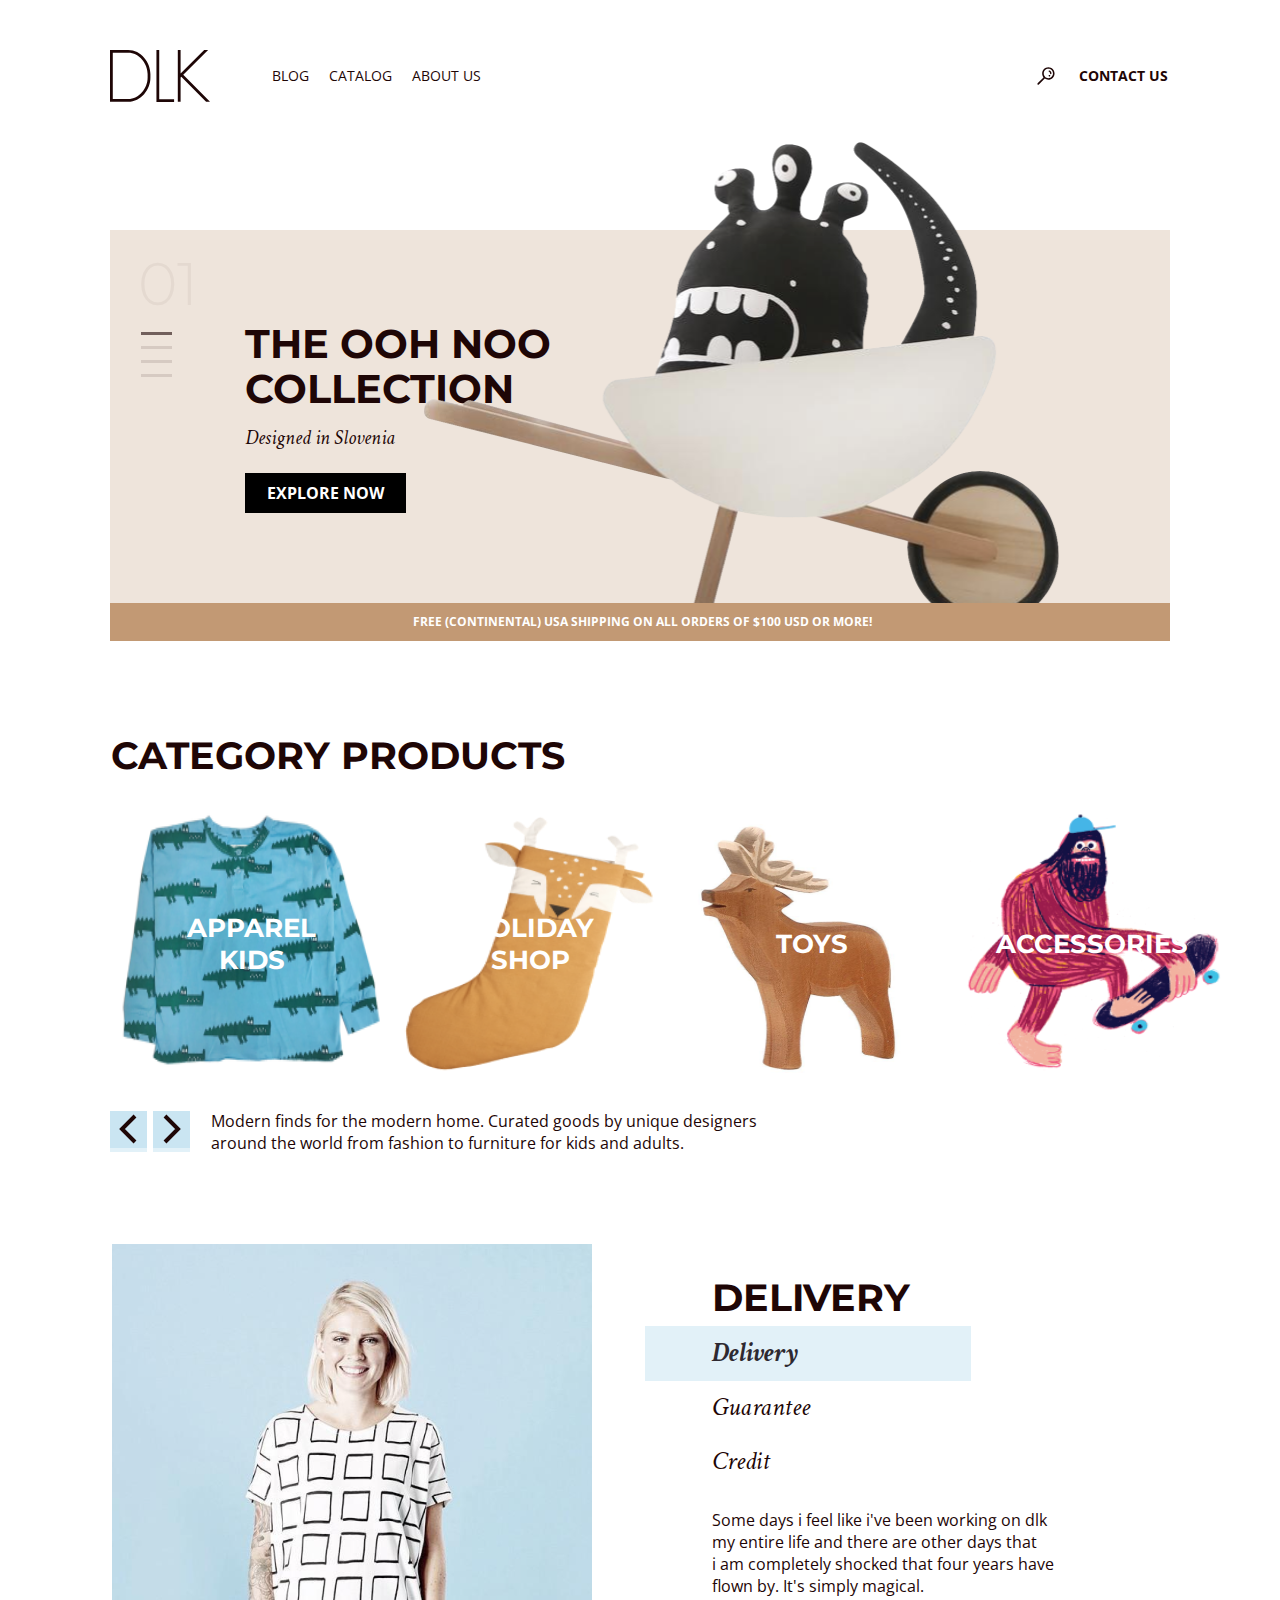
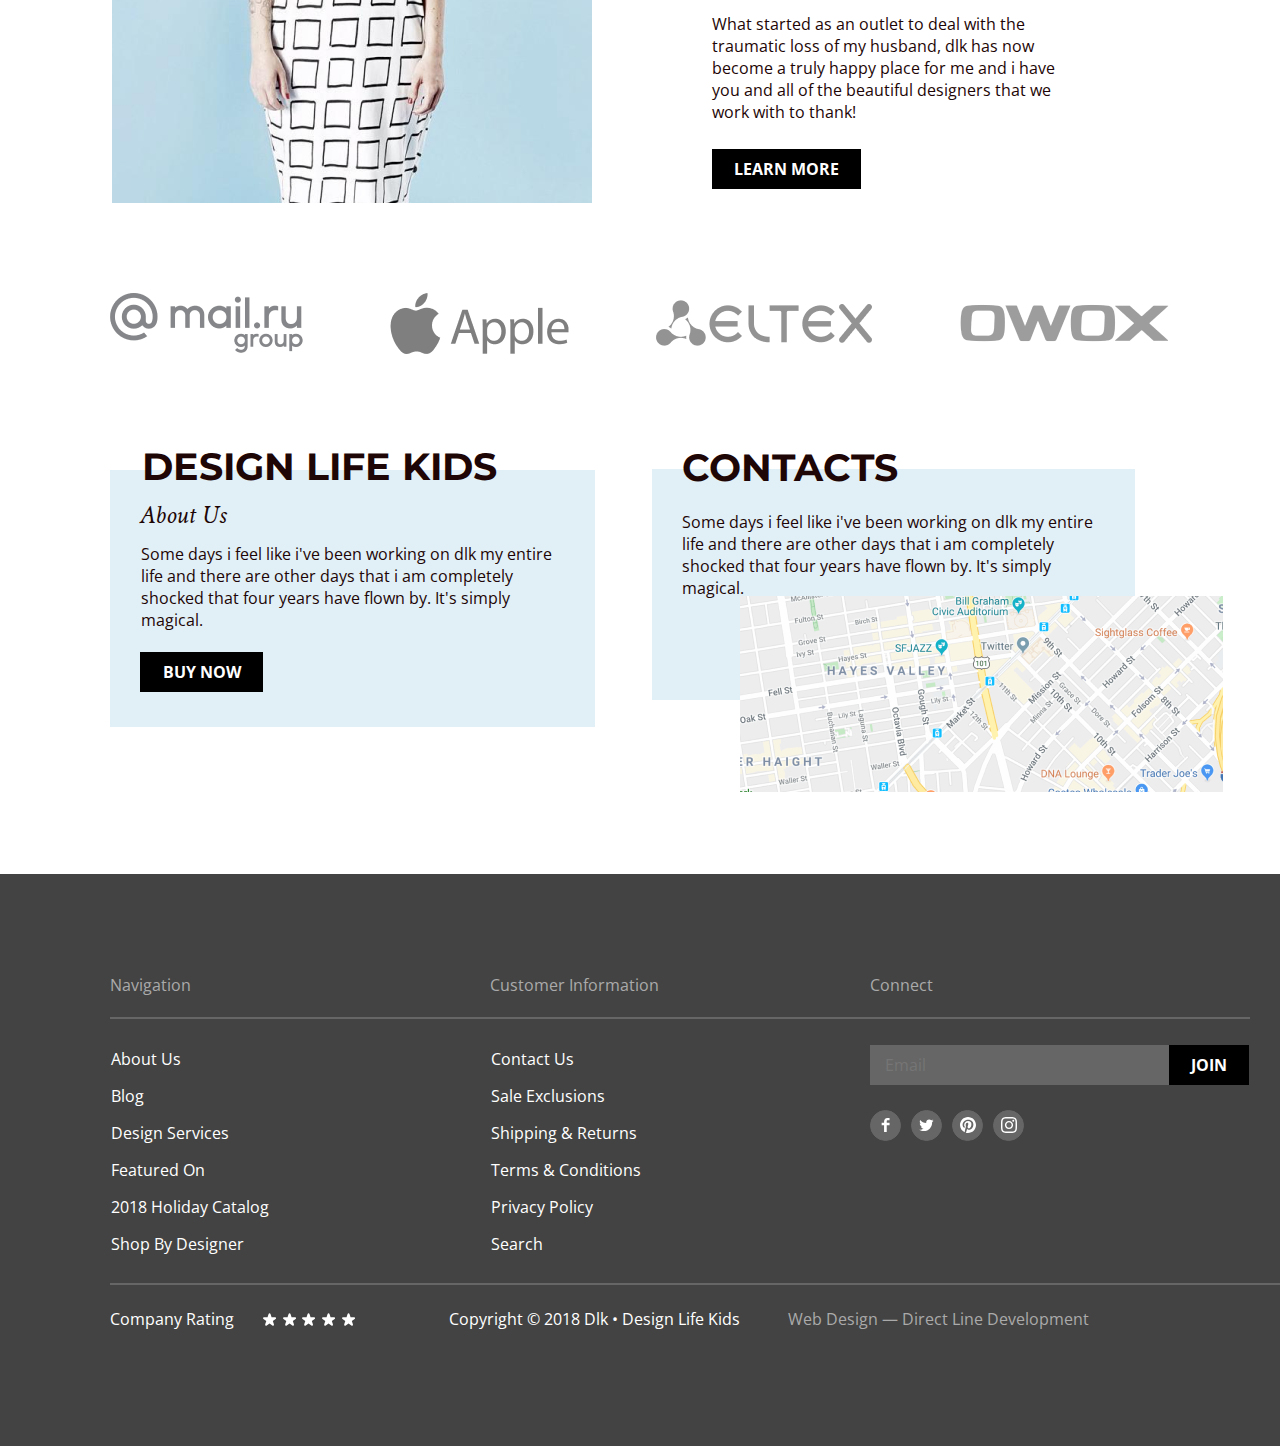
==== commit b02c149e: "Add homework(#8)" ====
--- a/index.html
+++ b/index.html
@@ -63,7 +63,7 @@
                         
                         
                        <div class="intro__item">
-                        <h1 class="intro__title">The oon noo collection</h1>
+                        <h1 class="intro__title">The ooh noo collection</h1>
                         <p class="intro__subtitle">Designed in Slovenia</p>
                         <button class="intro__button"><a class="intro__button-link" href="#">Explore now</a></button>
                         </div>
@@ -75,21 +75,23 @@
                 <div class="intro__content-block">
                     <p class="itro__content">Free (continental) USA shipping on all orders of $100 USD or more!</p>
                 </div>
-            </div>
+                
+            </div>
+            
         </section>
         <section class="services">
             <div class="container">
                 <div class="services__wrapper">
                     <h2 class="services__title">Category Products</h2>
                     <ul class="services__list">
-                        <li class="services__block"> <img class="services__img" src="images/service1.png" alt="service-1" width="280" height="270">
-                            <h3 class="services__sub-one">Apparel Kids</h3> </li>
-                        <li class="services__block"> <img class="services__img" src="images/service2.png" alt="service-2" width="280" height="270">
-                            <h3 class="services__sub-two">Holiday Shop</h3> </li>
-                        <li class="services__block"> <img class="services__img" src="images/service3.png" alt="service-3" width="280" height="270">
-                            <h3 class="services__sub-three">Toys</h3> </li>
-                        <li class="services__block"> <img class="services__img" src="images/service4.png" alt="service-4" width="280" height="270">
-                            <h3 class="services__sub-four">Accessories</h3> </li>
+                        <li class="services__block"><a class="services__link" href="#"> <img class="services__img" src="images/service1.png" alt="service-1" width="280" height="270">
+                            <h3 class="services__sub-one">Apparel Kids</h3></a></li>
+                        <li class="services__block"><a class="services__link" href="#"> <img class="services__img" src="images/service2.png" alt="service-2" width="280" height="270">
+                            <h3 class="services__sub-two">Holiday Shop</h3></a> </li>
+                        <li class="services__block"> <a class="services__link" href="toys.html"><img class="services__img" src="images/service3.png" alt="service-3" width="280" height="270">
+                            <h3 class="services__sub-three">Toys</h3></a></li>
+                        <li class="services__block"><a class="services__link" href="#"> <img class="services__img" src="images/service4.png" alt="service-4" width="280" height="270">
+                            <h3 class="services__sub-four">Accessories</h3></a></li>
                     </ul>
                     <div class="services__select">
                         <button class="services__btn"><svg width="37" height="37" viewBox="0 0 37 37" fill="none" xmlns="http://www.w3.org/2000/svg">
@@ -120,7 +122,7 @@
                 <div class="delivery__content">
                     <h2 class="delivery__title">Delivery</h2>
                     <ul class="delivery__list">
-                        <li class="delivery__category">Delivery</li>
+                        <li class="delivery__category-one"><div class="delivery__border"></div>Delivery</li>
                         <li class="delivery__category">Guarantee</li>
                         <li class="delivery__category">Credit</li>
                     </ul>
@@ -187,7 +189,7 @@
                     <li class="footer__link"><a class="footer__list-link" href="#">Sale Exclusions</a></li>
                     <li class="footer__link"><a class="footer__list-link" href="#">Shipping & Returns</a></li>
                     <li class="footer__link"><a class="footer__list-link" href="#">Terms & Conditions</a></li>
-                    <li class="footer__link"><a class="footer__list-link" href="#">Privacy Policy></a></li>
+                    <li class="footer__link"><a class="footer__list-link" href="#">Privacy Policy</a></li>
                     <li class="footer__link"><a class="footer__list-link" href="#">Search</a></li>
                 </ul>
             </div>
@@ -233,31 +235,31 @@
         <ul class="footer__bottom-list">
             <li class="footer__star">
                 <a class="footer__star-link" href="#" aria-label="star">
-                    <svg width="17" height="17" viewBox="0 0 14 13" fill="none" xmlns="http://www.w3.org/2000/svg" class="star__svg">
-                        <path d="M5.60845 0.927052C5.9078 0.0057416 7.21121 0.00574088 7.51056 0.927052L8.58013 4.21885H12.0413C13.0101 4.21885 13.4128 5.45846 12.6291 6.02786L9.82895 8.06231L10.8985 11.3541C11.1979 12.2754 10.1434 13.0415 9.35968 12.4721L6.55951 10.4377L3.75934 12.4721C2.97563 13.0415 1.92115 12.2754 2.2205 11.3541L3.29007 8.06231L0.4899 6.02787C-0.293814 5.45846 0.108961 4.21885 1.07768 4.21885H4.53888L5.60845 0.927052Z" fill="white" /> </svg>
-                </a>
-            </li>
-            <li class="footer__star">
-                <a class="footer__star-link" href="#" aria-label="star">
-                    <svg width="17" height="17" viewBox="0 0 14 13" fill="none" xmlns="http://www.w3.org/2000/svg" class="star__svg">
-                        <path d="M5.60845 0.927052C5.9078 0.0057416 7.21121 0.00574088 7.51056 0.927052L8.58013 4.21885H12.0413C13.0101 4.21885 13.4128 5.45846 12.6291 6.02786L9.82895 8.06231L10.8985 11.3541C11.1979 12.2754 10.1434 13.0415 9.35968 12.4721L6.55951 10.4377L3.75934 12.4721C2.97563 13.0415 1.92115 12.2754 2.2205 11.3541L3.29007 8.06231L0.4899 6.02787C-0.293814 5.45846 0.108961 4.21885 1.07768 4.21885H4.53888L5.60845 0.927052Z" fill="white" /> </svg>
-                </a>
-            </li>
-            <li class="footer__star">
-                <a class="footer__star-link" href="#" aria-label="star">
-                    <svg width="17" height="17" viewBox="0 0 14 13" fill="none" xmlns="http://www.w3.org/2000/svg" class="star__svg">
-                        <path d="M5.60845 0.927052C5.9078 0.0057416 7.21121 0.00574088 7.51056 0.927052L8.58013 4.21885H12.0413C13.0101 4.21885 13.4128 5.45846 12.6291 6.02786L9.82895 8.06231L10.8985 11.3541C11.1979 12.2754 10.1434 13.0415 9.35968 12.4721L6.55951 10.4377L3.75934 12.4721C2.97563 13.0415 1.92115 12.2754 2.2205 11.3541L3.29007 8.06231L0.4899 6.02787C-0.293814 5.45846 0.108961 4.21885 1.07768 4.21885H4.53888L5.60845 0.927052Z" fill="white" /> </svg>
-                </a>
-            </li>
-            <li class="footer__star">
-                <a class="footer__star-link" href="#" aria-label="star">
-                    <svg width="17" height="17" viewBox="0 0 14 13" fill="none" xmlns="http://www.w3.org/2000/svg" class="star__svg">
-                        <path d="M5.60845 0.927052C5.9078 0.0057416 7.21121 0.00574088 7.51056 0.927052L8.58013 4.21885H12.0413C13.0101 4.21885 13.4128 5.45846 12.6291 6.02786L9.82895 8.06231L10.8985 11.3541C11.1979 12.2754 10.1434 13.0415 9.35968 12.4721L6.55951 10.4377L3.75934 12.4721C2.97563 13.0415 1.92115 12.2754 2.2205 11.3541L3.29007 8.06231L0.4899 6.02787C-0.293814 5.45846 0.108961 4.21885 1.07768 4.21885H4.53888L5.60845 0.927052Z" fill="white" /> </svg>
-                </a>
-            </li>
-            <li class="footer__star">
-                <a class="footer__star-link" href="#" aria-label="star">
-                    <svg width="17" height="17" viewBox="0 0 14 13" fill="none" xmlns="http://www.w3.org/2000/svg" class="star__svg">
+                    <svg width="14" height="13" viewBox="0 0 14 13" fill="none" xmlns="http://www.w3.org/2000/svg" class="star__svg">
+                        <path d="M5.60845 0.927052C5.9078 0.0057416 7.21121 0.00574088 7.51056 0.927052L8.58013 4.21885H12.0413C13.0101 4.21885 13.4128 5.45846 12.6291 6.02786L9.82895 8.06231L10.8985 11.3541C11.1979 12.2754 10.1434 13.0415 9.35968 12.4721L6.55951 10.4377L3.75934 12.4721C2.97563 13.0415 1.92115 12.2754 2.2205 11.3541L3.29007 8.06231L0.4899 6.02787C-0.293814 5.45846 0.108961 4.21885 1.07768 4.21885H4.53888L5.60845 0.927052Z" fill="white" /> </svg>
+                </a>
+            </li>
+            <li class="footer__star">
+                <a class="footer__star-link" href="#" aria-label="star">
+                    <svg width="14" height="13" viewBox="0 0 14 13" fill="none" xmlns="http://www.w3.org/2000/svg" class="star__svg">
+                        <path d="M5.60845 0.927052C5.9078 0.0057416 7.21121 0.00574088 7.51056 0.927052L8.58013 4.21885H12.0413C13.0101 4.21885 13.4128 5.45846 12.6291 6.02786L9.82895 8.06231L10.8985 11.3541C11.1979 12.2754 10.1434 13.0415 9.35968 12.4721L6.55951 10.4377L3.75934 12.4721C2.97563 13.0415 1.92115 12.2754 2.2205 11.3541L3.29007 8.06231L0.4899 6.02787C-0.293814 5.45846 0.108961 4.21885 1.07768 4.21885H4.53888L5.60845 0.927052Z" fill="white" /> </svg>
+                </a>
+            </li>
+            <li class="footer__star">
+                <a class="footer__star-link" href="#" aria-label="star">
+                    <svg width="14" height="13" viewBox="0 0 14 13" fill="none" xmlns="http://www.w3.org/2000/svg" class="star__svg">
+                        <path d="M5.60845 0.927052C5.9078 0.0057416 7.21121 0.00574088 7.51056 0.927052L8.58013 4.21885H12.0413C13.0101 4.21885 13.4128 5.45846 12.6291 6.02786L9.82895 8.06231L10.8985 11.3541C11.1979 12.2754 10.1434 13.0415 9.35968 12.4721L6.55951 10.4377L3.75934 12.4721C2.97563 13.0415 1.92115 12.2754 2.2205 11.3541L3.29007 8.06231L0.4899 6.02787C-0.293814 5.45846 0.108961 4.21885 1.07768 4.21885H4.53888L5.60845 0.927052Z" fill="white" /> </svg>
+                </a>
+            </li>
+            <li class="footer__star">
+                <a class="footer__star-link" href="#" aria-label="star">
+                    <svg width="14" height="13" viewBox="0 0 14 13" fill="none" xmlns="http://www.w3.org/2000/svg" class="star__svg">
+                        <path d="M5.60845 0.927052C5.9078 0.0057416 7.21121 0.00574088 7.51056 0.927052L8.58013 4.21885H12.0413C13.0101 4.21885 13.4128 5.45846 12.6291 6.02786L9.82895 8.06231L10.8985 11.3541C11.1979 12.2754 10.1434 13.0415 9.35968 12.4721L6.55951 10.4377L3.75934 12.4721C2.97563 13.0415 1.92115 12.2754 2.2205 11.3541L3.29007 8.06231L0.4899 6.02787C-0.293814 5.45846 0.108961 4.21885 1.07768 4.21885H4.53888L5.60845 0.927052Z" fill="white" /> </svg>
+                </a>
+            </li>
+            <li class="footer__star">
+                <a class="footer__star-link" href="#" aria-label="star">
+                    <svg width="14" height="13" viewBox="0 0 14 13" fill="none" xmlns="http://www.w3.org/2000/svg" class="star__svg">
                         <path d="M5.60845 0.927052C5.9078 0.0057416 7.21121 0.00574088 7.51056 0.927052L8.58013 4.21885H12.0413C13.0101 4.21885 13.4128 5.45846 12.6291 6.02786L9.82895 8.06231L10.8985 11.3541C11.1979 12.2754 10.1434 13.0415 9.35968 12.4721L6.55951 10.4377L3.75934 12.4721C2.97563 13.0415 1.92115 12.2754 2.2205 11.3541L3.29007 8.06231L0.4899 6.02787C-0.293814 5.45846 0.108961 4.21885 1.07768 4.21885H4.53888L5.60845 0.927052Z" fill="white" /> </svg>
                 </a>
             </li>
@@ -268,8 +270,10 @@
 </div>
 </div>
 </footer>
-<section class="popup" id="popup1">
-    <button type="button">&times;</button>
+    <div class="contact__popup-overlay">
+<section class="popup">
+   <button type="button" class="button__close" ></button>
+   
     <form class="popup__form" action="" method="post">
         <div class="popup__wrapper">
             <div class="popup__name">
@@ -285,16 +289,20 @@
             </div>
             <div class="popup__massage">
                 <label for="textarea">Massage</label>
-                <textarea class="popup__textarea" id="textarea"> Massage </textarea>
+                <textarea class="popup__textarea" id="textarea"> </textarea>
             </div>
             <div class="popup__consent">
-                <input id="check-consent" type="checkbox">
+                <input class="popup__input" id="check-consent" type="checkbox">
+                <span class="popup__checkbox"></span>
                 <label class="popup__text" for="check-consent">By clicking on the button, you consent to the processing of your personal data </label>
             </div>
             <button class="popup__button" type="button">Submit</button>
         </div>
     </form>
+    
 </section>
+</div>
+<script src="JS/index.js"></script>
 </body>
 
 </html>
--- a/css/style.css
+++ b/css/style.css
@@ -3,10 +3,15 @@
 
 .intro {
     margin-bottom: 90px;
+    margin-top: -6px;
+    padding-top: 69px;
+    
 }
 .intro__wrapper {
     display: flex;
     background-color: #EEE4DB;
+    padding-bottom: 17px;
+
 }
 .intro__wrap {
     position: relative;
@@ -22,10 +27,12 @@
     color: #E4D9D0;
 }
 .intro__blog {
-    display: flex;
+   display: flex;
+    margin-top: -7px;
 }
 .intro__list {
     margin-bottom: 0;
+    margin-top: 19px;
     padding-left: 31px;
     list-style: none;
 }
@@ -46,13 +53,13 @@
     background-color: #D6CAC2;
     border: 0;
 }
-
 .intro__btn:hover{
     background-color: #725F5B;
 }
 .intro__item {
-    margin-left: 71px;
+    margin-left: 73px;
     margin-bottom: 73px;
+    margin-top: -12px;
 }
 .intro__title {
     font-family: 'Montserrat', sans-serif;
@@ -65,9 +72,13 @@
     margin-bottom: 0;
     text-transform: uppercase;
 }
+.intro__logo-inner{
+    margin-top: 0;
+}
 .intro__logo {
     position: absolute;
-    top: 153px;
+    top: 142px;
+    right: 221px;
 }
 .intro__subtitle {
     font-family: 'Crimson Text', serif;
@@ -75,11 +86,12 @@
     font-weight: normal;
     font-size: 20px;
     line-height: 25px;
+    margin-top: 15px;
 }
 .intro__button {
     padding: 9px 22px;
     text-transform: uppercase;
-    
+    margin-top: 2px;
     background-color: black;
     border: 0;
 }
@@ -104,6 +116,7 @@
 }
 .intro__content-block {
     background-color: #C29974;
+    
 }
 .itro__content {
     font-style: normal;
@@ -114,6 +127,8 @@
     text-transform: uppercase;
     color: #fff;
     margin: 0;
+    
+    margin-right: -4px;
     padding: 11px 0;
 }
 
@@ -129,11 +144,14 @@
     font-weight: bold;
     font-size: 38px;
     line-height: 46px;
+    padding-left: 1px;
+    padding-top: 2px;
     text-transform: uppercase;
 }
 .services__list {
     display: flex;
     justify-content: space-between;
+    margin-top: -3px;
     padding-left: 0;
     margin-bottom: 0;
 }
@@ -141,6 +159,13 @@
     position: relative;
     list-style: none;
 }
+.services__link{
+    display: block;
+    text-align: center;
+    height: 100%;
+    color:#fff;
+    text-decoration: none;
+}
 .services__sub-one {
     font-family: 'Montserrat', sans-serif;
     font-weight: bold;
@@ -149,11 +174,14 @@
     position: absolute;
     width: 129px;
     top: 78px;
-    left: 70px;
+    left: 77px;
     text-align: center;
     color: #fff;
     text-transform: uppercase;
 }
+.services__sub-one:hover{
+    text-decoration-line: underline;
+}
 .services__sub-two {
     font-family: 'Montserrat', sans-serif;
     font-weight: bold;
@@ -162,39 +190,48 @@
     position: absolute;
     width: 155px;
     top: 78px;
-    left: 62px;
+    left: 63px;
     text-align: center;
     color: #fff;
     text-transform: uppercase;
 }
+.services__sub-two:hover{
+    text-decoration-line: underline;
+}
 .services__sub-three {
     font-family: 'Montserrat', sans-serif;
     font-weight: bold;
     font-size: 26px;
     line-height: 32px;
     position: absolute;
-    top: 93px;
-    left: 104px;
+    top: 94px;
+    left: 106px;
     text-align: center;
     color: #fff;
     text-transform: uppercase;
 }
+.services__sub-three:hover{
+    text-decoration-line: underline;
+}
 .services__sub-four {
     font-family: 'Montserrat', sans-serif;
     font-weight: bold;
     font-size: 26px;
     line-height: 32px;
     position: absolute;
-    top: 91px;
-    left: 45px;
+    top: 94px;
+    left: 46px;
     text-align: center;
     color: #fff;
     text-transform: uppercase;
 }
+.services__sub-four:hover{
+    text-decoration-line: underline;
+}
 .services__select {
     display: flex;
     align-items: center;
-    margin-top: 33px;
+    margin-top: 27px;
 }
 .services__btn {
     margin-right: 6px;
@@ -208,7 +245,7 @@
     font-size: 16px;
     line-height: 22px;
     margin: 0;
-    padding-left: 14px;
+    padding-left: 15px;
     width: 580px;
 }
 
@@ -224,6 +261,7 @@
 }
 .delivery__logo {
     margin-right: 120px;
+    padding-left: 2px;
 }
 .delivery__content {
     padding-right: 100px;
@@ -237,10 +275,21 @@
     text-transform: uppercase;
 }
 .delivery__list {
-    margin-bottom: 30px;
+    margin-bottom: 32px;
     padding-left: 0;
 }
+.delivery__category-one{
+    position: relative;
+    font-family: 'Crimson Text', serif;
+    font-style: italic;
+    font-weight: bold;
+    font-size: 26px;
+    line-height: 32px;
+    list-style: none;
+    margin-bottom: 22px;
+}
 .delivery__category {
+    position: relative;
     font-family: 'Crimson Text', serif;
     font-style: italic;
     font-weight: normal;
@@ -249,17 +298,12 @@
     list-style: none;
     margin-bottom: 22px;
 }
-.delivery__category:hover,
-.delivery__category:focus {
-    font-style: italic;
-    font-weight: bold;
-    font-size: 26px;
-    line-height: 32px;
+.delivery__border{
+    position: absolute;
+    top: -11px;
+    left: -67px;
+    height: 55px;
     width: 326px;
-    padding-left: 60px;
-    padding-right: 180px;
-    padding-top: 11px;
-    padding-bottom: 11px;
     background: rgba(112, 187, 220, 0.2);
     box-sizing: border-box;
 }
@@ -286,6 +330,7 @@
     align-items: center;
     justify-content: space-between;
     list-style: none;
+    margin-top: -5px;
     padding: 0;
 }
 
@@ -301,13 +346,15 @@
     position: relative;
 }
 .map__design {
-    margin-right: 57px;
+    margin-right: 82px;
+    margin-top: -5px;
 }
 .map__design-wrap {
     padding-right: 30px;
     padding-left: 30px;
     padding-top: 30px;
     padding-bottom: 35px;
+    margin-right: 5px;
     background-color: #E1F0F7;
     box-sizing: border-box;
 }
@@ -316,12 +363,15 @@
     font-weight: bold;
     font-size: 38px;
     line-height: 46px;
-    margin-top: -54px;
+    margin-top: -56px;
+    margin-left: 2px;
     margin-bottom: 9px;
     text-transform: uppercase;
 }
 .map__text {
-    padding-right: 15px;
+    padding-right: 9px;
+    margin-left: 1px;
+    margin-top: 12px;
 }
 .map__sub {
     font-family: 'Crimson Text', serif;
@@ -334,6 +384,7 @@
 .map__button {
     width: 123px;
     height: 40px;
+    margin-top: 5px;
     background-color: black;
     text-transform: uppercase;
     border: 0;
@@ -344,11 +395,12 @@
 }
 .map__contacts-wrap {
     padding-top: 41px;
-    padding-bottom: 89px;
+    padding-bottom: 101px;
     padding-left: 30px;
     padding-right: 30px;
-    padding-right: 30px;
-    margin-right: 25px;
+    margin-right: 35px;
+    margin-left: -30px;
+    margin-top: -6px;
     background-color: #E1F0F7;
     box-sizing: border-box;
 }
@@ -363,18 +415,59 @@
     text-transform: uppercase;
 }
 .map__text-cont {
-    padding-right: 12px;
+    padding-right: 7px;
     margin: 0;
 }
 .map__img {
     position: absolute;
     top: 121px;
-    left: 642px;
+    left: 630px;
 }
 
 
 /* POPUP
 ===================*/
+.contact__popup-overlay{
+    position: fixed;
+    display: none;
+    top:0;
+    left: 0;
+    width: 100%;
+    height: 100%;
+    background: rgba(125, 151, 218, 0.8);
+}
+.contact__popup-overlay.open{
+    display: block;
+}
+.contact__popup-overlay.open .popup{
+    display:block;
+}
+.popup{
+    position: fixed;
+    display: none;
+    top: 113px;
+    left: 50%;
+    width: 680px;
+    margin-left: -340px;
+}
+.popup .button__close{
+    position: absolute;
+    top: 0;
+    right: -24px;
+    width: 15px;
+    height: 15px;
+    background-image: url('../images/svg/close-btn.svg');
+    background-repeat: no-repeat;
+    background-color: #97ace1;
+    background-position: center;
+    border: 0;
+}
+.popup .button__close:hover{
+    opacity: 0.5;
+}
+.popup .button__close:active{
+    opacity: 0.3;
+}
 .popup__form {
     width: 680px;
     padding: 42px 40px;
@@ -389,7 +482,14 @@
 .popup__form-name {
     width: 100%;
     height: 50px;
-    border: 1px solid rgba(0, 0, 0, 0.2);
+    padding-left: 20px;
+    padding-top: 14px;
+    padding-bottom: 11px;
+    border: 2px solid rgba(0, 0, 0, 0.2);
+    box-sizing: border-box;
+}
+.popup__form-name:hover{
+    border: 3px solid rgba(0, 0, 0, 0.2);
     box-sizing: border-box;
 }
 .popup__form-wrap {
@@ -408,7 +508,14 @@
 .popup__phone-email {
     width: 290px;
     height: 50px;
-    border: 1px solid rgba(0, 0, 0, 0.2);
+    padding-left: 20px;
+    padding-top: 14px;
+    padding-bottom: 11px;
+    border: 2px solid rgba(0, 0, 0, 0.2);
+    box-sizing: border-box;
+}
+.popup__phone-email:hover{
+    border: 3px solid rgba(0, 0, 0, 0.2);
     box-sizing: border-box;
 }
 .popup__massage {
@@ -418,9 +525,16 @@
 .popup__textarea {
     width: 100%;
     height: 150px;
-    border: 1px solid rgba(0, 0, 0, 0.2);
+    padding-left: 20px;
+    padding-top: 14px;
+    padding-bottom: 11px;
+    border: 2px solid rgba(0, 0, 0, 0.2);
     box-sizing: border-box;
     margin-bottom: 22px;
+}
+.popup__textarea:hover{
+    border: 3px solid rgba(0, 0, 0, 0.2);
+    box-sizing: border-box;
 }
 .popup__button {
     font-size: 16px;
@@ -434,17 +548,38 @@
     opacity: 1;
     border: 0;
 }
-
-
-
-
-
-
-
-
-
-
-
-
-
-
+.popup__input{
+    position: absolute;
+    -webkit-appearance: none;
+    -moz-appearance: none;
+    appearance: none;
+}
+.popup__checkbox{
+    position: absolute;
+    width: 19px;
+    height: 19px;
+    background-image: url(../images/svg/contact-off.svg);
+}
+.popup__input:checked + .popup__checkbox{
+    width: 19px;
+    height: 19px;
+    background-image: url(../images/svg/toys.svg);
+}
+.popup__text{
+    font-size: 14px;
+    line-height: 16px;
+    padding-left: 30px;
+}
+
+
+
+
+
+
+
+
+
+
+
+
+
--- a/css/common.css
+++ b/css/common.css
@@ -51,7 +51,7 @@
 
 .header {
     margin-top: 50px;
-    margin-bottom: 129px;
+    margin-bottom: 60px;
 }
 
 .header__wrapper {
@@ -72,12 +72,18 @@
 .header__nav-list {
     display: flex;
     list-style: none;
+    margin-top: 8px;
+    margin-left: 2px;
 }
 .header__contact{
     display: flex;
+    margin-right: 2px;
+    margin-top: -2px;
 }
 .header__search {
     margin-right: 24px;
+    margin-left: -1px;
+    margin-top: 1px;
 }
 .header__search:hover{
     opacity: 0.5;
@@ -126,7 +132,9 @@
     border: 1px solid #666666;
 }
 .footer__list{
-    padding-left: 0;
+    padding-left: 0px;
+    padding-top: 4px;
+    margin-left: 1px;
     margin-bottom: 28px;
 }
 .footer__link {
@@ -173,11 +181,12 @@
     display: flex;
     justify-content: space-between;
     align-items: flex-end;
+    margin-top: -3px;
 }
 .footer__link-icon{
     display: flex;
-    width: 30px;
-    height: 30px;
+    width: 29px;
+    height: 29px;
     border: 1px solid #666666;
     border-radius:50%;
     background: #666666;
@@ -225,7 +234,7 @@
     align-items: center;
     margin-top: 0;
     margin-bottom: 14px;
-    padding-left: 25px;
+    padding-left: 23px;
     list-style: none;
 }
 .footer__list-link{
@@ -239,10 +248,13 @@
     opacity: 0.2;
 }
 .footer__star{
+    
+}
+.footer__star-link{
     width: 17px;
     height: 17px;
     border:0;
-    margin-left: 8.8px;
+    margin-left: 5.8px;
     background-repeat: no-repeat;
     background-size: 17px auto;
 }
@@ -255,7 +267,7 @@
     opacity: 0.5;
 }
 .footer__bottom-subtitle{
-    margin-left: -57px;
+    margin-left: 46px;
     margin-top: 0;
     color: #fff;
 }
@@ -264,6 +276,7 @@
     font-size: 16px;
     line-height: 22px;
     margin-top: 0;
+    padding-right: 81px;
     color: #AAAAAA;
 }
 .footer__title-web:hover{
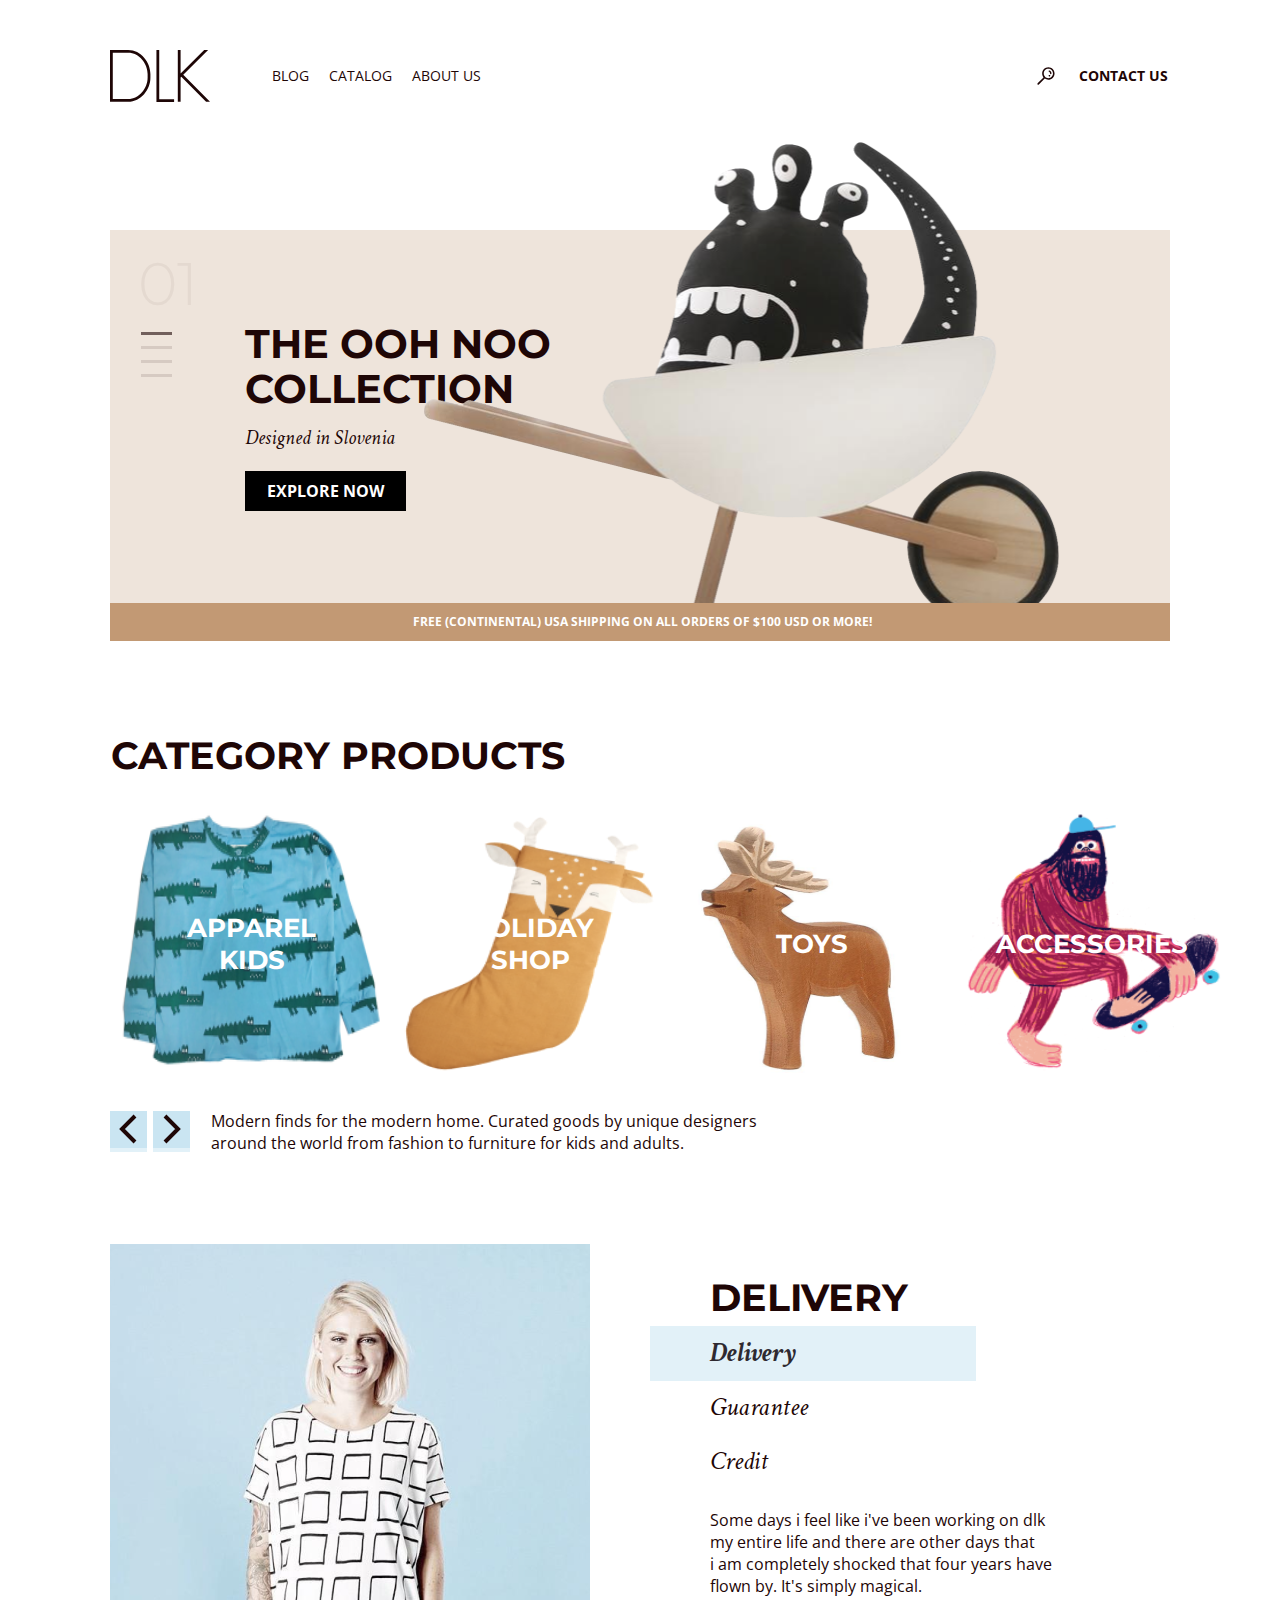
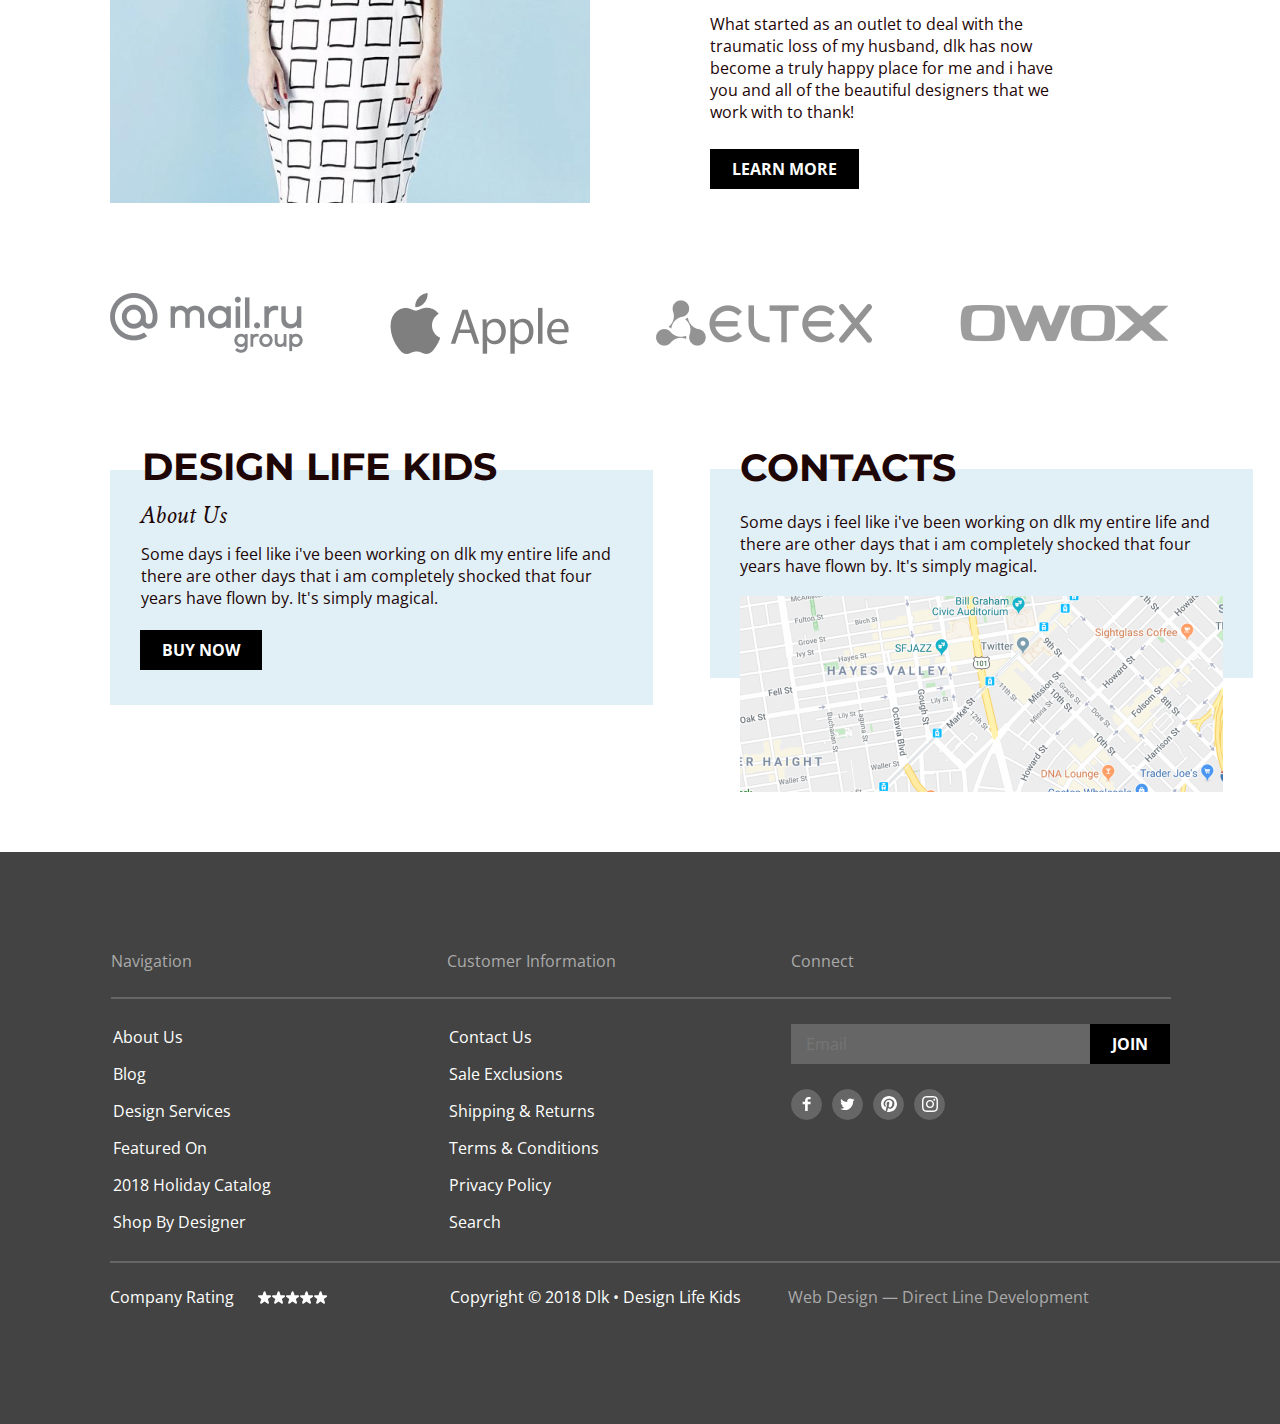
==== commit 1d184767: "Add fix criteria (homework#2)" ====
--- a/index.html
+++ b/index.html
@@ -7,10 +7,8 @@
     <title>Document</title>
     <link href="https://fonts.googleapis.com/css2?family=Crimson+Text:ital,wght@1,400;1,700&family=Montserrat:wght@300;700&family=Open+Sans:wght@400;700&display=swap" rel="stylesheet">
     <link rel="stylesheet" type="text/css" href="css/normalize.css">
-    <link rel="stylesheet" type="text/css" href="css/style.css"> 
-   <link rel="stylesheet" type="text/css" href="css/common.css">
-</head>
-
+    <link rel="stylesheet" type="text/css" href="css/style.min.css">
+    <link rel="stylesheet" type="text/css" href="css/common.min.css"> </head>
 <body>
     <header class="header">
         <div class="container">
@@ -26,7 +24,7 @@
                     </ul>
                     
                     <div class="header__contact">
-                    <a class="header__search" href="#"><img src="./images/svg/search.svg" alt="search-logo"></a> <a class="header__button" href="contact.html">Contact Us</a> </div>
+                    <a class="header__search" href="#"><img src="./images/svg/search.svg" alt="search-logo" width="18" height="18"></a> <a class="header__button" href="contact.html">Contact Us</a> </div>
                     
                 </nav>
                
@@ -65,7 +63,7 @@
                        <div class="intro__item">
                         <h1 class="intro__title">The ooh noo collection</h1>
                         <p class="intro__subtitle">Designed in Slovenia</p>
-                        <button class="intro__button"><a class="intro__button-link" href="#">Explore now</a></button>
+                        <a class="intro__button-link" href="#">Explore now</a>
                         </div>
                    </div>
                    
@@ -128,12 +126,13 @@
                     </ul>
                     <p class="delivery__text"> Some days i feel like i've been working on dlk my entire life and there are other days that i am completely shocked that four years have flown by. It's simply magical. </p>
                     <p class="delivery__subtext"> What started as an outlet to deal with the traumatic loss of my husband, dlk has now become a truly happy place for me and i have you and all of the beautiful designers that we work with to thank! </p>
-                    <button class="delivery__button"><a class="button" href="#">Learn More</a></button>
+                    <a class="delivery__button-link" href="#">Learn More</a>
                 </div>
                 </div>
             </div>
         </section>
         <section class="partners">
+           <h2 class="partners__title">Partners</h2>
             <div class="container">
                 <ul class="partners__list">
                     <li class="partners__sponsors"> <img src="images/partners/partners1.png" alt="partners-logo1" width="193" height="60"> </li>
@@ -151,7 +150,7 @@
                         <h2 class="map__title">Design Life Kids</h2>
                         <p class="map__sub">About Us</p>
                         <p class="map__text">Some days i feel like i've been working on dlk my entire life and there are other days that i am completely shocked that four years have flown by. It's simply magical.</p>
-                        <button class="map__button"><a class="button" href="#">Buy now</a></button>
+                        <a class="map__button-link" href="#">Buy now</a>
                     </div>
                 </div>
                 <div class="map__contacts">
@@ -171,7 +170,6 @@
         <div class="footer__wrapper">
             <div class="footer__navigation">
                 <h4 class="footer__title">Navigation</h4>
-                <div class="footer__border"></div>
                 <ul class="footer__list">
                     <li class="footer__link"><a class="footer__list-link" href="#">About Us</a></li>
                     <li class="footer__link"><a class="footer__list-link" href="#">Blog</a></li>
@@ -183,7 +181,6 @@
             </div>
             <div class="footer__customer">
                 <h4 class="footer__title">Customer Information</h4>
-                <div class="footer__border"></div>
                 <ul class="footer__list">
                     <li class="footer__link"><a class="footer__list-link" href="#">Contact Us</a></li>
                     <li class="footer__link"><a class="footer__list-link" href="#">Sale Exclusions</a></li>
@@ -195,10 +192,9 @@
             </div>
             <div class="footer__connect">
                 <h4 class="footer__title">Connect</h4>
-                <div class="footer__border"></div>
-                <form calss="footer__form" action="https://echo.htmlacademy.ru" method="post">
+                <form class="footer__form" action="https://echo.htmlacademy.ru" method="post">
                     <input class="footer__email" id="email-input" type="email" placeholder="Email">
-                    <button class="footer__button"><a class="button" href="https://echo.htmlacademy.ru">Join</a></button>
+                   <a class="footer__button-link" href="https://echo.htmlacademy.ru">Join</a>
                 </form>
                 <ul class="footer__icon">
                     <li class="footer__ic">
@@ -231,50 +227,39 @@
         <div class="footer__border-bottom"></div>
    <div class="footer__bottom">
     <div class="footer__bottom-rating">
-        <p class="footer__bottom-title"><a class="footer__title-link" href="#">Company Rating</a></p>
-        <ul class="footer__bottom-list">
-            <li class="footer__star">
-                <a class="footer__star-link" href="#" aria-label="star">
-                    <svg width="14" height="13" viewBox="0 0 14 13" fill="none" xmlns="http://www.w3.org/2000/svg" class="star__svg">
-                        <path d="M5.60845 0.927052C5.9078 0.0057416 7.21121 0.00574088 7.51056 0.927052L8.58013 4.21885H12.0413C13.0101 4.21885 13.4128 5.45846 12.6291 6.02786L9.82895 8.06231L10.8985 11.3541C11.1979 12.2754 10.1434 13.0415 9.35968 12.4721L6.55951 10.4377L3.75934 12.4721C2.97563 13.0415 1.92115 12.2754 2.2205 11.3541L3.29007 8.06231L0.4899 6.02787C-0.293814 5.45846 0.108961 4.21885 1.07768 4.21885H4.53888L5.60845 0.927052Z" fill="white" /> </svg>
-                </a>
-            </li>
-            <li class="footer__star">
-                <a class="footer__star-link" href="#" aria-label="star">
-                    <svg width="14" height="13" viewBox="0 0 14 13" fill="none" xmlns="http://www.w3.org/2000/svg" class="star__svg">
-                        <path d="M5.60845 0.927052C5.9078 0.0057416 7.21121 0.00574088 7.51056 0.927052L8.58013 4.21885H12.0413C13.0101 4.21885 13.4128 5.45846 12.6291 6.02786L9.82895 8.06231L10.8985 11.3541C11.1979 12.2754 10.1434 13.0415 9.35968 12.4721L6.55951 10.4377L3.75934 12.4721C2.97563 13.0415 1.92115 12.2754 2.2205 11.3541L3.29007 8.06231L0.4899 6.02787C-0.293814 5.45846 0.108961 4.21885 1.07768 4.21885H4.53888L5.60845 0.927052Z" fill="white" /> </svg>
-                </a>
-            </li>
-            <li class="footer__star">
-                <a class="footer__star-link" href="#" aria-label="star">
-                    <svg width="14" height="13" viewBox="0 0 14 13" fill="none" xmlns="http://www.w3.org/2000/svg" class="star__svg">
-                        <path d="M5.60845 0.927052C5.9078 0.0057416 7.21121 0.00574088 7.51056 0.927052L8.58013 4.21885H12.0413C13.0101 4.21885 13.4128 5.45846 12.6291 6.02786L9.82895 8.06231L10.8985 11.3541C11.1979 12.2754 10.1434 13.0415 9.35968 12.4721L6.55951 10.4377L3.75934 12.4721C2.97563 13.0415 1.92115 12.2754 2.2205 11.3541L3.29007 8.06231L0.4899 6.02787C-0.293814 5.45846 0.108961 4.21885 1.07768 4.21885H4.53888L5.60845 0.927052Z" fill="white" /> </svg>
-                </a>
-            </li>
-            <li class="footer__star">
-                <a class="footer__star-link" href="#" aria-label="star">
-                    <svg width="14" height="13" viewBox="0 0 14 13" fill="none" xmlns="http://www.w3.org/2000/svg" class="star__svg">
-                        <path d="M5.60845 0.927052C5.9078 0.0057416 7.21121 0.00574088 7.51056 0.927052L8.58013 4.21885H12.0413C13.0101 4.21885 13.4128 5.45846 12.6291 6.02786L9.82895 8.06231L10.8985 11.3541C11.1979 12.2754 10.1434 13.0415 9.35968 12.4721L6.55951 10.4377L3.75934 12.4721C2.97563 13.0415 1.92115 12.2754 2.2205 11.3541L3.29007 8.06231L0.4899 6.02787C-0.293814 5.45846 0.108961 4.21885 1.07768 4.21885H4.53888L5.60845 0.927052Z" fill="white" /> </svg>
-                </a>
-            </li>
-            <li class="footer__star">
-                <a class="footer__star-link" href="#" aria-label="star">
-                    <svg width="14" height="13" viewBox="0 0 14 13" fill="none" xmlns="http://www.w3.org/2000/svg" class="star__svg">
-                        <path d="M5.60845 0.927052C5.9078 0.0057416 7.21121 0.00574088 7.51056 0.927052L8.58013 4.21885H12.0413C13.0101 4.21885 13.4128 5.45846 12.6291 6.02786L9.82895 8.06231L10.8985 11.3541C11.1979 12.2754 10.1434 13.0415 9.35968 12.4721L6.55951 10.4377L3.75934 12.4721C2.97563 13.0415 1.92115 12.2754 2.2205 11.3541L3.29007 8.06231L0.4899 6.02787C-0.293814 5.45846 0.108961 4.21885 1.07768 4.21885H4.53888L5.60845 0.927052Z" fill="white" /> </svg>
-                </a>
-            </li>
-        </ul>
-    </div>
+       
+        <fieldset class="footer__rating">
+         
+         <legend class="footer__caption">Company Rating</legend>
+         
+         <div class="footer__grup">
+             
+            <input class="footer__star" type="radio" name="star" value="1" aria-label="Ужасно">
+            <input class="footer__star" type="radio" name="star" value="2" aria-label="Сносно">
+            <input class="footer__star" type="radio" name="star" value="3" aria-label="Нормально">
+            <input class="footer__star" type="radio" name="star" value="4" aria-label="Хорошо">
+            <input class="footer__star" type="radio" name="star" value="5" aria-label="Отлично">
+            <div class="footer__focus"></div>
+         </div>
+        
+        </fieldset>
+        
+      </div>  
+        
+        
+        
+    
     <p class="footer__bottom-subtitle">Copyright © 2018 Dlk • Design Life Kids</p>
-    <p class="footer__title-web">Web Design — Direct Line Development</p>
+   <a class="footer__title-link" href="#"><p class="footer__title-web">Web Design — Direct Line Development</p></a>
 </div>
 </div>
 </footer>
     <div class="contact__popup-overlay">
 <section class="popup">
+  <h2 class=popup__title>Popup</h2>
    <button type="button" class="button__close" ></button>
    
-    <form class="popup__form" action="" method="post">
+    <form class="popup__form" action="#" method="post">
         <div class="popup__wrapper">
             <div class="popup__name">
                 <label for="name-input">Name</label>
@@ -284,8 +269,8 @@
                     <label for="phone-input">Phone</label>
                     <input class="popup__phone-email" id="phone-input" type="text"> </div>
                 <div class="popup__email">
-                    <label for="email-input">E-mail</label>
-                    <input class="popup__phone-email" id="email-input" type="email"> </div>
+                    <label for="popup-email">Email</label>
+                    <input class="popup__phone-email" id="popup-email" type="email"> </div>
             </div>
             <div class="popup__massage">
                 <label for="textarea">Massage</label>
@@ -293,7 +278,6 @@
             </div>
             <div class="popup__consent">
                 <input class="popup__input" id="check-consent" type="checkbox">
-                <span class="popup__checkbox"></span>
                 <label class="popup__text" for="check-consent">By clicking on the button, you consent to the processing of your personal data </label>
             </div>
             <button class="popup__button" type="button">Submit</button>
@@ -302,7 +286,7 @@
     
 </section>
 </div>
-<script src="JS/index.js"></script>
+<script src="JS/index.min.js"></script>
 </body>
 
 </html>
--- a/css/style.min.css
+++ b/css/style.min.css
@@ -0,0 +1 @@
+.intro{margin-bottom:90px;margin-top:-6px;padding-top:69px}.intro__wrapper{display:-webkit-box;display:-ms-flexbox;display:flex;background-color:#EEE4DB;padding-bottom:17px}.intro__wrap{position:relative;margin-top:17px}.intro__number{font-family:'Montserrat',sans-serif;font-style:normal;font-weight:300;font-size:60px;line-height:73px;margin-left:28px;color:#E4D9D0}.intro__blog{display:-webkit-box;display:-ms-flexbox;display:flex;margin-top:-7px}.intro__list{margin-bottom:0;margin-top:19px;padding-left:31px;list-style:none}.intro__btn-one{display:block;margin-bottom:11px;width:31px;height:3px;background-color:#715F5B;border:0}.intro__btn{display:-webkit-box;display:-ms-flexbox;display:flex;-webkit-box-orient:vertical;-webkit-box-direction:normal;-ms-flex-direction:column;flex-direction:column;margin-bottom:11px;width:31px;height:3px;background-color:#D6CAC2;border:0}.intro__btn:hover{background-color:#725F5B}.intro__item{margin-left:73px;margin-bottom:75px;margin-top:-12px}.intro__title{font-family:'Montserrat',sans-serif;font-style:normal;font-weight:700;font-size:40px;line-height:45px;width:307px;margin-top:20px;margin-bottom:0;text-transform:uppercase}.intro__logo-inner{margin-top:0}.intro__logo{position:absolute;top:142px;right:221px}.intro__subtitle{font-family:'Crimson Text',serif;font-style:italic;font-weight:400;font-size:20px;line-height:25px;margin-top:15px}.intro__button:hover{background-color:#C29974}.intro__button:active{background-color:#CFAF91}.intro__button-link{display:-webkit-inline-box;font-weight:700;font-size:16px;line-height:22px;text-decoration:none;color:#fff;padding:9px 22px;text-transform:uppercase;background-color:#000;border:0;outline:0}.intro__button-link:hover{background-color:#C29974}.intro__button-link:active{background-color:#CFAF91}.intro__content-block{background-color:#C29974}.itro__content{font-style:normal;font-weight:700;font-size:12px;line-height:16px;text-align:center;text-transform:uppercase;color:#fff;margin:0;margin-right:-4px;padding:11px 0}.services{margin-bottom:90px}.services__title{font-family:'Montserrat',sans-serif;font-weight:700;font-size:38px;line-height:46px;padding-left:1px;padding-top:2px;text-transform:uppercase}.services__list{display:-webkit-box;display:-ms-flexbox;display:flex;-webkit-box-pack:justify;-ms-flex-pack:justify;justify-content:space-between;margin-top:-3px;padding-left:0;margin-bottom:0}.services__block{position:relative;list-style:none}.services__link{display:block;text-align:center;height:100%;color:#fff;text-decoration:none}.services__sub-one{font-family:'Montserrat',sans-serif;font-weight:700;font-size:26px;line-height:32px;position:absolute;width:129px;top:78px;left:77px;text-align:center;color:#fff;text-transform:uppercase}.services__sub-one:hover{-webkit-text-decoration-line:underline;text-decoration-line:underline}.services__sub-two{font-family:'Montserrat',sans-serif;font-weight:700;font-size:26px;line-height:32px;position:absolute;width:155px;top:78px;left:63px;text-align:center;color:#fff;text-transform:uppercase}.services__sub-two:hover{-webkit-text-decoration-line:underline;text-decoration-line:underline}.services__sub-three{font-family:'Montserrat',sans-serif;font-weight:700;font-size:26px;line-height:32px;position:absolute;top:94px;left:106px;text-align:center;color:#fff;text-transform:uppercase}.services__sub-three:hover{-webkit-text-decoration-line:underline;text-decoration-line:underline}.services__sub-four{font-family:'Montserrat',sans-serif;font-weight:700;font-size:26px;line-height:32px;position:absolute;top:94px;left:46px;text-align:center;color:#fff;text-transform:uppercase}.services__sub-four:hover{-webkit-text-decoration-line:underline;text-decoration-line:underline}.services__select{display:-webkit-box;display:-ms-flexbox;display:flex;-webkit-box-align:center;-ms-flex-align:center;align-items:center;margin-top:27px}.services__btn{margin-right:6px;border:0;padding:0;background:rgba(112,187,220,0.2);-webkit-box-sizing:border-box;box-sizing:border-box}.services__text{font-weight:400;font-size:16px;line-height:22px;margin:0;padding-left:15px;width:580px}.delivery{margin-bottom:90px}.delivery__wrapper{display:-webkit-box;display:-ms-flexbox;display:flex}.delivery__logo{margin-right:120px}.delivery__content{width:540px;padding-right:100px}.delivery__title{font-family:'Montserrat',sans-serif;font-weight:700;font-size:38px;line-height:46px;margin-bottom:0;text-transform:uppercase}.delivery__list{margin-bottom:32px;padding-left:0}.delivery__category-one{position:relative;font-family:'Crimson Text',serif;font-style:italic;font-weight:700;font-size:26px;line-height:32px;list-style:none;margin-bottom:22px}.delivery__category{position:relative;font-family:'Crimson Text',serif;font-style:italic;font-weight:400;font-size:26px;line-height:32px;list-style:none;margin-bottom:22px}.delivery__border{position:absolute;top:-11px;left:-60px;height:55px;width:326px;background:rgba(112,187,220,0.2);-webkit-box-sizing:border-box;box-sizing:border-box}.delivery__subtext{margin-bottom:26px}.delivery__button-link{display:-webkit-inline-box;font-weight:700;font-size:16px;line-height:22px;text-decoration:none;color:#fff;padding:9px 22px;text-transform:uppercase;background-color:#000;border:0}.delivery__button-link:hover{background-color:#C29974}.delivery__button-link:active{background-color:#CFAF91}.partners{margin-bottom:116px}.partners__title{display:none}.partners__list{display:-webkit-box;display:-ms-flexbox;display:flex;-webkit-box-align:center;-ms-flex-align:center;align-items:center;-webkit-box-pack:justify;-ms-flex-pack:justify;justify-content:space-between;list-style:none;margin-top:-5px;padding:0}.map{margin-bottom:147px}.map__wrapper{display:inline-block;vertical-align:top;display:-webkit-box;display:-ms-flexbox;display:flex;position:relative}.map__design{margin-right:82px;margin-top:-5px}.map__design-wrap{width:543px;margin-right:5px;background-color:#E1F0F7;-webkit-box-sizing:border-box;box-sizing:border-box;padding:30px 30px 35px}.map__title{font-family:'Montserrat',sans-serif;font-weight:700;font-size:38px;line-height:46px;margin-top:-56px;margin-left:2px;margin-bottom:9px;text-transform:uppercase}.map__text{padding-right:9px;margin-left:1px;margin-top:12px}.map__sub{font-family:'Crimson Text',serif;font-style:italic;font-weight:400;font-size:26px;line-height:32px;margin:0}.map__button-link{display:-webkit-inline-box;font-weight:700;font-size:16px;line-height:22px;text-decoration:none;color:#fff;padding:9px 22px;margin-top:5px;text-transform:uppercase;background-color:#000;border:0}.map__button-link:hover{background-color:#C29974}.map__button-link:active{background-color:#CFAF91}.map__contacts{margin:0;padding:0}.map__contacts-wrap{width:543px;margin-right:35px;margin-left:-30px;margin-top:-6px;background-color:#E1F0F7;-webkit-box-sizing:border-box;box-sizing:border-box;padding:41px 30px 101px}.map__title-cont{font-family:'Montserrat',sans-serif;font-weight:700;font-size:38px;line-height:46px;margin-top:-65px;padding:0;margin-bottom:20px;text-transform:uppercase}.map__text-cont{padding-right:7px;margin:0}.map__img{position:absolute;top:121px;left:630px}.contact__popup-overlay{position:fixed;display:none;top:0;left:0;width:100%;height:100%;background:rgba(125,151,218,0.8)}.contact__popup-overlay.open{display:block}.contact__popup-overlay.open .popup{display:block}.popup{position:fixed;display:none;top:113px;left:50%;width:680px;margin-left:-340px}.popup__title{display:none}.popup .button__close{position:absolute;top:0;right:-24px;width:15px;height:15px;background-image:url(../images/svg/close-btn.svg);background-repeat:no-repeat;background-color:#97ace1;background-position:center;border:0}.popup .button__close:hover{opacity:.5}.popup .button__close:active{opacity:.3}.popup__form{width:680px;padding:42px 40px;background-color:#E5EAF8;-webkit-box-sizing:border-box;box-sizing:border-box}.popup__name{display:-webkit-box;display:-ms-flexbox;display:flex;-webkit-box-orient:vertical;-webkit-box-direction:normal;-ms-flex-direction:column;flex-direction:column;margin-bottom:20px}.popup__form-name{width:100%;height:50px;padding-left:20px;padding-top:14px;padding-bottom:11px;border:2px solid rgba(0,0,0,0.2);-webkit-box-sizing:border-box;box-sizing:border-box;outline:0}.popup__form-name:hover{border:2px solid rgba(0,0,0,0.3);-webkit-box-sizing:border-box;box-sizing:border-box}.popup__form-name:active{border:2px solid rgba(0,0,0,0.2);-webkit-box-sizing:border-box;box-sizing:border-box}.popup__form-wrap{display:-webkit-box;display:-ms-flexbox;display:flex;-webkit-box-pack:justify;-ms-flex-pack:justify;justify-content:space-between;margin-bottom:43px}.popup__phone{display:-webkit-box;display:-ms-flexbox;display:flex;-webkit-box-orient:vertical;-webkit-box-direction:normal;-ms-flex-direction:column;flex-direction:column}.popup__email{display:-webkit-box;display:-ms-flexbox;display:flex;-webkit-box-orient:vertical;-webkit-box-direction:normal;-ms-flex-direction:column;flex-direction:column}.popup__phone-email{width:290px;height:50px;padding-left:20px;padding-top:14px;padding-bottom:11px;border:2px solid rgba(0,0,0,0.2);-webkit-box-sizing:border-box;box-sizing:border-box;outline:0}.popup__phone-email:hover{border:2px solid rgba(0,0,0,0.3);-webkit-box-sizing:border-box;box-sizing:border-box}.popup__phone-email:active{border:2px solid rgba(0,0,0,0.2);-webkit-box-sizing:border-box;box-sizing:border-box}.popup__massage{display:-webkit-box;display:-ms-flexbox;display:flex;-webkit-box-orient:vertical;-webkit-box-direction:normal;-ms-flex-direction:column;flex-direction:column}.popup__textarea{width:100%;height:150px;padding-left:20px;padding-top:14px;padding-bottom:11px;border:2px solid rgba(0,0,0,0.2);-webkit-box-sizing:border-box;box-sizing:border-box;margin-bottom:22px;outline:0}.popup__textarea:hover{border:2px solid rgba(0,0,0,0.3);-webkit-box-sizing:border-box;box-sizing:border-box}.popup__textarea:active{border:2px solid rgba(0,0,0,0.2);-webkit-box-sizing:border-box;box-sizing:border-box}.popup__button{font-size:16px;font-weight:700;line-height:22px;width:106px;height:40px;margin-top:22px;text-transform:uppercase;background-color:#C1C1C1;opacity:1;border:0}.popup__input{display:none}.popup__text{font-size:14px;line-height:16px;padding-left:30px;position:relative}.popup__text::before{content:"";position:absolute;top:0;left:0;width:19px;height:19px;border:2px solid #C29974;-webkit-box-sizing:border-box;box-sizing:border-box;border-radius:3px;background-color:#e5eaf8}.popup__text::after{content:"";position:absolute;top:0;left:0;width:17px;height:17px;background-image:url(../images/svg/contact-on.svg);background-color:#fff;opacity:0}.popup__input:checked + .popup__text::after{opacity:1}--- a/css/common.min.css
+++ b/css/common.min.css
@@ -0,0 +1 @@
+body{margin:0;font-family:'Open Sans',sans-serif;font-size:16px;line-height:22px;color:#1E0606}.container{max-width:1400px;padding-left:110px;padding-right:110px;margin:0 auto;-webkit-box-sizing:border-box;box-sizing:border-box}.link-nav{font-size:14px;line-height:19px;font-weight:400;margin-left:20px;color:#1E0606;text-transform:uppercase;text-decoration:none}.link-nav:hover{opacity:.5}.link-nav:active{opacity:.2}.link{font-family:'Crimson Text',serif;font-style:italic;font-weight:400;font-size:20px;line-height:25px;text-decoration:none;color:#1E0606}.button{font-weight:700;font-size:16px;line-height:22px;text-decoration:none;color:#fff;text-transform:uppercase}.header{margin-top:50px;margin-bottom:60px}.header__wrapper{display:-webkit-box;display:-ms-flexbox;display:flex}.header__logo:hover{opacity:.5}.header__logo:active{opacity:.2}.header__nav{display:-webkit-box;display:-ms-flexbox;display:flex;-webkit-box-pack:justify;-ms-flex-pack:justify;justify-content:space-between;-webkit-box-align:center;-ms-flex-align:center;align-items:center;width:100%}.header__nav-list{display:-webkit-box;display:-ms-flexbox;display:flex;list-style:none;margin-top:8px;margin-left:2px}.header__contact{display:-webkit-box;display:-ms-flexbox;display:flex;margin-right:2px;margin-top:-2px}.header__search{margin-right:24px;margin-left:-1px;margin-top:1px}.header__search:hover{opacity:.5}.header__search:active{opacity:.2}.header__button{font-weight:700;font-size:14px;line-height:19px;color:#1E0606;text-transform:uppercase;text-decoration:none}.header__button:hover{opacity:.5}.header__button:active{opacity:.2}.footer{width:100%;background-color:#434343;padding:100px 0}.footer__wrapper{display:-webkit-box;display:-ms-flexbox;display:flex;-webkit-box-pack:justify;-ms-flex-pack:justify;justify-content:space-between;margin-top:-2px;margin-left:1px}.footer__title{font-weight:400;font-size:16px;line-height:22px;margin-top:0;margin-bottom:51px;position:relative;color:#AAA}.footer__title::before{content:"";position:absolute;top:47px;left:0;width:380px;height:2px;background-color:#666}.footer__list{padding-left:0;padding-top:3px;margin-left:2px;margin-bottom:28px}.footer__link{margin-bottom:15px;color:#FFF;list-style:none}.footer__email{width:299px;height:40px;padding-left:15px;margin-top:1px;border:0;background-color:#666;-webkit-box-sizing:border-box;box-sizing:border-box}.footer__email:hover{border:1px solid #FFFDFD}.footer__button-link{font-weight:700;font-size:16px;line-height:22px;padding:9px 22px;text-decoration:none;color:#fff;text-align:center;background-color:#000;margin-left:-4px;text-transform:uppercase;border:0;-webkit-box-sizing:border-box;box-sizing:border-box}.footer__button-link:hover{background-color:#C29974}.footer__button-link:active{background-color:#CFAF91}.footer__icon{display:-webkit-box;display:-ms-flexbox;display:flex;-webkit-box-align:center;-ms-flex-align:center;align-items:center;padding-left:0;padding-top:25px;margin:0;list-style:none}.footer__ic{margin-right:10px}.footer__link-icon{display:-webkit-box;display:-ms-flexbox;display:flex;width:29px;height:29px;border:1px solid #666;border-radius:50%;background-color:#666;margin:0}.footer__link-icon:hover{opacity:.5}.footer__link-icon:active{opacity:.2}.footer__svg{display:block;margin:auto}.footer__svg:hover{opacity:.5}.footer__svg:active{opacity:.2}.footer__border-bottom{margin-bottom:26px;width:1180px;-webkit-box-sizing:border-box;box-sizing:border-box;border:1px solid #666}.footer__bottom{display:-webkit-box;display:-ms-flexbox;display:flex;-webkit-box-pack:justify;-ms-flex-pack:justify;justify-content:space-between;-webkit-box-align:end;-ms-flex-align:end;align-items:flex-end;margin-top:-3px}.footer__bottom-rating{display:-webkit-box;display:-ms-flexbox;display:flex;-webkit-box-align:center;-ms-flex-align:center;align-items:center}.footer__rating{display:contents;margin:0;padding:0;border:none}.footer__caption{padding:0;margin-right:24px;margin-top:-41px;color:#fff}.footer__grup{position:relative;top:-20px;left:0;width:70px;height:13px;background-image:url(../images/svg/Star-off.svg);background-repeat:repeat-x;background-size:14px auto}.footer__star{position:absolute;top:0;left:0;width:14px;height:13px;background-size:14px auto;background-repeat:repeat-x;font-size:inherit;margin:0;-webkit-appearance:none;-moz-appearance:none;appearance:none;cursor:pointer}.footer__star:focus{outline:none}.footer__star:focus ~ .footer__focus{position:absolute;top:0;left:0;right:0;bottom:0;z-index:-1;outline:solid .2em #4a90e2;outline-offset:.2em}.footer__star:checked,.footer__star:hover{background-image:url(../images/svg/Star-on.svg)}.footer__star:hover ~ .footer__star{background-image:url(../images/svg/Star-off.svg)}.footer__star:nth-of-type(1){z-index:5;width:14px}.footer__star:nth-of-type(2){z-index:4;width:28px}.footer__star:nth-of-type(3){z-index:3;width:42px}.footer__star:nth-of-type(4){z-index:2;width:56px}.footer__star:nth-of-type(5){z-index:1;width:70px}.footer__title-link{color:#fff;text-decoration:none}.footer__title-link:hover{color:#C29974}.footer__bottom-list{display:-webkit-box;display:-ms-flexbox;display:flex;-webkit-box-align:center;-ms-flex-align:center;align-items:center;margin-top:0;margin-bottom:14px;padding-left:23px;list-style:none}.footer__list-link{color:#fff;text-decoration:none}.footer__list-link:hover{opacity:.5}.footer__list-link:active{opacity:.2}.footer__star-link{width:17px;height:17px;border:0;margin-left:5.8px;background-repeat:no-repeat;background-size:17px auto}.footer__bottom-subtitle{margin-left:74px;margin-top:0;color:#fff}.footer__title-web{font-weight:400;font-size:16px;line-height:22px;margin-top:0;padding-right:81px;color:#AAA}.footer__title-web:hover{-webkit-text-decoration-line:underline;text-decoration-line:underline;color:#fff}